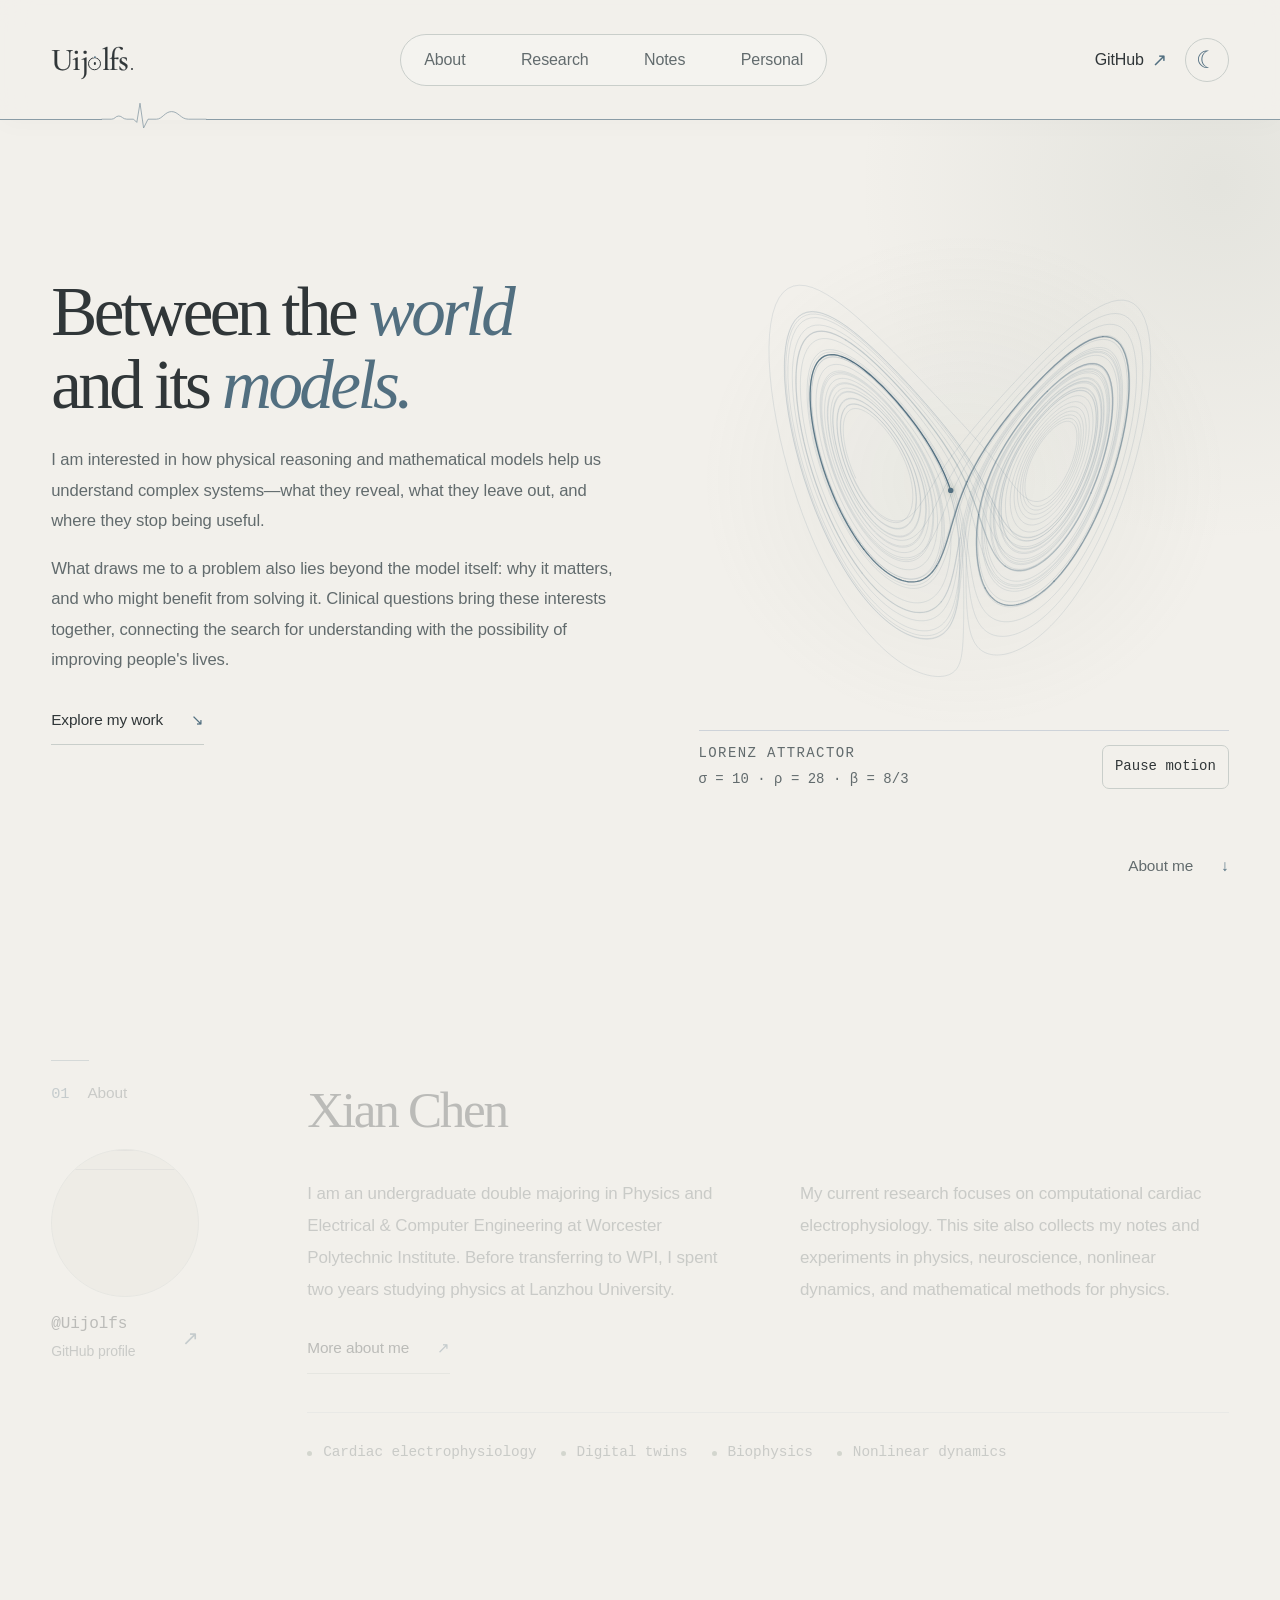
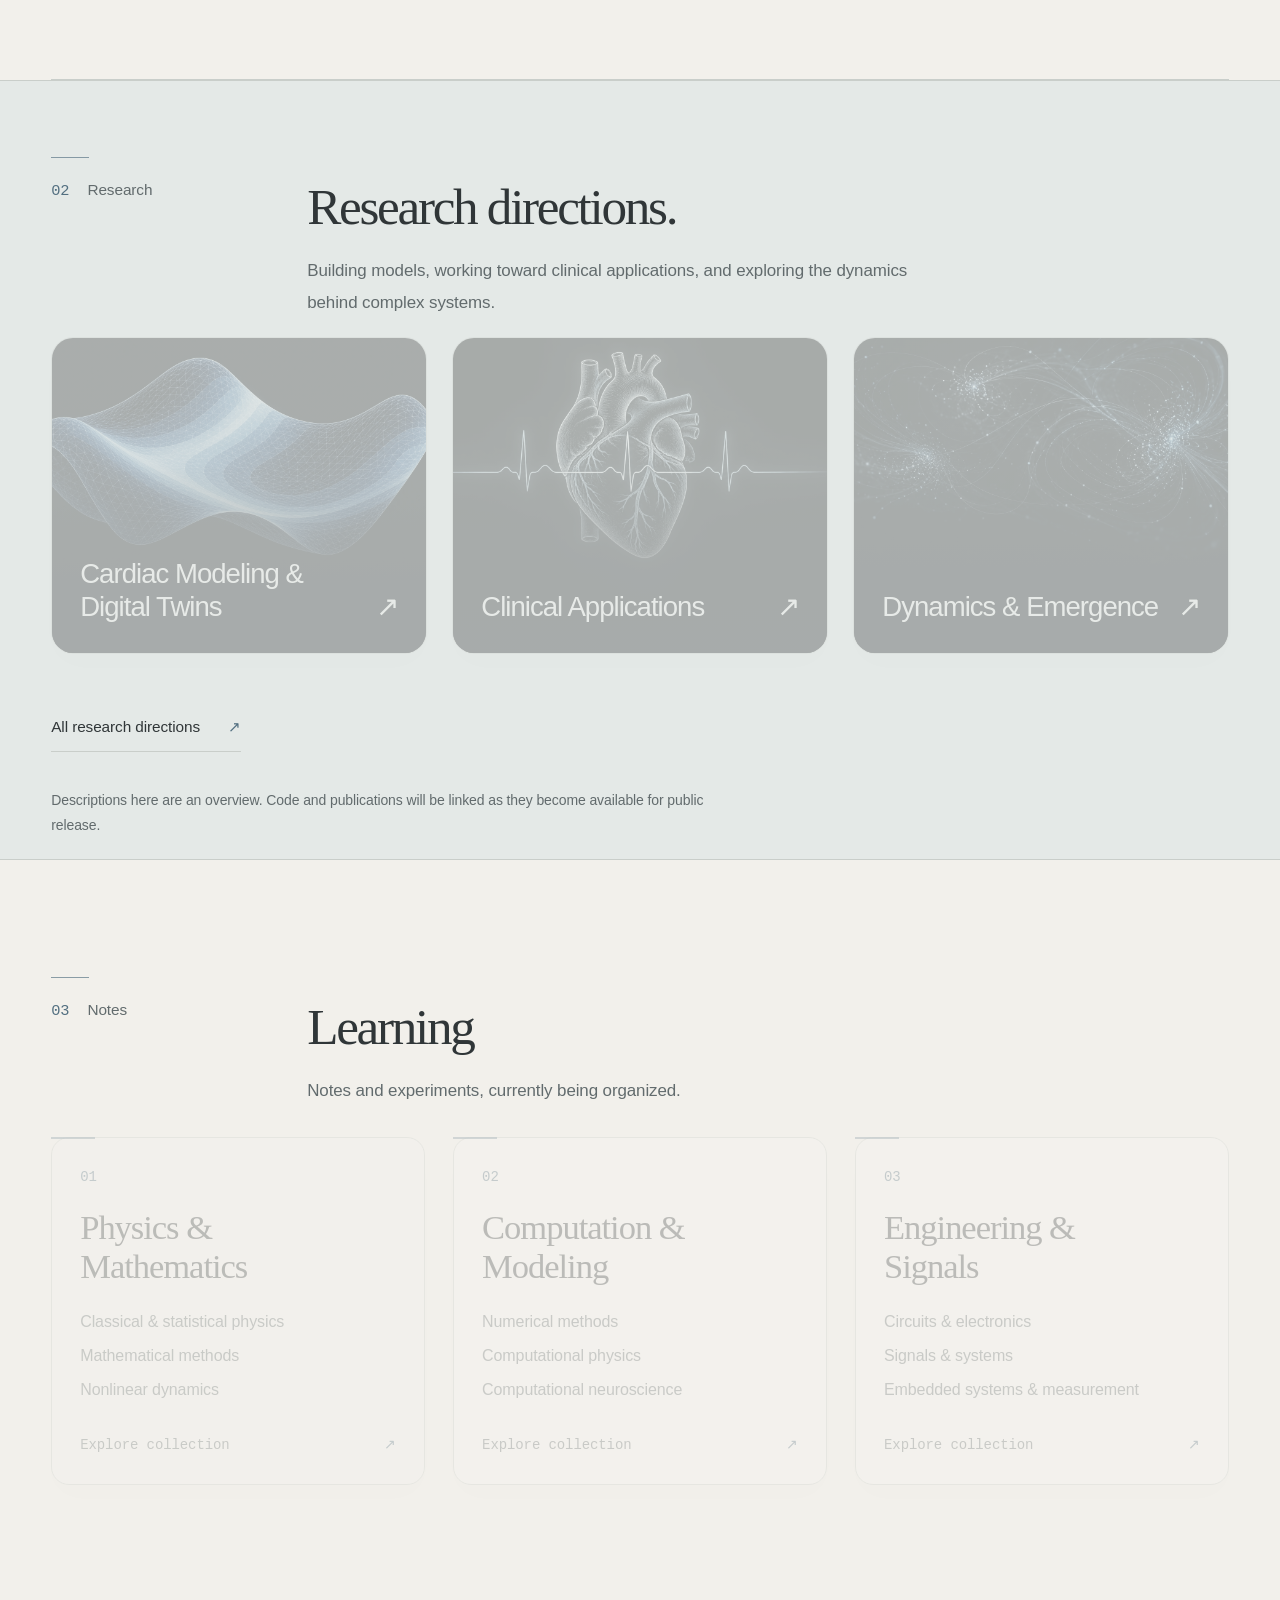
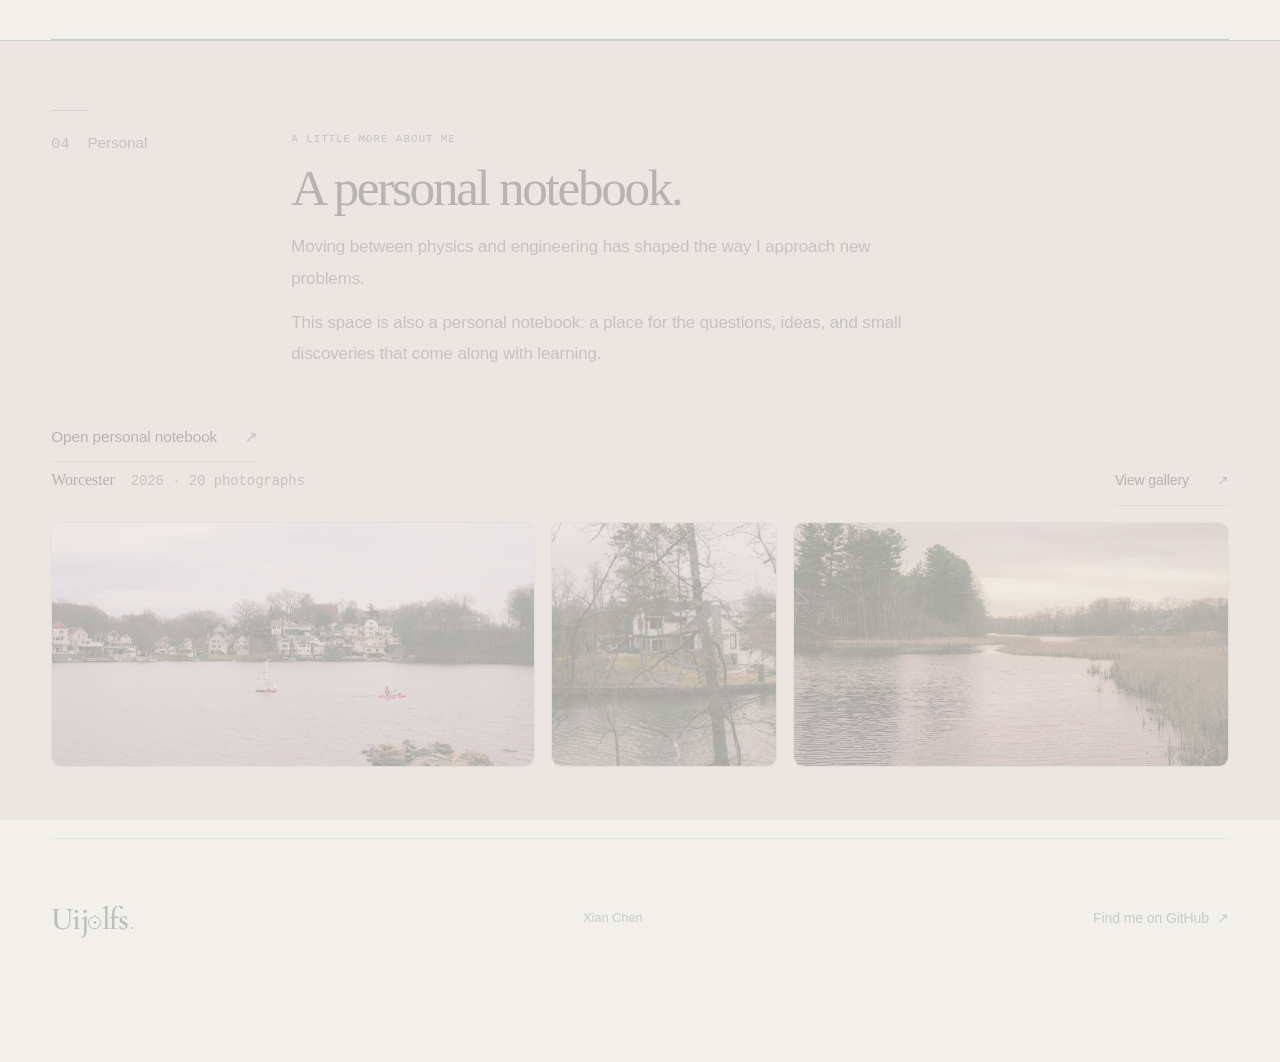
==== index.html @ 41d4a979 "Unify brand-first page titles and wordmark stylesheet version" ====
<!doctype html>
<html lang="en">
<head>
  <meta charset="utf-8">
  <meta name="viewport" content="width=device-width, initial-scale=1">
  <meta name="theme-color" content="#F2F0EB">
  <script src="theme.js?v=1"></script>
  <meta name="description" content="Uijolfs — Xian Chen’s personal website. Physical reasoning, mathematical models, and questions that matter in people’s lives.">
  <title>Uijolfs. · More Than Models</title>
  <link rel="canonical" href="https://uijolfs.github.io/">
  <meta property="og:type" content="website">
  <meta property="og:site_name" content="Uijolfs.">
  <meta property="og:title" content="Uijolfs. · More Than Models">
  <meta property="og:description" content="Between the world and its models. Physics, engineering, and cardiac research.">
  <meta property="og:url" content="https://uijolfs.github.io/">
  <meta property="og:image" content="https://uijolfs.github.io/assets/social/home-v1.png">
  <meta property="og:image:type" content="image/png">
  <meta property="og:image:width" content="1200">
  <meta property="og:image:height" content="630">
  <meta property="og:image:alt" content="Xian Chen — Between the world and its models, with a blue Lorenz attractor and ECG mark.">
  <meta name="twitter:card" content="summary_large_image">
  <meta name="twitter:title" content="Uijolfs. · More Than Models">
  <meta name="twitter:description" content="Between the world and its models. Physics, engineering, and cardiac research.">
  <meta name="twitter:image" content="https://uijolfs.github.io/assets/social/home-v1.png">
  <meta name="twitter:image:alt" content="Xian Chen — Between the world and its models, with a blue Lorenz attractor and ECG mark.">
  <link rel="icon" href="/assets/icons/ecg-v3.ico" type="image/x-icon">
  <link rel="icon" href="/assets/icons/ecg-tab-v3.png" type="image/png" sizes="32x32">
  <link rel="apple-touch-icon" href="/assets/icons/ecg-touch-v3.png" sizes="180x180">
  <link rel="mask-icon" href="/assets/icons/ecg-pinned-v3.svg" color="#397bd1">
  <link rel="stylesheet" href="styles.css?v=avatar-circle-6">
  <link rel="stylesheet" href="gallery.css?v=visual-refinement-3">
  <script src="script.js?v=themes-1" defer></script>
<link rel="stylesheet" href="morandi.css?v=1">
<script src="navigation.js?v=1" defer></script>
<link rel="stylesheet" href="night.css?v=1">
<link rel="stylesheet" href="https://fonts.googleapis.com/css2?family=Cormorant+Garamond:wght@500&amp;display=swap">
<link rel="stylesheet" href="wordmark.css?v=2">
</head>
<body>
  <a class="skip-link" href="#main">Skip to content</a>
  <header class="site-header">
    <a class="wordmark" href="index.html" aria-label="Uijolfs, home"><span class="wordmark-glyph" aria-hidden="true">Uij<span class="wordmark-orbit"></span>lfs<span class="wordmark-period"></span></span><span class="wordmark-readable">Uijolfs.</span></a>
    <nav aria-label="Main navigation">
      <a href="about.html">About</a><a href="research.html">Research</a><a href="notes.html">Notes</a><a href="personal.html">Personal</a>
    </nav>
    <a class="github-link" href="https://github.com/Uijolfs" target="_blank" rel="noopener noreferrer">GitHub <span aria-hidden="true">↗</span></a>
      <div class="ecg-divider header-ecg" aria-hidden="true">
        <span class="ecg-lead"></span>
        <svg viewBox="0 0 260 80" fill="none" xmlns="http://www.w3.org/2000/svg">
          <path d="M0 48 H24 C32 48 34 40 42 40 S52 48 62 48 H79 L87 56 L95 8 L104 70 L115 48 H136 C151 48 157 29 174 29 S197 48 216 48 H260" />
        </svg>
        <span class="ecg-tail"></span>
      </div>
  </header>

  <main id="main">
    <section class="hero" id="home" aria-labelledby="hero-title">
      <div class="hero-content page-width">
        <div class="hero-heading">
          <h1 id="hero-title">Between the <em>world</em><br>and its <em>models.</em></h1>
        <div class="hero-intro">
          <p class="hero-description">I am interested in how physical reasoning and mathematical models help us understand complex systems—what they reveal, what they leave out, and where they stop being useful.</p>
          <p class="hero-description">What draws me to a problem also lies beyond the model itself: why it matters, and who might benefit from solving it. Clinical questions bring these interests together, connecting the search for understanding with the possibility of improving people's lives.</p>
          <a class="text-link" href="#research">Explore my work <span aria-hidden="true">↘</span></a>
        </div>
        </div>
        <figure class="chaos-figure" aria-labelledby="chaos-caption">
          <div class="chaos-stage"><canvas id="lorenz" role="img" aria-label="A numerical trajectory of the Lorenz system, tracing the two wings of a chaotic attractor."></canvas></div>
          <figcaption id="chaos-caption"><span class="chaos-name">LORENZ ATTRACTOR<span class="chaos-parameters">σ = 10 · ρ = 28 · β = 8/3</span></span><button id="chaos-toggle" class="motion-button" type="button" aria-pressed="false" aria-label="Pause Lorenz animation">Pause motion</button></figcaption>
        </figure>
      </div>
      <div class="hero-bottom page-width"><a class="scroll-link" href="#about">About me <span aria-hidden="true">↓</span></a></div>
    </section>

    <section class="about-section page-width section-grid" id="about" aria-labelledby="about-title">
      <div class="about-sidebar">
        <div class="section-marker"><span class="section-number">01</span><h2>About</h2></div>
        <a class="about-github" href="https://github.com/Uijolfs" target="_blank" rel="noopener noreferrer" aria-label="Visit Uijolfs on GitHub (opens in a new tab)">
          <img class="about-avatar" src="https://github.com/Uijolfs.png?size=256" alt="" width="128" height="128" loading="lazy" decoding="async">
          <span class="about-github-copy"><span class="about-github-handle">@Uijolfs</span><span class="about-github-label">GitHub profile</span></span>
          <span class="about-github-arrow" aria-hidden="true">↗</span>
        </a>
      </div>
      <div class="section-body">
        <h3 class="section-headline" id="about-title">Xian Chen</h3>
        <div class="about-copy">
          <p>I am an undergraduate double majoring in Physics and Electrical &amp; Computer Engineering at Worcester Polytechnic Institute. Before transferring to WPI, I spent two years studying physics at Lanzhou University.</p>
          <p>My current research focuses on computational cardiac electrophysiology. This site also collects my notes and experiments in physics, neuroscience, nonlinear dynamics, and mathematical methods for physics.</p>
        </div>
<a class="text-link" href="about.html">More about me <span aria-hidden="true">↗</span></a>
        <div class="interest-strip"><span>Cardiac electrophysiology</span><span>Digital twins</span><span>Biophysics</span><span>Nonlinear dynamics</span></div>
      </div>
    </section>

    <section class="research-section" id="research" aria-labelledby="research-title">
      <div class="page-width research-layout">
        <div class="section-marker"><span class="section-number">02</span><h2 id="research-title">Research</h2></div>
        <div class="section-intro"><h3 class="section-headline">Research directions.</h3><p>Building models, working toward clinical applications, and exploring the dynamics behind complex systems.</p></div>
        <div class="research-grid">
          <a class="research-card" href="research.html#modeling"><div class="research-front"><img class="research-art" src="assets/research-modeling-field.webp" alt="" width="1536" height="1024" loading="lazy"><h4 class="research-open"><span>Cardiac Modeling &amp; Digital Twins</span><span aria-hidden="true">↗</span></h4></div></a>
          <a class="research-card" href="research.html#clinical"><div class="research-front"><img class="research-art" src="assets/research-clinical.webp" alt="" width="1536" height="1024" loading="lazy"><h4 class="research-open"><span>Clinical Applications</span><span aria-hidden="true">↗</span></h4></div></a>
          <a class="research-card" href="research.html#dynamics"><div class="research-front"><img class="research-art" src="assets/research-dynamics-hd.webp" alt="" width="1536" height="1024" loading="lazy"><h4 class="research-open"><span>Dynamics &amp; Emergence</span><span aria-hidden="true">↗</span></h4></div></a>
        </div>
        <a class="text-link" href="research.html">All research directions <span aria-hidden="true">↗</span></a><p class="release-note research-public-note">Descriptions here are an overview. Code and publications will be linked as they become available for public release.</p>
      </div>
    </section>

    <section class="learning-section page-width" id="notes" aria-labelledby="notes-title">
      <div class="learning-header">
        <div class="section-marker"><span class="section-number">03</span><h2 id="notes-title">Notes</h2></div>
        <div class="section-intro"><h3 class="section-headline">Learning</h3><p>Notes and experiments, currently being organized.</p></div>
      </div>
      <div class="learning-grid">
        <a class="learning-column" href="notes.html#physics">
          <span class="learning-number" aria-hidden="true">01</span>
          <h4>Physics &amp;<br>Mathematics</h4>
          <ul><li>Classical &amp; statistical physics</li><li>Mathematical methods</li><li>Nonlinear dynamics</li></ul>
          <span class="learning-repository">Explore collection <span aria-hidden="true">↗</span></span>
        </a>
        <a class="learning-column" href="notes.html#computation">
          <span class="learning-number" aria-hidden="true">02</span>
          <h4>Computation &amp;<br>Modeling</h4>
          <ul><li>Numerical methods</li><li>Computational physics</li><li>Computational neuroscience</li></ul>
          <span class="learning-repository">Explore collection <span aria-hidden="true">↗</span></span>
        </a>
        <a class="learning-column" href="notes.html#engineering">
          <span class="learning-number" aria-hidden="true">03</span>
          <h4>Engineering &amp;<br>Signals</h4>
          <ul><li>Circuits &amp; electronics</li><li>Signals &amp; systems</li><li>Embedded systems &amp; measurement</li></ul>
          <span class="learning-repository">Explore collection <span aria-hidden="true">↗</span></span>
        </a>
      </div>
    </section>

    <section class="personal-section" id="personal" aria-labelledby="personal-title">
      <div class="page-width section-grid personal-gallery-layout">
        <div class="section-marker"><span class="section-number">04</span><h2>Personal</h2></div>
        <div class="section-body personal-content"><div>
          <p class="eyebrow">A LITTLE MORE ABOUT ME</p>
          <h3 class="section-headline" id="personal-title">A personal notebook.</h3>
          <p>Moving between physics and engineering has shaped the way I approach new problems.</p>
          <p>This space is also a personal notebook: a place for the questions, ideas, and small discoveries that come along with learning.</p>
        </div></div>
        <div class="personal-album" aria-labelledby="album-title">
          <a class="text-link" href="personal.html">Open personal notebook <span aria-hidden="true">↗</span></a><div class="album-heading"><h4 id="album-title">Worcester <span>2026 · 20 photographs</span></h4><a class="text-link" href="gallery.html">View gallery <span aria-hidden="true">↗</span></a></div>
          <div class="album-preview">
            <a href="gallery.html#dsc08553" aria-label="View Worcester photograph: boats on the lake"><img src="assets/photos/worcester-2026/dsc08553-thumb.webp" width="800" height="450" alt="Small boats on a lake, with houses along the opposite shore." loading="lazy" decoding="async"></a>
            <a href="gallery.html#dsc08571" aria-label="View Worcester photograph: trees along the water"><img src="assets/photos/worcester-2026/dsc08571-thumb.webp" width="800" height="600" alt="Bare tree trunks frame the water and houses across the lake." loading="lazy" decoding="async"></a>
            <a href="gallery.html#dsc08607" aria-label="View Worcester photograph: a quiet waterway"><img src="assets/photos/worcester-2026/dsc08607-thumb.webp" width="800" height="450" alt="A quiet waterway curves between trees and reeds beneath a pale sky." loading="lazy" decoding="async"></a>
          </div>
        </div>
      </div>
    </section>
  </main>
  <footer class="page-width"><a class="wordmark" href="#home" aria-label="Back to top"><span class="wordmark-glyph" aria-hidden="true">Uij<span class="wordmark-orbit"></span>lfs<span class="wordmark-period"></span></span><span class="wordmark-readable">Uijolfs.</span></a><p>Xian Chen</p><a href="https://github.com/Uijolfs" target="_blank" rel="noopener noreferrer">Find me on GitHub <span aria-hidden="true">↗</span></a></footer>
</body>
</html>
---- styles.css ----
@font-face{font-family:SiteSans;src:local('Inter'),local('Helvetica Neue'),local('Arial');font-display:swap}
:root{color-scheme:dark;--bg:#0c0e12;--surface:#14171d;--text:#f3f4f6;--muted:#b4bac4;--dim:#8b95a5;--line:#2b303a;--accent:#77afff;--mono:'SFMono-Regular',Consolas,'Liberation Mono',monospace;--sans:SiteSans,Arial,Helvetica,sans-serif}
*{box-sizing:border-box}html{scroll-behavior:smooth;scroll-padding-top:100px}body{margin:0;background:var(--bg);color:var(--text);font-family:var(--sans);font-size:16px;line-height:1.65;-webkit-font-smoothing:antialiased}a{color:inherit;text-decoration:none}button{font:inherit}a,button,summary{-webkit-tap-highlight-color:transparent}::selection{background:var(--accent);color:var(--bg)}:focus-visible{outline:2px solid var(--accent);outline-offset:6px}h1,h2,h3,h4,p{margin:0}button{color:inherit}button,a,summary{touch-action:manipulation}.page-width{width:min(1264px,calc(100% - 112px));margin-inline:auto}.mono,.eyebrow{font-family:var(--mono);font-size:12px;font-weight:400;letter-spacing:.08em}.skip-link{position:fixed;top:8px;left:8px;z-index:100;background:var(--accent);color:var(--bg);padding:10px 18px;transform:translateY(-160%)}.skip-link:focus{transform:none}
.site-header{height:90px;padding:0 56px;display:flex;align-items:center;justify-content:space-between;border-bottom:1px solid var(--line);position:sticky;top:0;z-index:20;background:rgba(12,14,18,.94);backdrop-filter:blur(15px)}.wordmark{font-weight:750;font-size:35px;line-height:1;letter-spacing:-3px}.wordmark-dot{color:var(--accent)}nav{display:flex;gap:34px;font-size:14px;color:var(--muted)}nav a{position:relative;padding:12px 0}nav a::after{content:'';position:absolute;left:0;right:0;bottom:6px;height:1px;background:var(--accent);transform:scaleX(0);transform-origin:left;transition:transform .2s}nav a:hover,nav a.active{color:var(--text)}nav a:hover::after,nav a.active::after{transform:scaleX(1)}.github-link{font-size:14px}.github-link span{color:var(--accent);margin-left:8px}.hero{padding-top:52px;overflow:hidden}.hero-top{display:flex;justify-content:space-between;align-items:center;color:var(--dim)}.eyebrow{display:flex;align-items:center;gap:12px;color:var(--accent)}.accent-line{height:1px;width:26px;background:var(--accent)}.hero-coordinate{font-size:12px}.hero-content{display:grid;grid-template-columns:1.4fr 1fr;gap:70px;align-items:start;padding-top:55px;padding-bottom:35px}.hero-name h1{font-size:clamp(4.7rem,7.8vw,8rem);letter-spacing:-.073em;line-height:1.05;font-weight:500;white-space:nowrap}.hero-name h1 span{color:var(--accent)}.education{color:var(--muted);font-size:16px;line-height:1.8;margin-top:32px}.education strong{font-weight:400;color:var(--text)}.hero-intro{padding-top:8px;max-width:425px}.hero-statement{font-size:clamp(1.6rem,2.7vw,2.6rem);letter-spacing:-.045em;line-height:1.2}.hero-statement em{font-family:Georgia,'Times New Roman',serif;font-weight:400;color:var(--accent);letter-spacing:-.02em}.hero-description{font-size:16px;color:var(--muted);margin-top:22px;max-width:370px;line-height:1.75}.text-link{display:inline-flex;gap:28px;border-bottom:1px solid var(--line);padding-bottom:6px;margin-top:24px;font-size:14px}.text-link span{color:var(--accent)}.text-link:hover{border-color:var(--accent)}.signal-surface{height:218px;position:relative;margin-top:12px;background-image:linear-gradient(to right,rgba(136,156,190,.06) 1px,transparent 1px),linear-gradient(to bottom,rgba(136,156,190,.06) 1px,transparent 1px);background-size:28px 28px;border-top:1px solid rgba(136,156,190,.06);border-bottom:1px solid rgba(136,156,190,.06)}canvas{display:block;width:100%;height:100%}.signal-meta{position:absolute;left:0;right:0;bottom:12px;display:flex;align-items:center;justify-content:space-between}.signal-label{font-size:12px;color:var(--dim)}.signal-mark{font-size:20px;color:var(--accent);vertical-align:middle;margin-right:7px}.motion-button{background:var(--bg);border:1px solid var(--line);padding:7px 12px;display:flex;align-items:center;gap:9px;font-family:var(--mono);font-size:12px;cursor:pointer;border-radius:3px;min-height:36px}.motion-button:hover{border-color:var(--dim)}#motion-symbol{color:var(--accent);width:12px}.hero-bottom{display:flex;justify-content:space-between;align-items:center;padding-block:26px 36px;border-bottom:1px solid var(--line)}.hero-bottom>.mono{font-size:11px;color:var(--dim);letter-spacing:.05em}.scroll-link{font-size:14px;color:var(--muted);display:flex;align-items:center;gap:28px}.scroll-link span{color:var(--accent)}
.section-grid{display:grid;grid-template-columns:220px minmax(0,1fr);gap:48px;padding-block:88px}.section-marker{display:flex;gap:16px;align-items:baseline}.section-number{font-family:var(--mono);color:var(--accent);font-size:12px}.section-marker h2{font-size:14px;font-weight:400;color:var(--muted)}.section-headline{font-size:clamp(1.8rem,3vw,2.8rem);font-weight:450;letter-spacing:-.04em;line-height:1.2}.about-copy{display:grid;grid-template-columns:1fr 1fr;gap:38px;margin-top:32px}.about-copy p{color:var(--muted);font-size:16px;line-height:1.85}.interest-strip{display:flex;flex-wrap:wrap;gap:10px 24px;margin-top:30px;padding-top:24px;border-top:1px solid var(--line)}.interest-strip span{font-size:12px;font-family:var(--mono);color:var(--text)}.research-section{background:var(--surface);border-top:1px solid var(--line);border-bottom:1px solid var(--line)}.section-intro>p{color:var(--muted);font-size:16px;max-width:660px;line-height:1.75;margin-top:18px}.research-item{border-bottom:1px solid #303845}.research-item:first-of-type{margin-top:35px;border-top:1px solid #303845}.research-item summary{list-style:none;display:grid;grid-template-columns:116px minmax(0,1fr) 28px;gap:18px;align-items:center;cursor:pointer;padding-block:30px}.research-item summary::-webkit-details-marker{display:none}.item-index{font-size:11px;letter-spacing:.025em;color:var(--dim)}.research-name{font-size:21px;line-height:1.35;letter-spacing:-.025em}.expand-sign{font-size:23px;color:var(--accent);justify-self:end;transition:transform .2s}.research-item[open] .expand-sign{transform:rotate(45deg)}.research-item summary:hover .research-name{color:var(--accent)}.research-detail{padding:0 46px 28px 134px;color:var(--muted);font-size:16px}.research-detail p+p{margin-top:13px}.research-detail p:first-child{color:var(--text)}.release-note{font-size:13px;line-height:1.75;color:var(--dim);margin-top:24px;max-width:680px}.notes-grid{display:grid;grid-template-columns:1fr 1fr;gap:18px;margin-top:35px}.note-card{border:1px solid var(--line);padding:26px 28px 30px;position:relative;transition:background .2s,border-color .2s}.note-card:hover{background:var(--surface);border-color:#546f94}.note-top{display:flex;justify-content:space-between;gap:12px;align-items:center}.note-top .mono{font-size:11px;color:var(--dim);letter-spacing:.055em}.note-glyph{font-size:28px;font-family:Georgia,serif;color:var(--accent);line-height:1}.note-card h4{font-size:23px;font-weight:450;line-height:1.25;letter-spacing:-.025em;margin-top:26px}.note-card p{font-size:14px;color:var(--muted);line-height:1.75;margin-top:16px;max-width:290px}.personal-section{border-top:1px solid var(--line);background:#101318}.personal-content{display:grid;grid-template-columns:1.25fr .8fr;gap:55px}.personal-content .eyebrow{font-size:11px;margin-bottom:18px}.personal-content p:not(.eyebrow){font-size:16px;color:var(--muted);margin-top:22px;line-height:1.8}.journey{align-self:center;padding:6px 0 6px 32px;border-left:1px solid #354761}.journey>div:not(.journey-connector){display:flex;flex-direction:column;gap:7px}.journey .mono{font-size:11px;color:var(--dim)}.journey strong{font-size:27px;line-height:1.3;font-weight:450;letter-spacing:-.04em}.journey span:last-child{font-size:13px;color:var(--muted)}.journey-connector{width:1px;height:40px;background:var(--accent);margin-block:20px;opacity:.5}footer{display:flex;align-items:center;justify-content:space-between;gap:24px;padding-block:36px}footer .wordmark{font-size:29px}footer p{font-size:13px;color:var(--dim)}footer p span{margin-inline:12px;color:var(--line)}footer>a:last-child{font-size:14px;color:var(--muted)}footer>a:last-child span{color:var(--accent);margin-left:8px}
@media(min-width:1600px){.hero-name h1{font-size:8rem}.hero-content{padding-top:72px;padding-bottom:48px}.signal-surface{height:240px}}
@media(max-width:1100px){.page-width{width:calc(100% - 72px)}.site-header{padding-inline:36px}.hero-content{gap:35px;grid-template-columns:1.2fr 1fr}.hero-name h1{font-size:clamp(4rem,7.8vw,6rem)}.section-grid{grid-template-columns:165px minmax(0,1fr);gap:30px}.about-copy{grid-template-columns:1fr;gap:20px}.personal-content{gap:30px}.research-item summary{grid-template-columns:95px minmax(0,1fr) 22px;gap:10px}.research-detail{padding-left:105px}.research-name{font-size:19px}.note-card{padding:22px}.note-card h4{font-size:21px}}
@media(max-width:760px){html{scroll-padding-top:112px}.page-width{width:calc(100% - 40px)}.site-header{height:auto;min-height:88px;padding:13px 20px;display:grid;grid-template-columns:1fr auto;gap:5px 20px}.wordmark{font-size:29px}.github-link{font-size:13px;grid-column:2;grid-row:1}nav{grid-column:1/-1;grid-row:2;gap:25px;font-size:13px}nav a{padding:5px 0}nav a::after{bottom:0}.hero{padding-top:30px}.hero-coordinate{display:none}.hero-content{grid-template-columns:1fr;gap:30px;padding-top:32px;padding-bottom:20px}.hero-name h1{font-size:clamp(3.6rem,13.2vw,5.5rem);white-space:normal}.education{font-size:14px;margin-top:21px}.hero-intro{padding:0;max-width:100%}.hero-statement{font-size:27px}.hero-description{max-width:100%;font-size:16px;margin-top:16px}.text-link{margin-top:18px}.signal-surface{height:185px;margin-top:13px}.signal-label{font-size:10px;letter-spacing:0}.motion-button{font-size:11px;padding:6px 8px}.signal-mark{margin-right:3px}.hero-bottom{padding-block:18px 24px;gap:14px}.hero-bottom>.mono{font-size:9px;max-width:180px;line-height:1.6}.scroll-link{font-size:12px;gap:12px}.section-grid{grid-template-columns:1fr;gap:25px;padding-block:54px}.section-marker{gap:12px}.section-marker h2{font-size:14px}.section-headline{font-size:30px}.about-copy{margin-top:24px}.about-copy p{font-size:16px}.interest-strip{gap:10px 18px;margin-top:24px}.interest-strip span{font-size:11px}.section-intro>p{font-size:16px}.research-item summary{grid-template-columns:1fr 24px;gap:9px;padding-block:22px}.item-index{grid-column:1/-1;font-size:10px}.research-name{font-size:20px}.expand-sign{grid-column:2;grid-row:2}.research-detail{padding:0 12px 23px 0}.release-note{font-size:12px}.notes-grid{gap:12px;margin-top:25px}.note-card{padding:19px 16px 22px}.note-top .mono{font-size:9px;letter-spacing:0}.note-glyph{font-size:24px}.note-card h4{font-size:19px;margin-top:20px}.note-card p{font-size:14px;line-height:1.65}.personal-content{grid-template-columns:1fr;gap:36px}.journey{display:grid;grid-template-columns:1fr 1fr;gap:20px;padding-left:20px}.journey-connector{display:none}.journey strong{font-size:25px}.journey span:last-child{font-size:12px}.journey .mono{font-size:10px}.personal-content .eyebrow{font-size:10px}footer{display:grid;grid-template-columns:auto 1fr;gap:14px;padding-block:28px}footer p{font-size:12px}footer>a:last-child{grid-column:2;font-size:13px}}
@media(max-width:380px){nav{gap:20px}.notes-grid{grid-template-columns:1fr}.note-card h4 br{display:none}.signal-label{font-size:9px}.hero-bottom>.mono{max-width:140px}.research-name{font-size:19px}.journey{grid-template-columns:1fr}.journey>div+div{margin-top:14px}}
@media(prefers-reduced-motion:reduce){html{scroll-behavior:auto}*,*::before,*::after{animation-duration:.01ms!important;transition-duration:.01ms!important}}html.motion-paused{scroll-behavior:auto}html.motion-paused *,html.motion-paused *::after{transition:none!important}


/* Personal identity and the opening essay. */
.wordmark { font-size: 28px; font-weight: 600; letter-spacing: -1px; }
.hero { padding-top: 0; }
.hero-content {
  width: min(1440px, calc(100% - 112px));
  grid-template-columns: minmax(0, 1.1fr) minmax(0, 1fr);
  align-items: center; gap: clamp(36px, 5vw, 88px);
  padding-top: clamp(48px, 6vw, 88px); padding-bottom: 64px;
}
.hero-heading { min-width: 0; }
.hero-heading h1 {
  font-family: Baskerville, "Baskerville Old Face", "Palatino Linotype", Georgia, serif;
  font-size: clamp(3.25rem, 5.4vw, 5.4rem); font-weight: 400;
  letter-spacing: -.045em; line-height: 1.08; text-wrap: balance;
}
.hero-heading h1 em { font-family: inherit; font-weight: 400; color: var(--accent); }
.hero-intro { max-width: 570px; padding-top: 30px; }
.hero-intro .hero-description { max-width: none; margin: 0; font-size: 16px; line-height: 1.8; }
.hero-intro .hero-description + .hero-description { margin-top: 18px; }
.hero-intro .text-link { margin-top: 26px; }
.chaos-figure { margin: 0; min-width: 0; }
.chaos-stage { width: 100%; aspect-ratio: 1 / 1; position: relative; }
#lorenz { width: 100%; height: 100%; }
.chaos-figure figcaption { display: flex; align-items: center; justify-content: space-between; gap: 16px; border-top: 1px solid var(--line); padding-top: 18px; }
.chaos-name { font-family: var(--mono); font-size: 12px; letter-spacing: .1em; color: var(--muted); }
.chaos-parameters { display: block; margin-top: 5px; color: var(--dim); font-size: 12px; letter-spacing: 0; }
.chaos-figure .motion-button { font-size: 12px; min-height: 44px; white-space: nowrap; }
.hero-bottom { justify-content: flex-end; }
.personal-content { grid-template-columns: 1fr; }
.personal-content > div { max-width: 650px; }
footer .wordmark { font-size: 24px; }
@media (max-width: 1100px) {
  .hero-content { width: calc(100% - 72px); gap: 36px; }
  .hero-heading h1 { font-size: clamp(3rem, 5.4vw, 4.4rem); }
}
@media (max-width: 850px) {
  .hero-content { grid-template-columns: 1fr; gap: 24px; }
  .hero-heading h1 { font-size: clamp(3rem, 7.7vw, 4.8rem); }
  .hero-intro { max-width: 620px; }
  .chaos-figure { width: min(100%, 540px); justify-self: center; }
}
@media (max-width: 760px) {
  .hero-content { width: calc(100% - 40px); padding-top: 42px; padding-bottom: 36px; }
  .hero-heading h1 { font-size: clamp(2.5rem, 8.5vw, 4rem); }
  .hero-intro { padding-top: 24px; }
  .wordmark { font-size: 25px; }
  .chaos-figure figcaption { gap: 10px; }
}

/* Live GitHub profile link beneath the About section marker. */
.about-sidebar { min-width: 0; }
.about-github { display: grid; grid-template-columns: minmax(0, 1fr) auto; align-items: center; gap: 14px 12px; width: fit-content; max-width: 100%; margin-top: 36px; border-radius: 4px; }
.about-avatar { display: block; grid-column: 1 / -1; width: 128px; height: auto; max-width: 100%; aspect-ratio: 1; border-radius: 50%; object-fit: cover; background: var(--surface); border: 1px solid var(--line); transition: border-color .2s; }
.about-github-copy { display: flex; flex-direction: column; min-width: 0; gap: 2px; }
.about-github-handle { font-family: var(--mono); font-size: 1rem; overflow-wrap: anywhere; }
.about-github-label { color: var(--muted); font-size: .875rem; }
.about-github-arrow { color: var(--accent); font-size: 1.25rem; }
.about-github:hover .about-avatar, .about-github:focus-visible .about-avatar { border-color: var(--accent); }
.about-github:hover .about-github-handle, .about-github:focus-visible .about-github-handle { color: var(--accent); }
@media (max-width: 760px) {
  .about-github { grid-template-columns: 64px minmax(0, 1fr) auto; margin-top: 22px; gap: 14px; }
  .about-avatar { grid-column: auto; width: 64px; height: auto; }
}

/* A single heartbeat flowing into the section divider. */
.ecg-divider { display: flex; align-items: flex-start; width: 100%; height: 80px; color: var(--accent); opacity: .7; }
.ecg-divider svg { display: block; width: 260px; height: 80px; flex: 0 0 260px; overflow: visible; }
.ecg-divider path { stroke: currentColor; stroke-width: 1.25; stroke-linejoin: round; stroke-linecap: round; }
.ecg-lead, .ecg-tail { display: block; height: 1.25px; margin-top: 47.375px; background: currentColor; }
.ecg-lead { flex: 0 0 clamp(16px, 8vw, 160px); }
.ecg-tail { flex: 1; min-width: 0; }
.hero-bottom { border-bottom: 0; padding-top: 8px; }
@media (max-width: 480px) {
  .ecg-divider { height: 64px; }
  .ecg-divider svg { width: 208px; height: 64px; flex-basis: 208px; }
  .ecg-lead, .ecg-tail { height: 1px; margin-top: 37.9px; }
}

/* Research cards: cover and project content share the same space. */
.research-layout { display: grid; grid-template-columns: 220px minmax(0, 1fr); gap: 36px 48px; padding-block: 88px; }
.research-grid { grid-column: 1 / -1; display: grid; grid-template-columns: repeat(3, minmax(0, 1fr)); gap: 24px; align-items: stretch; }
.research-card { display: grid; min-width: 0; overflow: hidden; border: 1px solid #344151; border-radius: 22px; background: var(--bg); transition: border-color .25s ease, box-shadow .25s ease; }
.research-front { position: relative; isolation: isolate; min-height: 380px; overflow: hidden; }
.research-art { position: absolute; z-index: -2; inset: 0; width: 100%; height: 100%; object-fit: cover; object-position: 60% center; opacity: .95; transition: transform .6s ease; }
.research-front::after { content: ''; position: absolute; z-index: -1; inset: 0; background: linear-gradient(180deg, rgba(12,14,18,.04), rgba(12,14,18,.08) 40%, rgba(12,14,18,.78) 76%, rgba(12,14,18,.96)); }
.research-card h4 { margin: 0; font-size: clamp(1.5rem, 2.2vw, 1.85rem); font-weight: 450; line-height: 1.2; letter-spacing: -.035em; }
.research-open { position: absolute; inset: 0; width: 100%; padding: 30px 28px; border: 0; background: transparent; color: var(--text); font: inherit; letter-spacing: inherit; text-align: left; display: flex; align-items: flex-end; justify-content: space-between; gap: 16px; cursor: pointer; }
.research-open:disabled { cursor: default; opacity: 1; }
.research-open:focus-visible { outline-offset: -7px; border-radius: 20px; }
.research-open-icon { flex: 0 0 auto; color: var(--accent); font-family: var(--sans); font-size: 1.5rem; transition: transform .3s ease; }
.research-back { min-width: 0; padding: 24px 28px 28px; background: var(--bg); }
.research-back-button { min-height: 44px; padding: 0 8px 0 0; margin-bottom: 14px; border: 0; background: none; color: var(--accent); font-size: .875rem; cursor: pointer; }
.research-back-button span { margin-right: 8px; }
.research-back-button:hover { color: var(--text); }
.research-back-button[hidden] { display: none; }
.research-card-description { margin: 0 0 22px; color: var(--muted); font-size: 1rem; line-height: 1.7; }
.research-status { border-top: 1px solid var(--line); padding-top: 20px; }
.research-status + .research-status { margin-top: 22px; }
.research-status h5 { margin: 0 0 12px; color: var(--accent); font-family: var(--mono); font-size: .875rem; font-weight: 400; }
.research-status h6 { margin: 0 0 8px; font-size: 1rem; font-weight: 500; line-height: 1.5; }
.research-status p { color: var(--muted); font-size: 1rem; line-height: 1.7; }
.research-status .research-empty { font-size: .875rem; color: var(--dim); }
.research-public-note { grid-column: 1 / -1; margin-top: 0; font-size: .875rem; }
.research-card.is-ready { min-height: 460px; }
.research-card.is-ready .research-front, .research-card.is-ready .research-back { grid-area: 1 / 1; transition: opacity .32s ease, transform .4s ease, visibility .32s; }
.research-card.is-ready .research-back { visibility: hidden; opacity: 0; transform: translateY(12px); pointer-events: none; }
.research-card.is-active .research-front { visibility: hidden; opacity: 0; transform: scale(1.025); pointer-events: none; }
.research-card.is-active .research-back { visibility: visible; opacity: 1; transform: none; pointer-events: auto; transition-delay: 0s; }
.research-card.is-active { border-color: #5679a6; }
@media (hover: hover) {
  .research-card:not(.is-active):hover { border-color: var(--accent); box-shadow: 0 12px 30px rgba(0,0,0,.16); }
  .research-card:not(.is-active):hover .research-art { transform: scale(1.035); }
  .research-card:not(.is-active):hover .research-open-icon { transform: translate(2px, -2px); }
}
@media (max-width: 1100px) {
  .research-layout { grid-template-columns: 165px minmax(0, 1fr); gap: 30px; }
  .research-grid { gap: 16px; }
  .research-open { padding-inline: 22px; }
  .research-back { padding-inline: 22px; }
}
@media (max-width: 850px) {
  .research-grid { grid-template-columns: 1fr; }
  .research-card h4 { font-size: 1.85rem; }
  .research-art { object-position: center; }
}
@media (max-width: 760px) {
  .research-layout { grid-template-columns: 1fr; gap: 25px; padding-block: 54px; }
  .research-card { border-radius: 18px; }
  .research-card.is-ready { min-height: 440px; }
}
@media (prefers-reduced-motion: reduce) {
  .research-card, .research-art, .research-open-icon, .research-card.is-ready .research-front, .research-card.is-ready .research-back { transition: none; transform: none; }
  .research-card:not(.is-active):hover .research-art, .research-card:not(.is-active):hover .research-open-icon { transform: none; }
}

/* Learning collections: three simple text columns. */
.learning-section { padding-block: 88px; }
.learning-header { display: grid; grid-template-columns: 220px minmax(0, 1fr); gap: 48px; }
.learning-grid { display: grid; grid-template-columns: repeat(3, minmax(0, 1fr)); gap: 32px; margin-top: 40px; }
.learning-column { display: flex; flex-direction: column; min-width: 0; padding: 24px 0 8px; border-top: 1px solid var(--line); }
.learning-number { font-family: var(--mono); font-size: .875rem; color: var(--accent); }
.learning-column h4 { margin: 18px 0 22px; font-size: clamp(1.5rem, 2.4vw, 1.9rem); font-weight: 450; line-height: 1.25; letter-spacing: -.03em; }
.learning-column ul { padding: 0; margin: 0 0 30px; list-style: none; color: var(--muted); font-size: 1rem; line-height: 1.75; }
.learning-column li + li { margin-top: 6px; }
.learning-repository { display: flex; align-items: center; justify-content: space-between; gap: 14px; margin-top: auto; font-family: var(--mono); font-size: .875rem; color: var(--muted); }
.learning-repository span { color: var(--accent); }
.learning-column:hover, .learning-column:focus-visible { border-top-color: var(--accent); }
.learning-column:hover .learning-repository, .learning-column:focus-visible .learning-repository { color: var(--text); text-decoration: underline; text-underline-offset: 5px; }
@media (max-width: 1100px) {
  .learning-header { grid-template-columns: 165px minmax(0, 1fr); gap: 30px; }
  .learning-grid { gap: 24px; }
}
@media (max-width: 760px) {
  .learning-section { padding-block: 54px; }
  .learning-header { grid-template-columns: 1fr; gap: 25px; }
  .learning-grid { grid-template-columns: 1fr; gap: 30px; margin-top: 30px; }
  .learning-column h4 br { display: none; }
}

/* Shared rhythm and subtle interaction feedback. */
:root { --ease-out: cubic-bezier(.22, 1, .36, 1); --section-space: clamp(64px, 7.5vw, 104px); }
html { scroll-padding-top: calc(var(--header-height, 90px) + 24px); }
.site-header { transition: background-color .3s ease, border-color .3s ease, box-shadow .3s ease; }
.site-header.is-scrolled { background: rgba(12,14,18,.98); border-color: #354151; box-shadow: 0 8px 28px rgba(0,0,0,.12); }
nav a { min-height: 44px; display: inline-flex; align-items: center; transition: color .2s ease; }
nav a::after { height: 2px; border-radius: 2px; transition: transform .3s var(--ease-out); }
nav a:focus-visible::after { transform: scaleX(1); }
.wordmark { transition: color .2s ease; }
.wordmark:hover, .wordmark:focus-visible { color: var(--accent); }
.wordmark-dot { display: inline-block; }
.hero-heading h1 { text-wrap: balance; }
.hero-intro .hero-description { font-size: clamp(1rem, 1.15vw, 1.0625rem); line-height: 1.85; }
.hero-content { padding-bottom: clamp(40px, 5vw, 72px); }
.section-grid, .research-layout, .learning-section { padding-block: var(--section-space); }
.section-marker h2, .section-number { font-size: .875rem; }
.section-headline { line-height: 1.18; text-wrap: balance; }
.about-copy p, .section-intro > p, .personal-content p:not(.eyebrow) { max-width: 68ch; }
.interest-strip { gap: 12px 24px; }
.interest-strip span { font-size: .875rem; line-height: 1.6; color: #c9d5e7; }
.about-avatar { transition: border-color .25s ease, box-shadow .3s ease; }
.about-github:hover .about-avatar, .about-github:focus-visible .about-avatar { box-shadow: 0 0 0 5px rgba(119,175,255,.08); }
.about-github-handle, .about-github-arrow, .github-link, .text-link, .scroll-link, footer a { transition: color .2s ease, border-color .2s ease; }
.github-link, .text-link, .scroll-link, footer > a:last-child { min-height: 44px; align-items: center; }
.github-link, footer > a:last-child { display: inline-flex; }
.github-link > span, .text-link > span, .scroll-link > span, .about-github-arrow, footer > a:last-child > span { display: inline-block; transition: transform .25s var(--ease-out); }
.text-link:hover > span, .text-link:focus-visible > span { transform: translate(3px, 3px); }
.github-link:hover > span, .github-link:focus-visible > span, footer > a:last-child:hover > span { transform: translate(3px, -3px); }
.scroll-link:hover > span, .scroll-link:focus-visible > span { transform: translateY(3px); }
.about-github:hover .about-github-arrow { transform: translate(2px, -2px); }
.motion-button { border-radius: 7px; min-height: 44px; transition: background-color .2s ease, border-color .2s ease; }
.motion-button:hover { background: var(--surface); border-color: var(--accent); }
.chaos-name, .chaos-parameters, .chaos-figure .motion-button { font-size: .875rem; }
.research-card:focus-within { border-color: var(--accent); }
.research-back-button { transition: color .2s ease; }
.research-back-button span { display: inline-block; transition: transform .25s var(--ease-out); }
.research-back-button:hover span { transform: translateX(-3px); }
.learning-column { transition: border-color .25s ease; }
.learning-repository { transition: color .2s ease; }
.personal-content > div { max-width: 720px; }
footer.page-width { border-top: 1px solid var(--line); padding-block: 36px; }
@media (max-width: 760px) {
  :root { --section-space: 58px; }
  .site-header { gap: 6px 20px; padding-block: 12px 8px; }
  nav { justify-content: space-between; gap: 16px; }
  nav a { padding-block: 8px; }
  nav a::after { bottom: 3px; }
  .interest-strip { gap: 12px 20px; }
  .chaos-figure figcaption { flex-wrap: wrap; }
  footer.page-width { padding-block: 28px; }
}
@media (prefers-reduced-motion: reduce) {
  html { scroll-behavior: auto; }
  .github-link > span, .text-link > span, .scroll-link > span, .about-github-arrow, footer > a:last-child > span, .research-back-button span { transform: none !important; }
}

/* Page-like sections, with gentle native scroll settling. */
:root { --page-height: calc(100svh - var(--header-height, 90px) - 24px); }
html { scroll-snap-type: y proximity; }
main > section { min-height: var(--page-height); scroll-snap-align: start; scroll-snap-stop: normal; }
.about-section, .personal-section > .section-grid { align-content: center; }
.personal-section > .section-grid { min-height: var(--page-height); }
.learning-section { display: grid; align-content: center; }
.research-layout { min-height: var(--page-height); align-content: center; }
.about-section, .learning-section { position: relative; }
.about-section::after, .learning-section::after {
  content: ''; position: absolute; left: 0; right: 0; bottom: 0; height: 1px;
  background: linear-gradient(90deg, rgba(119,175,255,.5), var(--line) 28%, transparent);
}
.research-section { background: linear-gradient(180deg, #151b24 0%, #10141b 100%); border-top-color: #354357; border-bottom-color: #354357; }
.personal-section { background: #121821; border-top-color: #354357; }
.section-marker { position: relative; }
.section-number { color: #8cbbff; }
.research-card { box-shadow: 0 12px 32px rgba(0,0,0,.14); }
@supports not (height: 100svh) {
  :root { --page-height: calc(100vh - var(--header-height, 90px) - 24px); }
}
@media (max-width: 760px) {
  html { scroll-snap-type: y proximity; }
  .research-layout { align-content: start; }
}
@media (prefers-reduced-motion: reduce) {
  html { scroll-snap-type: none; scroll-behavior: auto; }
}

/* Equal viewport-sized pages; long content scrolls within its own page. */
:root { --page-height: calc(100svh - var(--header-height, 90px)); }
html { scroll-snap-type: none; scroll-padding-top: var(--header-height, 90px); }
main > section {
  height: var(--page-height); min-height: 0; overflow-y: auto; overflow-x: hidden;
  scroll-snap-align: none; scroll-snap-stop: normal;
  scrollbar-width: thin; scrollbar-color: #3d4b60 transparent;
}
html.wheel-paging main > section { overscroll-behavior-y: contain; }
html.is-page-scrolling { scroll-behavior: auto !important; }
.about-section, .learning-section { align-content: safe center; }
.research-layout, .personal-section > .section-grid { min-height: 100%; align-content: safe center; }
footer.page-width { min-height: 160px; scroll-snap-align: none; }
@supports not (height: 100svh) {
  :root { --page-height: calc(100vh - var(--header-height, 90px)); }
}
@media (prefers-reduced-motion: reduce) {
  html { scroll-behavior: auto; scroll-snap-type: none; }
}

/* The neighboring page is a blurred preview until the spring is released. */
main > section, footer.page-width { transition: filter .18s ease; }
main > section.spring-preview, footer.spring-preview {
  filter: blur(5px) brightness(.8);
  transition: none;
  will-change: filter;
}
@media (prefers-reduced-motion: reduce) {
  main > section, footer.page-width { transition: none; }
  main > section.spring-preview, footer.spring-preview { filter: none; }
}

/* Visual refinement: a roomier header, stronger type hierarchy, and quiet depth. */
:root {
  --header-height: 104px;
  --page-edge: clamp(28px, 4vw, 78px);
  --content-max: 1460px;
  --display: Baskerville, "Baskerville Old Face", "Palatino Linotype", Georgia, serif;
}
body { font-size: 17px; line-height: 1.7; letter-spacing: -.006em; font-kerning: normal; text-rendering: optimizeLegibility; }
.page-width { width: min(var(--content-max), calc(100% - 2 * var(--page-edge))); }
.site-header {
  height: var(--header-height); padding-inline: var(--page-edge); gap: 40px;
  background: rgba(10, 12, 16, .88); border-color: rgba(124, 145, 177, .28);
  box-shadow: inset 0 -1px rgba(255,255,255,.012);
}
.site-header::before {
  content: ''; position: absolute; inset: auto 0 -1px; height: 1px; pointer-events: none;
  background: linear-gradient(90deg, transparent, rgba(119,175,255,.3) 28%, rgba(119,175,255,.08) 72%, transparent);
}
.wordmark { font-size: clamp(2rem, 2.15vw, 2.45rem); font-weight: 650; letter-spacing: -.055em; }
nav {
  gap: clamp(16px, 2.3vw, 46px); padding: 4px 10px; border: 1px solid rgba(139,149,165,.15);
  border-radius: 999px; background: rgba(255,255,255,.018); font-size: 1rem;
}
nav a { min-height: 42px; padding: 7px 13px; border-radius: 999px; }
nav a::after { left: 14px; right: 14px; bottom: 5px; }
nav a.active { background: rgba(119,175,255,.075); }
.github-link { font-size: 1rem; padding-block: 10px; }
.github-link span { font-size: 1.15em; }

.hero, .about-section, .research-section, .learning-section, .personal-section { position: relative; isolation: isolate; }
.hero::before, .learning-section::before, .personal-section::before {
  content: ''; position: absolute; z-index: -1; pointer-events: none; border-radius: 50%;
}
.hero::before { width: 58vw; height: 58vw; right: -24vw; top: -24vw; background: radial-gradient(circle, rgba(61,114,184,.12), transparent 68%); }
.learning-section::before { width: 46vw; height: 46vw; left: -28vw; top: 5%; background: radial-gradient(circle, rgba(70,112,171,.09), transparent 70%); }
.personal-section::before { width: 52vw; height: 52vw; right: -30vw; bottom: -25vw; background: radial-gradient(circle, rgba(75,125,193,.1), transparent 70%); }

.hero-content { width: min(var(--content-max), calc(100% - 2 * var(--page-edge))); gap: clamp(48px, 6vw, 108px); }
.hero-heading h1 { font-size: clamp(3.75rem, 5.8vw, 6.6rem); line-height: 1.02; letter-spacing: -.052em; }
.hero-intro { max-width: 650px; padding-top: 34px; }
.hero-intro .hero-description { font-size: clamp(1.04rem, 1.15vw, 1.18rem); line-height: 1.82; color: #c0c7d2; }
.text-link, .scroll-link { font-size: .96rem; }
.chaos-stage { border-radius: 28px; background: radial-gradient(circle at 52% 48%, rgba(45,72,111,.22), rgba(10,12,16,.15) 58%, transparent 76%); }
.chaos-figure figcaption { border-color: rgba(124,145,177,.3); }

.section-grid, .research-layout, .learning-section { width: min(var(--content-max), calc(100% - 2 * var(--page-edge))); }
.section-grid, .research-layout { grid-template-columns: clamp(180px, 15vw, 240px) minmax(0, 1fr); column-gap: clamp(42px, 5vw, 88px); }
.learning-header { grid-template-columns: clamp(180px, 15vw, 240px) minmax(0, 1fr); gap: clamp(42px, 5vw, 88px); }
.section-marker { gap: 18px; }
.section-marker::before { content: ''; position: absolute; left: 0; top: -20px; width: 38px; height: 1px; background: var(--accent); opacity: .65; }
.section-marker h2, .section-number { font-size: .96rem; }
.section-headline { font-family: var(--display); font-size: clamp(2.7rem, 4vw, 4.35rem); font-weight: 400; letter-spacing: -.045em; }
.about-copy { gap: clamp(38px, 5vw, 76px); margin-top: 38px; }
.about-copy p, .section-intro > p, .personal-content p:not(.eyebrow) { font-size: 1.06rem; line-height: 1.88; color: #bec6d2; }
.interest-strip { margin-top: 38px; padding-top: 28px; border-color: rgba(124,145,177,.28); }
.interest-strip span { position: relative; padding-left: 16px; font-size: .9rem; }
.interest-strip span::before { content: ''; position: absolute; left: 0; top: .72em; width: 5px; height: 5px; border-radius: 50%; background: var(--accent); box-shadow: 0 0 10px rgba(119,175,255,.5); }
.about-github { margin-top: 42px; }
@media (min-width: 761px) {
  .about-avatar { width: 148px; }
}

.research-section { background: radial-gradient(circle at 80% 10%, rgba(67,107,164,.11), transparent 30%), linear-gradient(180deg, #151b24, #10141b); }
.research-grid { gap: clamp(18px, 2vw, 30px); }
.research-card { border-color: rgba(93,119,153,.55); box-shadow: 0 22px 55px rgba(0,0,0,.2); }
.research-card h4 { font-size: clamp(1.65rem, 2.15vw, 2.05rem); }
.research-card-description, .research-status p { font-size: 1.02rem; }

.learning-grid { gap: clamp(18px, 2.2vw, 34px); margin-top: 48px; }
.learning-column {
  padding: 30px 28px 26px; border: 1px solid rgba(80,102,132,.48); border-radius: 18px;
  background: linear-gradient(145deg, rgba(24,31,42,.72), rgba(14,18,25,.45));
  box-shadow: 0 18px 45px rgba(0,0,0,.1); transform: translateZ(0);
  transition: transform .35s var(--ease-out), border-color .25s ease, background-color .25s ease, box-shadow .35s ease;
}
.learning-column::before { content: ''; width: 44px; height: 2px; margin: -31px 0 27px -29px; background: var(--accent); opacity: .75; }
.learning-column h4 { font-family: var(--display); font-size: clamp(1.85rem, 2.7vw, 2.5rem); font-weight: 400; line-height: 1.13; }
.learning-column ul { font-size: 1rem; }
.learning-column:hover, .learning-column:focus-visible { transform: translateY(-6px); border-color: rgba(119,175,255,.75); box-shadow: 0 26px 58px rgba(0,0,0,.2); }

.personal-gallery-layout .personal-content > div { max-width: 820px; }
.album-heading h4 { font-family: var(--display); font-size: 1.45rem; }
.album-preview { gap: 20px; }
.album-preview a { border-radius: 16px; border: 1px solid rgba(124,145,177,.24); box-shadow: 0 16px 38px rgba(0,0,0,.16); }
.album-preview img { filter: saturate(.92) contrast(1.02); }
footer.page-width { width: min(var(--content-max), calc(100% - 2 * var(--page-edge))); }

/* Keep the spring preview compositor-friendly on Safari. */
main > section, footer.page-width { transition: opacity .2s ease, transform .22s var(--ease-out); }
main > section.spring-preview, footer.spring-preview {
  filter: none; opacity: .52; transform: scale(.994); transform-origin: top center;
  transition: none; will-change: opacity, transform;
}

@media (max-width: 1100px) {
  :root { --page-edge: 36px; }
  .site-header { gap: 24px; }
  nav { gap: 8px; }
  nav a { padding-inline: 11px; }
  .hero-heading h1 { font-size: clamp(3.35rem, 6vw, 5rem); }
}
@media (max-width: 850px) {
  :root { --header-height: 104px; }
  .section-grid, .research-layout, .learning-header { grid-template-columns: 1fr; }
  .section-marker::before { top: -14px; }
  .learning-column:hover, .learning-column:focus-visible { transform: none; }
}
@media (max-width: 760px) {
  :root { --page-edge: 20px; --header-height: 112px; }
  body { font-size: 16px; }
  .site-header { padding-inline: var(--page-edge); }
  nav { padding: 0; border: 0; border-radius: 0; background: transparent; }
  nav a { min-height: 36px; padding: 4px 2px; }
  nav a::after { left: 2px; right: 2px; }
  nav a.active { background: transparent; }
  .hero-content { width: calc(100% - 2 * var(--page-edge)); }
  .hero-heading h1 { font-size: clamp(2.8rem, 12vw, 4.1rem); }
  .section-headline { font-size: clamp(2.35rem, 10vw, 3.2rem); }
  .learning-column { padding: 26px 22px 22px; }
  .learning-column::before { margin-left: -23px; margin-top: -27px; }
}
@media (prefers-reduced-motion: reduce) {
  .learning-column { transform: none !important; }
  main > section.spring-preview, footer.spring-preview { opacity: 1; transform: none; }
}

/* Keep one ECG at the header edge, clear of the navigation controls. */
.site-header:has(.header-ecg) { border-bottom-color: transparent; }
.site-header:has(.header-ecg)::before { display: none; }
.site-header .header-ecg {
  position: absolute; left: 0; bottom: -12.8px; height: 32px;
  pointer-events: none; opacity: .65;
}
.site-header .header-ecg svg { width: 104px; height: 32px; flex-basis: 104px; }
.site-header .header-ecg path { stroke-width: 2; }
.site-header .header-ecg .ecg-lead,
.site-header .header-ecg .ecg-tail { height: .8px; margin-top: 18.8px; }

/* Equal flexible space above and below the opening content.
   The About link sits at the foot of the lower space; captions stay in flow. */
@media (min-width: 851px) {
  #home {
    display: grid;
    grid-template-rows: minmax(24px, 1fr) auto minmax(24px, 1fr);
    padding-block: 24px;
    row-gap: 0;
  }
  #home .hero-content {
    grid-row: 2;
    padding-block: 0;
    align-items: center;
    gap: clamp(36px, 5vw, 88px);
  }
  #home .hero-heading h1 {
    font-size: clamp(3rem, min(5.4vw, 8vh), 5.8rem);
    line-height: 1.06;
  }
  #home .hero-intro { padding-top: 24px; }
  #home .chaos-stage {
    aspect-ratio: auto;
    height: min(500px, max(180px, calc(var(--page-height) - 260px)));
  }
  #home .chaos-figure figcaption {
    flex-wrap: wrap;
    align-items: center;
    gap: 10px 16px;
    padding-top: 12px;
  }
  #home .chaos-name { line-height: 1.5; }
  #home .chaos-parameters { white-space: nowrap; }
  #home .hero-bottom { grid-row: 3; padding-block: 0; align-self: end; transform: translateY(12px); }
}
@media (min-width: 851px) and (max-height: 740px) {
  #home .hero-heading h1 { font-size: clamp(2.75rem, 7.4vh, 3.5rem); }
  #home .hero-intro { padding-top: 18px; }
  #home .hero-description { font-size: 1rem; line-height: 1.65; }
  #home .hero-description + .hero-description { margin-top: 12px; }
  #home .hero-intro .text-link { margin-top: 14px; }
}
@media (max-width: 850px) {
  #home .hero-content { padding-block: 40px; }
  #home .chaos-stage { aspect-ratio: auto; height: clamp(240px, 65vw, 420px); }
  #home .chaos-figure figcaption { flex-wrap: wrap; }
}

@media (max-width: 760px) {
  .site-header:has(.header-ecg) { height: 120px; padding-bottom: 16px; }
  .site-header .header-ecg { height: 24px; bottom: -9.6px; }
  .site-header .header-ecg svg { width: 78px; height: 24px; flex-basis: 78px; }
  .site-header .header-ecg path { stroke-width: 2.5; }
  .site-header .header-ecg .ecg-lead,
  .site-header .header-ecg .ecg-tail { height: .75px; margin-top: 14.025px; }
}
---- gallery.css ----
/* Photographs retain their own color and proportions. */
.personal-section > .personal-gallery-layout { gap: 24px 48px; padding-block: clamp(40px, 5vh, 64px); }
.personal-gallery-layout .personal-content p:not(.eyebrow) { margin-top: 12px; }
.personal-gallery-layout .personal-content .eyebrow { margin-bottom: 10px; }
.personal-album { grid-column: 1 / -1; min-width: 0; }
.album-heading { display: flex; align-items: baseline; justify-content: space-between; gap: 18px; margin-bottom: 16px; }
.album-heading h4 { font-size: 1rem; font-weight: 400; }
.album-heading h4 span { color: var(--dim); margin-left: 12px; font-family: var(--mono); font-size: .875rem; }
.album-heading .text-link { margin: 0; font-size: .875rem; }
.album-preview { display: grid; grid-template-columns: 1.5fr .7fr 1.35fr; gap: 16px; }
.album-preview a { display: block; overflow: hidden; border-radius: 10px; background: var(--bg); }
.album-preview img { display: block; width: 100%; height: clamp(180px, 27vh, 290px); object-fit: cover; transition: transform .5s var(--ease-out); }
.album-preview a:hover img { transform: scale(1.025); }
.gallery-page .gallery-header { display: flex; height: 80px; min-height: 80px; }
.gallery-back { min-height: 44px; display: inline-flex; align-items: center; gap: 12px; color: var(--muted); font-size: .875rem; }
.gallery-back span { color: var(--accent); }
.gallery-back:hover { color: var(--text); }
.gallery-main { padding-block: 52px 80px; }
.gallery-intro { display: flex; justify-content: space-between; align-items: flex-end; gap: 24px; margin-bottom: 42px; }
.gallery-intro .eyebrow { font-size: .875rem; margin-bottom: 14px; }
.gallery-intro h1 { font: 400 clamp(3rem, 6.5vw, 6rem)/1.1 Georgia, 'Times New Roman', serif; letter-spacing: -.045em; }
.gallery-intro h1 span { color: var(--accent); font-style: italic; }
.gallery-count { font-family: var(--mono); color: var(--dim); font-size: .875rem; white-space: nowrap; }
.photo-grid { columns: 3; column-gap: 24px; }
.photo-item { break-inside: avoid; margin: 0 0 28px; }
.photo-link { display: block; border-radius: 8px; overflow: hidden; background: var(--surface); }
.photo-link img { display: block; width: 100%; height: auto; transition: transform .55s var(--ease-out); }
.photo-link:hover img { transform: scale(1.018); }
.photo-item figcaption { margin-top: 10px; display: flex; justify-content: space-between; color: var(--dim); font-family: var(--mono); font-size: .875rem; letter-spacing: .03em; }
.photo-lightbox { position: fixed; inset: 0; width: 100vw; max-width: none; height: 100dvh; max-height: none; margin: 0; padding: 20px clamp(16px, 4vw, 64px); border: 0; background: #090b0ff7; color: var(--text); overflow-y: auto; overscroll-behavior: contain; }
.photo-lightbox::backdrop { background: #090b0f; }
.photo-lightbox[open] { display: grid; grid-template-rows: auto minmax(0, 1fr) auto; gap: 16px; }
.lightbox-top, .lightbox-bottom { display: flex; align-items: center; justify-content: space-between; gap: 16px; }
.lightbox-title { font-size: 1rem; font-weight: 400; }
.lightbox-close, .lightbox-step { display: inline-flex; justify-content: center; align-items: center; min-width: 48px; min-height: 48px; border: 1px solid var(--line); border-radius: 50%; background: transparent; color: var(--text); cursor: pointer; font-size: 1.25rem; }
.lightbox-close:hover, .lightbox-step:hover { border-color: var(--accent); color: var(--accent); }
.lightbox-stage { min-height: 160px; position: relative; display: grid; place-items: center; touch-action: pan-y pinch-zoom; }
.lightbox-stage img { display: block; width: 100%; height: 100%; min-height: 0; position: absolute; inset: 0; object-fit: contain; opacity: 1; transition: opacity .18s ease; }
.lightbox-stage.is-loading img { opacity: 0; }
.lightbox-status { position: relative; text-align: center; color: var(--muted); font-size: 1rem; }
.lightbox-status:empty { display: none; }
.lightbox-position { text-align: center; font-family: var(--mono); font-size: .875rem; color: var(--muted); }
.lightbox-position span { display: block; }
.lightbox-position .lightbox-name { margin-top: 3px; color: var(--dim); }
html.gallery-modal-open { overflow: hidden; }
@media (max-width: 1000px) { .photo-grid { columns: 2; } }
@media (max-width: 760px) {
  .personal-section > .personal-gallery-layout { gap: 24px; }
  .album-preview { gap: 10px; grid-template-columns: 1.3fr .8fr; }
  .album-preview a:last-child { display: none; }
  .album-preview img { height: 210px; }
  .album-heading { gap: 10px; flex-wrap: wrap; }
  .gallery-main { padding-top: 32px; }
  .gallery-intro { align-items: flex-start; flex-direction: column; gap: 18px; margin-bottom: 30px; }
  .photo-grid { column-gap: 16px; }
  .photo-lightbox { padding: 12px 16px; }
}
@media (max-width: 520px) { .photo-grid { columns: 1; } }
@media (prefers-reduced-motion: reduce) {
  .album-preview img, .photo-link img, .lightbox-stage img { transition: none; }
  .album-preview a:hover img, .photo-link:hover img { transform: none; }
}

/* Match the refined typography and spacing of the main site. */
.gallery-page .gallery-header { height: var(--header-height); min-height: var(--header-height); }
.gallery-back { font-size: 1rem; }
.gallery-main { width: min(var(--content-max), calc(100% - 2 * var(--page-edge))); padding-block: clamp(54px, 6vw, 92px) 96px; }
.gallery-intro { margin-bottom: clamp(38px, 5vw, 64px); }
.gallery-intro h1 { font-family: var(--display); font-size: clamp(3.8rem, 7vw, 7.3rem); }
.gallery-intro .eyebrow, .gallery-count, .photo-item figcaption { font-size: .92rem; }
.photo-grid { column-gap: clamp(18px, 2vw, 30px); }
.photo-item { margin-bottom: 34px; }
.photo-link { border-radius: 12px; border: 1px solid rgba(124,145,177,.18); box-shadow: 0 16px 38px rgba(0,0,0,.12); }
@media (max-width: 760px) {
  .gallery-page .gallery-header { height: 78px; min-height: 78px; }
  .gallery-main { width: calc(100% - 2 * var(--page-edge)); }
  .gallery-intro h1 { font-size: clamp(3rem, 15vw, 4.8rem); }
}
---- morandi.css ----
/* Quiet color, strong reading contrast; shared across every document. */
:root{color-scheme:light;--bg:#f2f0eb;--surface:#e6e3dc;--text:#303638;--muted:#626b6d;--dim:#626b6d;--line:#c9ceca;--accent:#526f80;--sage:#879487;--rose:#ad8e89}
body{background:var(--bg);color:var(--text)}
.site-header,.site-header.is-scrolled{background:rgba(242,240,235,.94);border-color:var(--line);box-shadow:0 4px 24px #30363806}
nav{background:#ffffff30;border-color:var(--line)}nav a.active,nav a[aria-current=page]{background:#526f8010;color:var(--accent)}
.hero::before{background:radial-gradient(circle,#87948722,transparent 68%)}
.learning-section::before,.personal-section::before{background:none}
.hero-intro .hero-description,.about-copy p,.section-intro>p,.personal-content p:not(.eyebrow),.interest-strip span{color:var(--muted)}
.section-number,.hero-heading em{color:var(--accent)}
.interest-strip span::before{background:var(--sage);box-shadow:none}
.chaos-stage{background:radial-gradient(ellipse,#87948718,transparent 70%)}
.research-section{background:#e4e9e7;border-color:var(--line)}
.personal-section{background:#ece5e1;border-color:var(--line)}
.research-card,.learning-column,.album-preview a,.photo-link{border-color:var(--line);box-shadow:0 12px 32px #30363809}
.research-card:hover,.learning-column:hover{box-shadow:0 18px 40px #30363812}
.learning-column{background:#ffffff35}
.research-front{min-height:clamp(240px,35vh,390px)}
.research-open{color:#f2f0eb}.research-art{filter:saturate(.5)}
.album-preview img{filter:none}
.about-section::after,.learning-section::after{background:var(--line)}
.research-layout>.text-link{grid-column:1/-1;width:fit-content;margin-top:0}
.photo-lightbox{--text:#f2f0eb;--muted:#c9ceca;--dim:#c9ceca;--accent:#b0c1c8;--line:#626b6d}
main>section{scrollbar-color:var(--sage) transparent}
main>section.spring-preview,footer.spring-preview{opacity:.72;transform:scale(.997);filter:none}
.chapter{background:var(--bg);padding:clamp(48px,7vh,100px) var(--page-edge);display:grid;align-content:safe center}
.chapter:nth-child(2n){background:#e4e9e7}.chapter:nth-child(3n){background:#ece5e1}
.chapter-inner{width:min(1120px,100%);margin-inline:auto}
.chapter h1,.chapter h2{font-family:var(--display);font-weight:400;font-size:clamp(2.6rem,5.6vw,5.7rem);line-height:1.1;letter-spacing:-.04em;margin:22px 0 30px;text-wrap:balance}
.chapter h2{font-size:clamp(2.4rem,4.4vw,4.5rem)}
.chapter em{color:var(--accent);font-weight:400}
.chapter-lead{font-size:clamp(1.1rem,1.6vw,1.4rem);max-width:65ch;line-height:1.8;color:var(--muted)}
.chapter-copy{max-width:100%;color:var(--muted)}.chapter-copy>p{max-width:68ch;margin-top:20px}
.chapter h3{font-size:1.25rem;color:var(--text);font-weight:500;margin:24px 0 12px}
.chapter .eyebrow{letter-spacing:.14em}
.chapter-index{display:flex;flex-wrap:wrap;gap:12px 32px;margin-top:30px}
.chapter-index .text-link{margin-top:0}
.detail-grid{display:grid;grid-template-columns:1fr 1fr;gap:40px}
.detail-grid article{border-top:1px solid var(--line);padding-top:20px}
.project-layout{display:grid;grid-template-columns:1fr 1.1fr;gap:clamp(28px,5vw,72px);align-items:center}
.project-layout img{width:100%;height:auto;border-radius:18px;filter:saturate(.5)}
.project-layout .release-note{margin-top:28px;font-size:.9rem}
.inner-page .personal-album{margin-top:32px}
@view-transition{navigation:auto}
::view-transition-old(root){animation:page-out .16s ease both}
::view-transition-new(root){animation:page-in .28s ease both}
@keyframes page-out{to{opacity:0}}
@keyframes page-in{from{opacity:0;transform:translateY(8px)}to{opacity:1;transform:none}}
@media(max-width:850px),(hover:none),(pointer:coarse){
 main>section{height:auto;min-height:calc(100svh - var(--header-height));overflow:visible}
 .hero{overflow:hidden}.chapter{align-content:center}
 .project-layout,.detail-grid{grid-template-columns:1fr}
 .project-layout img{max-height:340px;object-fit:cover}
 .research-layout,.personal-section>.section-grid{min-height:0}
 .chapter-index{display:grid;gap:12px}
}
@media(max-width:760px){.site-header{gap:8px 20px}.chapter h1{font-size:clamp(2.5rem,10vw,4rem)}.chapter h2{font-size:clamp(2.3rem,9vw,3.5rem)}}
@media(prefers-reduced-motion:reduce){
 main>section{height:auto;min-height:0;overflow:visible}
 ::view-transition-old(root),::view-transition-new(root){animation:none}
}
---- night.css ----
/* The original charcoal and blue palette, on every page. */
.header-actions{display:flex;align-items:center;gap:18px;flex-shrink:0}
.theme-toggle{width:44px;height:44px;padding:0;display:inline-grid;place-items:center;border:1px solid var(--line);border-radius:50%;background:transparent;color:var(--accent);font-family:Arial,sans-serif;font-size:24px;line-height:1;cursor:pointer}
.theme-toggle:hover{background:var(--surface);border-color:var(--accent)}
html[data-theme=dark]{color-scheme:dark;--bg:#0c0e12;--surface:#14171d;--text:#f3f4f6;--muted:#b4bac4;--dim:#8b95a5;--line:#2b303a;--accent:#77afff;--sage:#77afff;--rose:#8b95a5}
[data-theme=dark] .site-header{background:rgba(10,12,16,.88);border-color:rgba(124,145,177,.28);box-shadow:inset 0 -1px #ffffff03}
[data-theme=dark] .site-header.is-scrolled{background:rgba(12,14,18,.98);box-shadow:0 8px 28px #0000001f}
[data-theme=dark] nav{background:#ffffff05;border-color:#8b95a526}
[data-theme=dark] nav a.active,[data-theme=dark] nav a[aria-current=page]{background:#77afff13}
[data-theme=dark] .hero::before{background:radial-gradient(circle,rgba(61,114,184,.12),transparent 68%)}
[data-theme=dark] .chaos-stage{background:radial-gradient(circle at 52% 48%,rgba(45,72,111,.22),rgba(10,12,16,.15) 58%,transparent 76%)}
[data-theme=dark] .hero-intro .hero-description{color:#c0c7d2}
[data-theme=dark] .about-copy p,[data-theme=dark] .section-intro>p,[data-theme=dark] .personal-content p:not(.eyebrow){color:#bec6d2}
[data-theme=dark] .interest-strip span{color:#c9d5e7}
[data-theme=dark] .interest-strip span::before{box-shadow:0 0 10px #77afff80}
[data-theme=dark] .research-section,[data-theme=dark] .chapter:nth-child(2n){background:radial-gradient(circle at 80% 10%,rgba(67,107,164,.11),transparent 30%),linear-gradient(180deg,#151b24,#10141b)}
[data-theme=dark] .personal-section,[data-theme=dark] .chapter:nth-child(3n){background:#121821}
[data-theme=dark] .learning-column{background:linear-gradient(145deg,rgba(24,31,42,.72),rgba(14,18,25,.45))}
[data-theme=dark] .research-card,[data-theme=dark] .learning-column,[data-theme=dark] .album-preview a,[data-theme=dark] .photo-link{border-color:#5d77938c;box-shadow:0 18px 45px #00000026}
[data-theme=dark] .research-art,[data-theme=dark] .project-layout img{filter:none}
@media(max-width:760px){.header-actions{grid-column:2;grid-row:1;gap:12px}.header-actions .github-link{font-size:.9rem}.gallery-header{gap:12px}.gallery-header .gallery-back{font-size:.85rem}.gallery-header .header-actions{margin-left:auto}}
---- wordmark.css ----
/* Approved hydrogen-orbit wordmark. */
.wordmark, footer .wordmark{display:inline-block;font:500 32px/1.3 'Cormorant Garamond',Georgia,serif;letter-spacing:-.025em;white-space:nowrap;-webkit-text-stroke:.2px currentColor}
.wordmark-glyph{display:inline-block}
.wordmark-orbit{position:relative;display:inline-block;width:.405em;height:.405em;border:.022em solid currentColor;border-radius:50%;vertical-align:baseline;margin:0 .018em 0 .012em;transform:translateY(.008em)}
.wordmark-orbit::after{content:'';position:absolute;width:.072em;height:.072em;border-radius:50%;background:currentColor;left:50%;top:50%;transform:translate(-50%,-50%)}
.wordmark-orbit::before{content:'';position:absolute;width:.065em;height:.065em;border-radius:50%;background:var(--accent);left:50%;top:calc(-.022em / 2);transform:translate(-50%,-50%);box-shadow:0 0 0 .014em var(--bg)}
.wordmark-period{display:inline-block;width:.064em;height:.064em;background:currentColor;border-radius:50%;margin-left:.07em}
.wordmark-readable{position:absolute;width:1px;height:1px;padding:0;margin:-1px;overflow:hidden;clip:rect(0,0,0,0);white-space:nowrap;border:0}
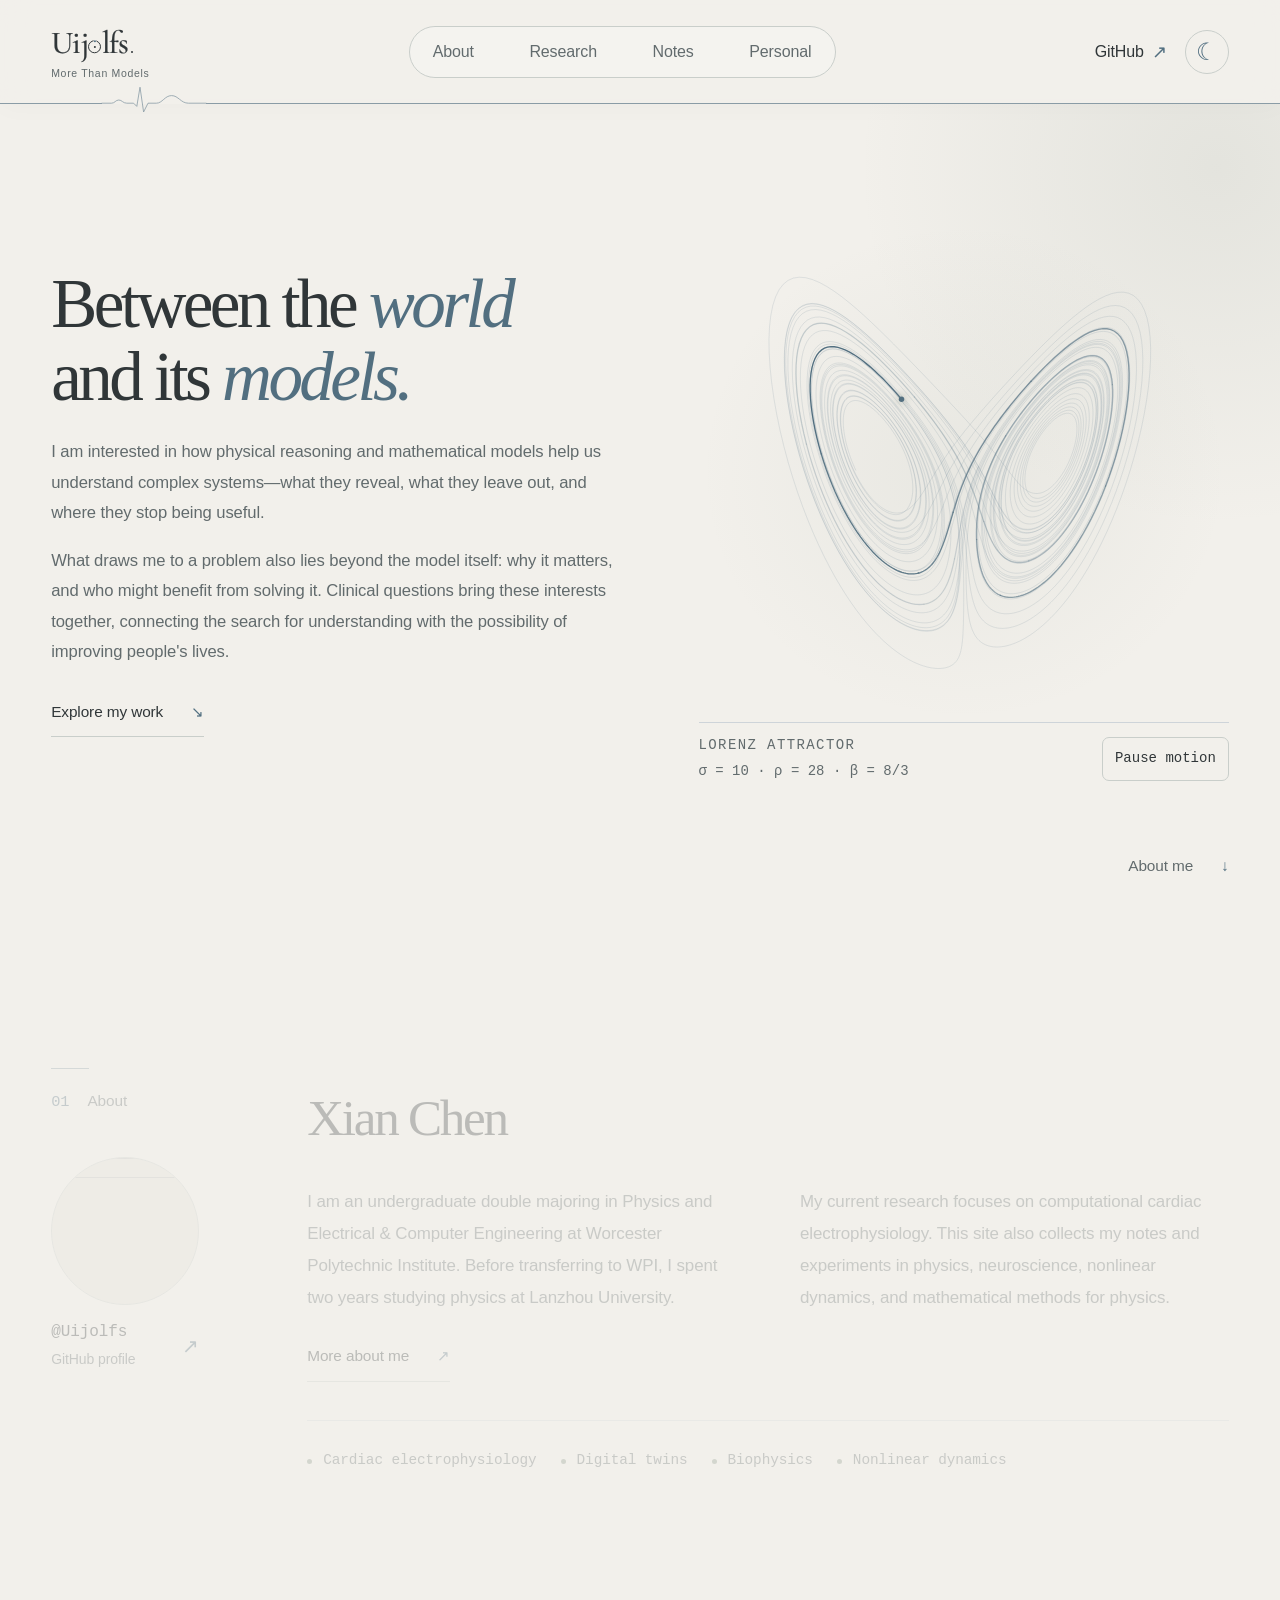
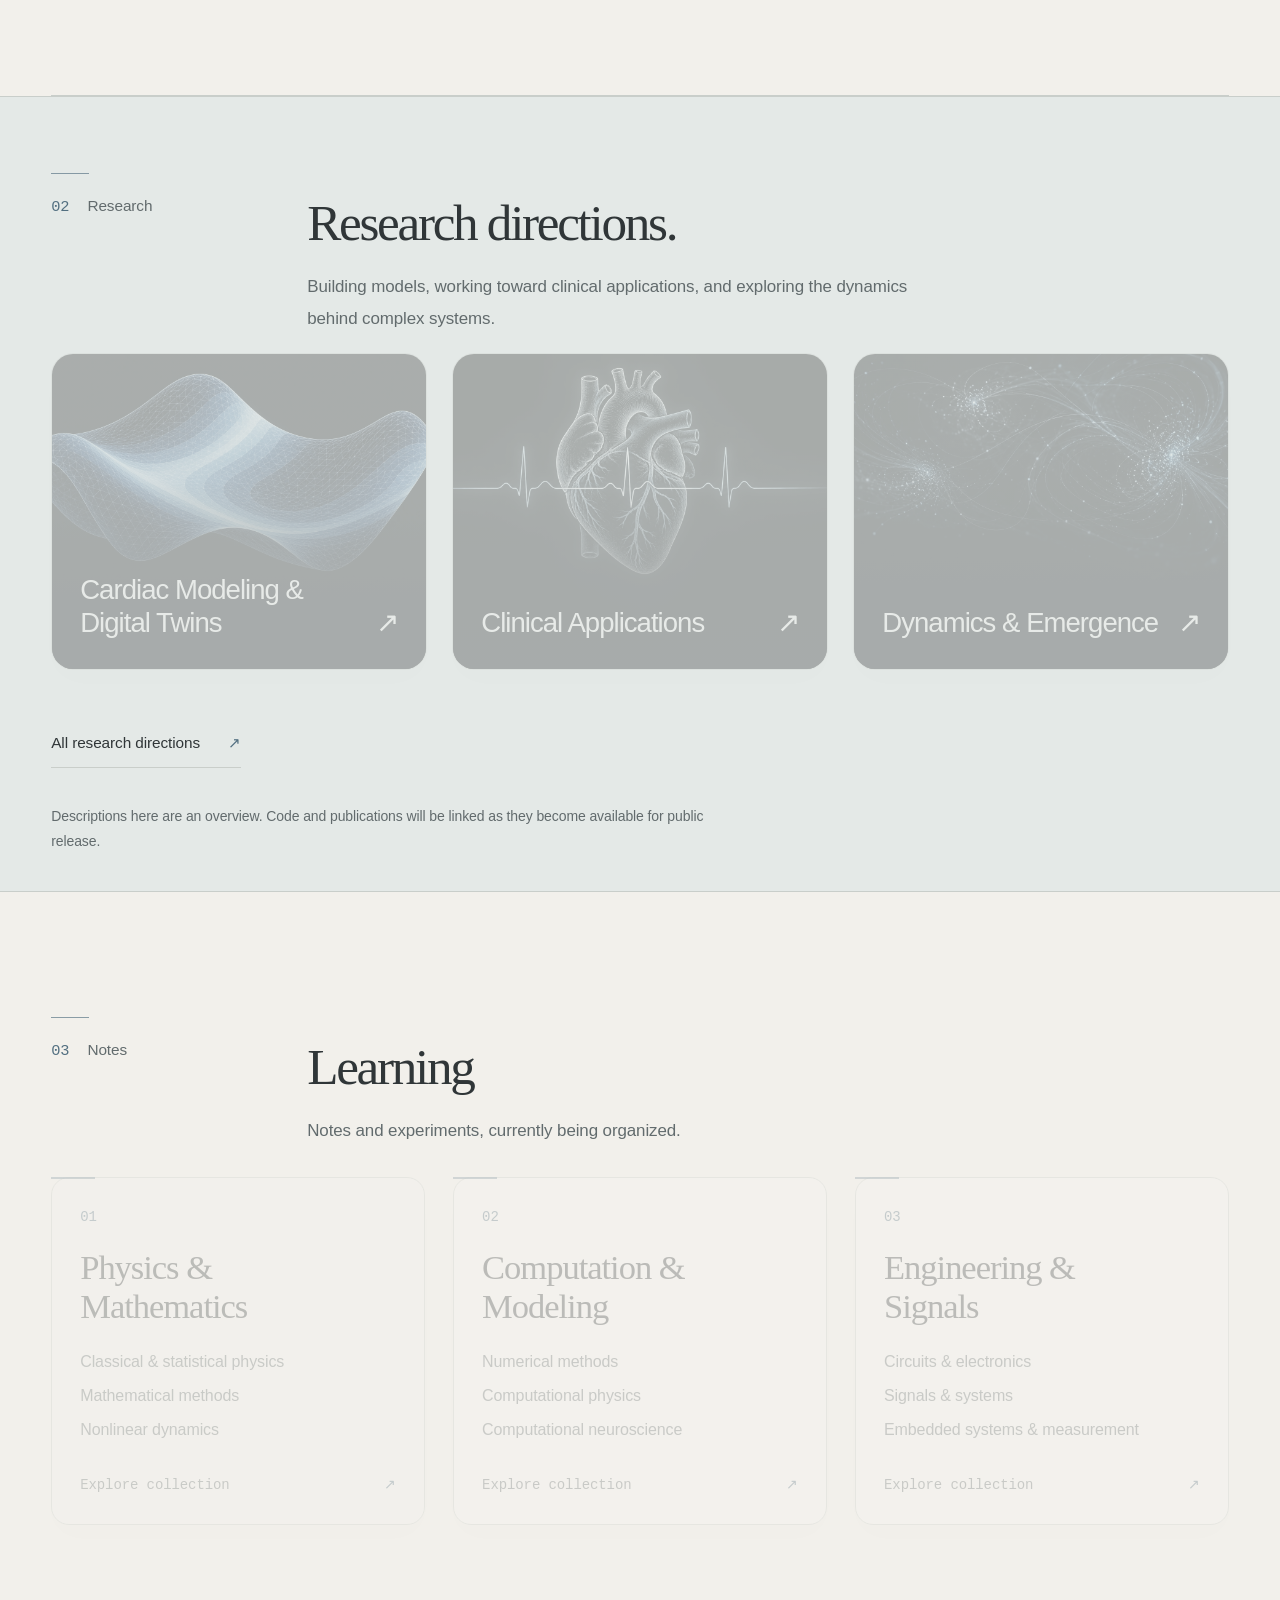
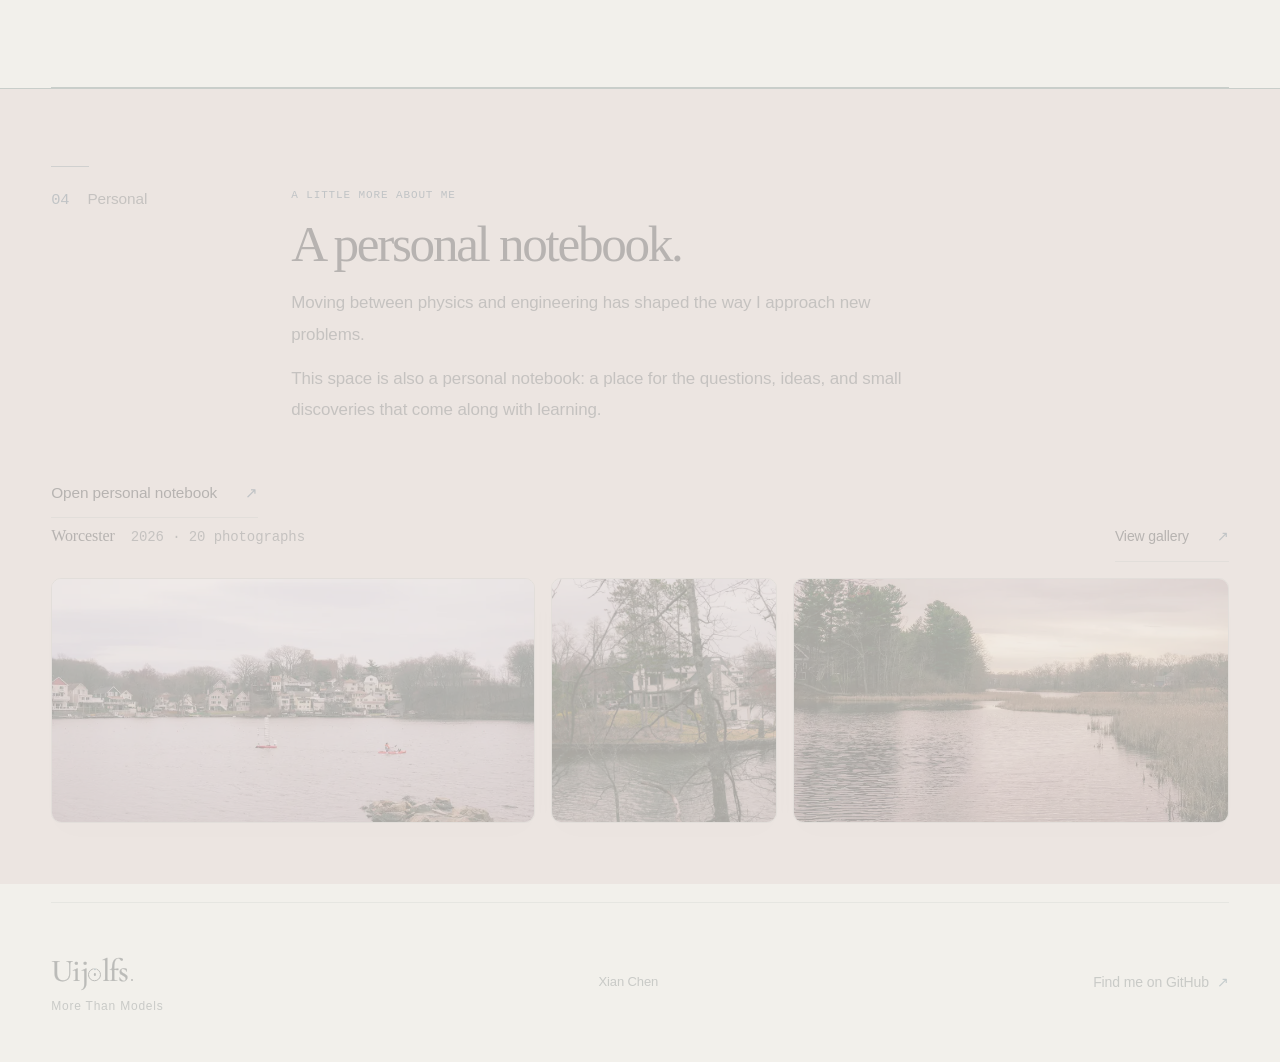
==== commit dd182e21: "Add More Than Models signature to all wordmarks and simplify page titles" ====
--- a/index.html
+++ b/index.html
@@ -6,11 +6,11 @@
   <meta name="theme-color" content="#F2F0EB">
   <script src="theme.js?v=1"></script>
   <meta name="description" content="Uijolfs — Xian Chen’s personal website. Physical reasoning, mathematical models, and questions that matter in people’s lives.">
-  <title>Uijolfs. · More Than Models</title>
+  <title>Uijolfs · More Than Models</title>
   <link rel="canonical" href="https://uijolfs.github.io/">
   <meta property="og:type" content="website">
-  <meta property="og:site_name" content="Uijolfs.">
-  <meta property="og:title" content="Uijolfs. · More Than Models">
+  <meta property="og:site_name" content="Uijolfs">
+  <meta property="og:title" content="Uijolfs · More Than Models">
   <meta property="og:description" content="Between the world and its models. Physics, engineering, and cardiac research.">
   <meta property="og:url" content="https://uijolfs.github.io/">
   <meta property="og:image" content="https://uijolfs.github.io/assets/social/home-v1.png">
@@ -19,7 +19,7 @@
   <meta property="og:image:height" content="630">
   <meta property="og:image:alt" content="Xian Chen — Between the world and its models, with a blue Lorenz attractor and ECG mark.">
   <meta name="twitter:card" content="summary_large_image">
-  <meta name="twitter:title" content="Uijolfs. · More Than Models">
+  <meta name="twitter:title" content="Uijolfs · More Than Models">
   <meta name="twitter:description" content="Between the world and its models. Physics, engineering, and cardiac research.">
   <meta name="twitter:image" content="https://uijolfs.github.io/assets/social/home-v1.png">
   <meta name="twitter:image:alt" content="Xian Chen — Between the world and its models, with a blue Lorenz attractor and ECG mark.">
@@ -34,12 +34,12 @@
 <script src="navigation.js?v=1" defer></script>
 <link rel="stylesheet" href="night.css?v=1">
 <link rel="stylesheet" href="https://fonts.googleapis.com/css2?family=Cormorant+Garamond:wght@500&amp;display=swap">
-<link rel="stylesheet" href="wordmark.css?v=2">
+<link rel="stylesheet" href="wordmark.css?v=3">
 </head>
 <body>
   <a class="skip-link" href="#main">Skip to content</a>
   <header class="site-header">
-    <a class="wordmark" href="index.html" aria-label="Uijolfs, home"><span class="wordmark-glyph" aria-hidden="true">Uij<span class="wordmark-orbit"></span>lfs<span class="wordmark-period"></span></span><span class="wordmark-readable">Uijolfs.</span></a>
+    <a class="wordmark" href="index.html" aria-label="Uijolfs, home"><span class="wordmark-glyph" aria-hidden="true">Uij<span class="wordmark-orbit"></span>lfs<span class="wordmark-period"></span></span><span class="wordmark-readable">Uijolfs.</span><span class="wordmark-tagline">More Than Models</span></a>
     <nav aria-label="Main navigation">
       <a href="about.html">About</a><a href="research.html">Research</a><a href="notes.html">Notes</a><a href="personal.html">Personal</a>
     </nav>
@@ -152,6 +152,6 @@
       </div>
     </section>
   </main>
-  <footer class="page-width"><a class="wordmark" href="#home" aria-label="Back to top"><span class="wordmark-glyph" aria-hidden="true">Uij<span class="wordmark-orbit"></span>lfs<span class="wordmark-period"></span></span><span class="wordmark-readable">Uijolfs.</span></a><p>Xian Chen</p><a href="https://github.com/Uijolfs" target="_blank" rel="noopener noreferrer">Find me on GitHub <span aria-hidden="true">↗</span></a></footer>
+  <footer class="page-width"><a class="wordmark" href="#home" aria-label="Back to top"><span class="wordmark-glyph" aria-hidden="true">Uij<span class="wordmark-orbit"></span>lfs<span class="wordmark-period"></span></span><span class="wordmark-readable">Uijolfs.</span><span class="wordmark-tagline">More Than Models</span></a><p>Xian Chen</p><a href="https://github.com/Uijolfs" target="_blank" rel="noopener noreferrer">Find me on GitHub <span aria-hidden="true">↗</span></a></footer>
 </body>
 </html>
--- a/wordmark.css
+++ b/wordmark.css
@@ -6,3 +6,10 @@
 .wordmark-orbit::before{content:'';position:absolute;width:.065em;height:.065em;border-radius:50%;background:var(--accent);left:50%;top:calc(-.022em / 2);transform:translate(-50%,-50%);box-shadow:0 0 0 .014em var(--bg)}
 .wordmark-period{display:inline-block;width:.064em;height:.064em;background:currentColor;border-radius:50%;margin-left:.07em}
 .wordmark-readable{position:absolute;width:1px;height:1px;padding:0;margin:-1px;overflow:hidden;clip:rect(0,0,0,0);white-space:nowrap;border:0}
+
+/* A quiet sans-serif signature beneath the serif wordmark. */
+.wordmark, footer .wordmark{display:inline-flex;flex-direction:column;align-items:flex-start;gap:2px}
+.wordmark-tagline{display:block;font:400 10.5px/1.4 var(--sans,Arial,sans-serif);letter-spacing:.065em;color:var(--muted);-webkit-text-stroke:0;white-space:nowrap}
+footer .wordmark{gap:7px}
+footer .wordmark-tagline{font-size:12px}
+@media(max-width:480px){.site-header .wordmark-tagline{display:none}}
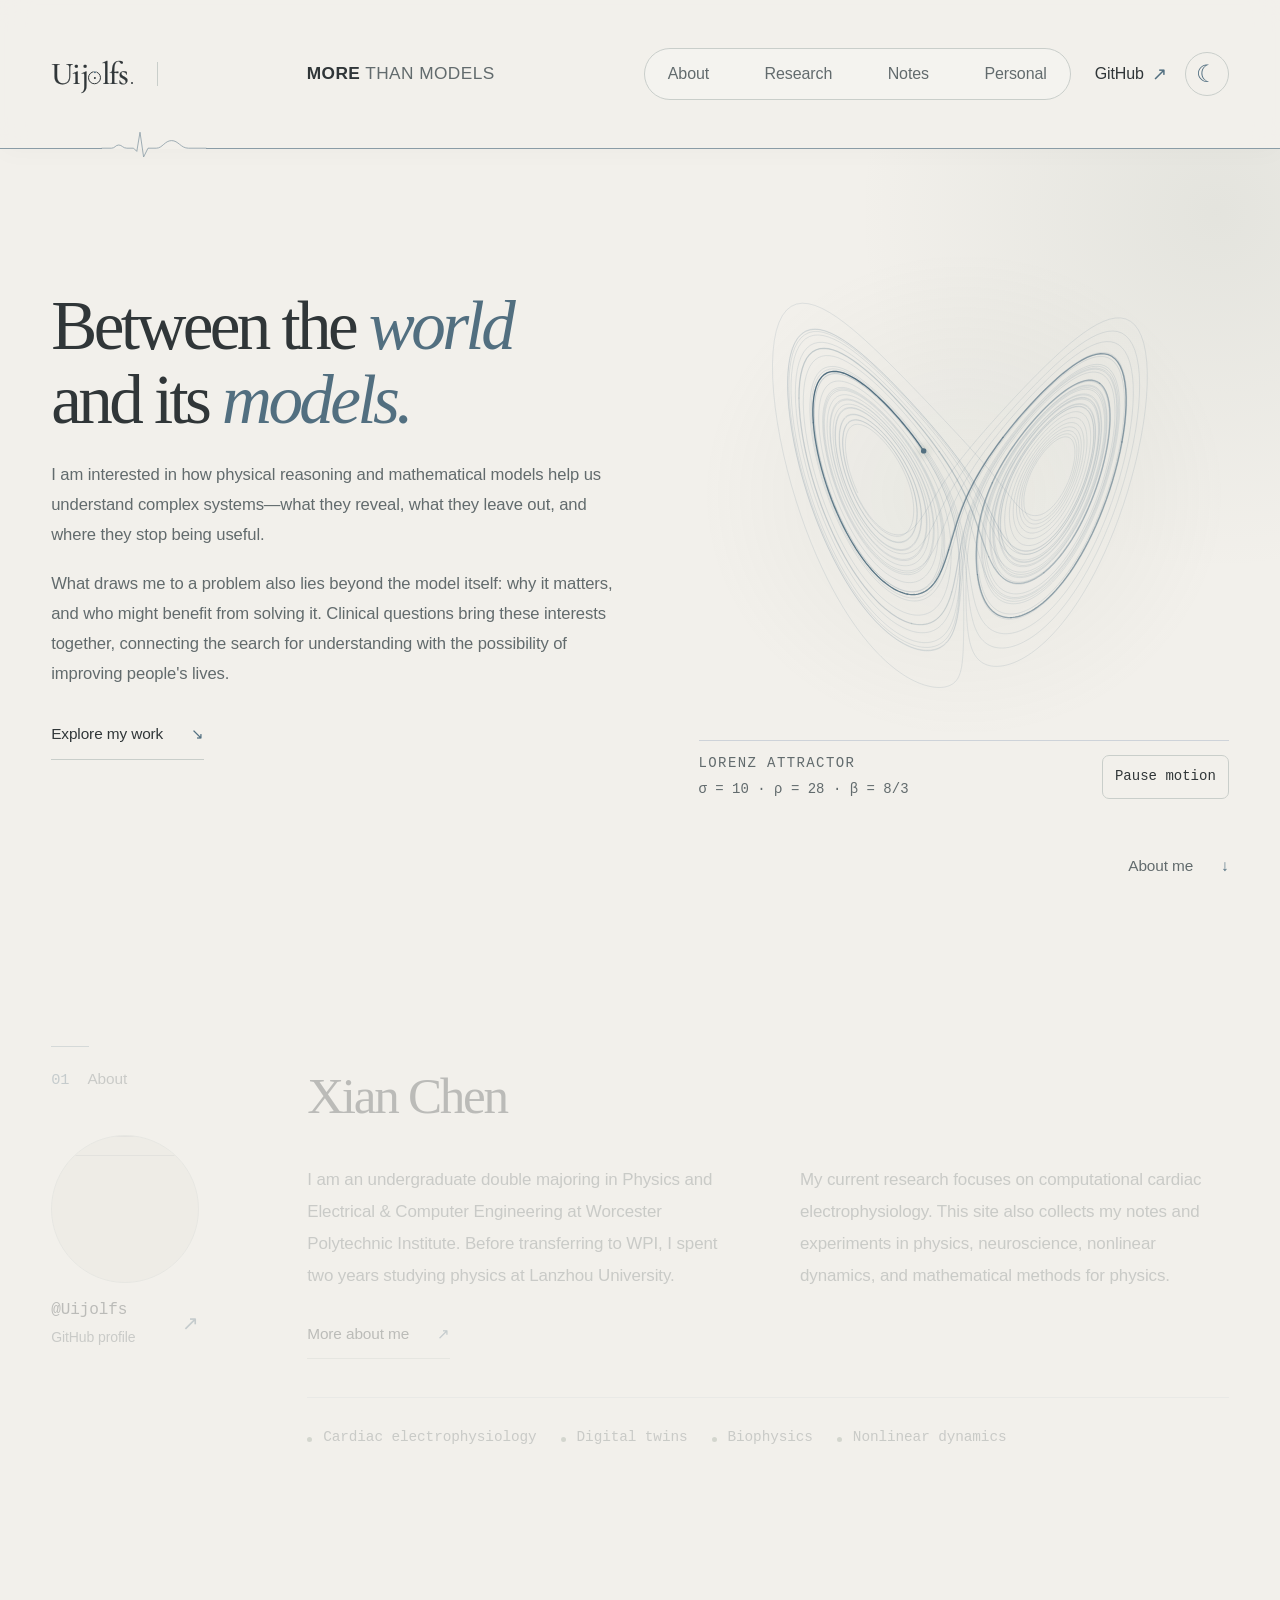
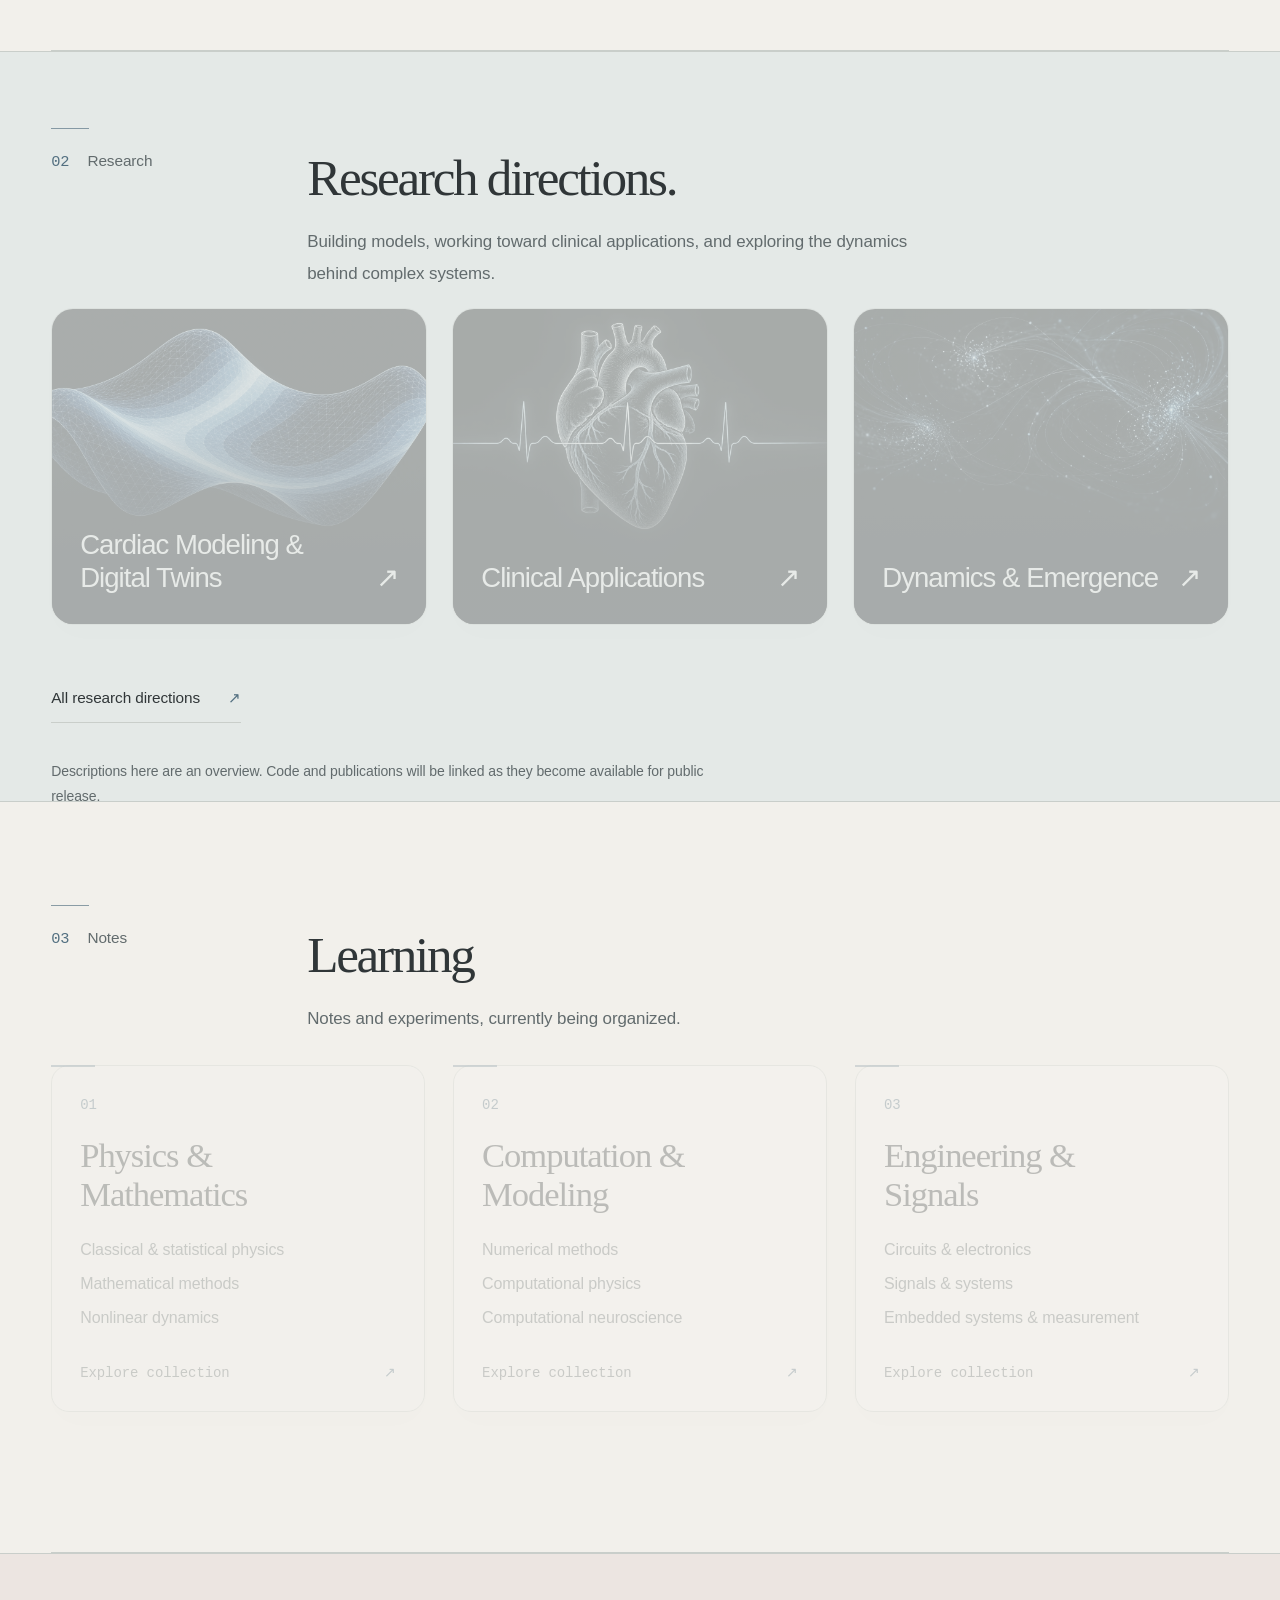
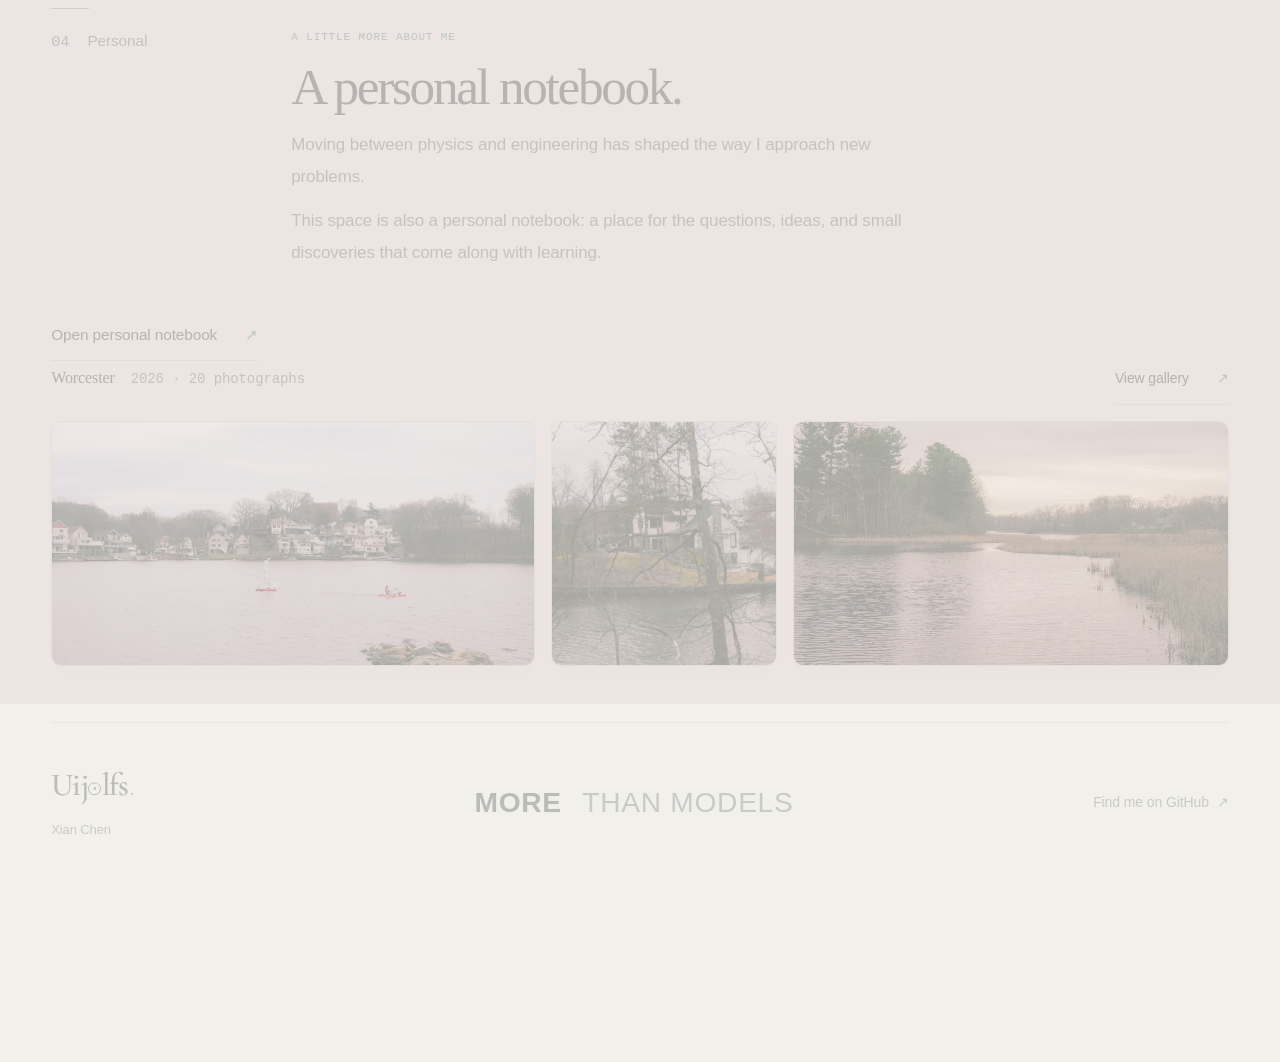
==== commit 4fb8478e: "Place independent More Than Models statement in header and footer whitespace" ====
--- a/index.html
+++ b/index.html
@@ -34,12 +34,12 @@
 <script src="navigation.js?v=1" defer></script>
 <link rel="stylesheet" href="night.css?v=1">
 <link rel="stylesheet" href="https://fonts.googleapis.com/css2?family=Cormorant+Garamond:wght@500&amp;display=swap">
-<link rel="stylesheet" href="wordmark.css?v=3">
+<link rel="stylesheet" href="wordmark.css?v=4">
 </head>
 <body>
   <a class="skip-link" href="#main">Skip to content</a>
   <header class="site-header">
-    <a class="wordmark" href="index.html" aria-label="Uijolfs, home"><span class="wordmark-glyph" aria-hidden="true">Uij<span class="wordmark-orbit"></span>lfs<span class="wordmark-period"></span></span><span class="wordmark-readable">Uijolfs.</span><span class="wordmark-tagline">More Than Models</span></a>
+    <a class="wordmark" href="index.html" aria-label="Uijolfs, home"><span class="wordmark-glyph" aria-hidden="true">Uij<span class="wordmark-orbit"></span>lfs<span class="wordmark-period"></span></span><span class="wordmark-readable">Uijolfs.</span></a><p class="brand-statement"><strong>More</strong> <span>Than Models</span></p>
     <nav aria-label="Main navigation">
       <a href="about.html">About</a><a href="research.html">Research</a><a href="notes.html">Notes</a><a href="personal.html">Personal</a>
     </nav>
@@ -152,6 +152,6 @@
       </div>
     </section>
   </main>
-  <footer class="page-width"><a class="wordmark" href="#home" aria-label="Back to top"><span class="wordmark-glyph" aria-hidden="true">Uij<span class="wordmark-orbit"></span>lfs<span class="wordmark-period"></span></span><span class="wordmark-readable">Uijolfs.</span><span class="wordmark-tagline">More Than Models</span></a><p>Xian Chen</p><a href="https://github.com/Uijolfs" target="_blank" rel="noopener noreferrer">Find me on GitHub <span aria-hidden="true">↗</span></a></footer>
+  <footer class="page-width"><a class="wordmark" href="#home" aria-label="Back to top"><span class="wordmark-glyph" aria-hidden="true">Uij<span class="wordmark-orbit"></span>lfs<span class="wordmark-period"></span></span><span class="wordmark-readable">Uijolfs.</span></a><p class="brand-statement"><strong>More</strong> <span>Than Models</span></p><p>Xian Chen</p><a href="https://github.com/Uijolfs" target="_blank" rel="noopener noreferrer">Find me on GitHub <span aria-hidden="true">↗</span></a></footer>
 </body>
 </html>
--- a/wordmark.css
+++ b/wordmark.css
@@ -7,9 +7,33 @@
 .wordmark-period{display:inline-block;width:.064em;height:.064em;background:currentColor;border-radius:50%;margin-left:.07em}
 .wordmark-readable{position:absolute;width:1px;height:1px;padding:0;margin:-1px;overflow:hidden;clip:rect(0,0,0,0);white-space:nowrap;border:0}
 
-/* A quiet sans-serif signature beneath the serif wordmark. */
-.wordmark, footer .wordmark{display:inline-flex;flex-direction:column;align-items:flex-start;gap:2px}
-.wordmark-tagline{display:block;font:400 10.5px/1.4 var(--sans,Arial,sans-serif);letter-spacing:.065em;color:var(--muted);-webkit-text-stroke:0;white-space:nowrap}
-footer .wordmark{gap:7px}
-footer .wordmark-tagline{font-size:12px}
-@media(max-width:480px){.site-header .wordmark-tagline{display:none}}
+/* Independent statement in the space between brand and navigation. */
+.brand-statement{margin:0;color:var(--text);font:400 clamp(14px,1.35vw,20px)/1.35 var(--sans,Arial,sans-serif);letter-spacing:.025em;text-transform:uppercase;white-space:nowrap;text-align:center}
+.brand-statement strong{font-weight:700}
+.brand-statement span{font-weight:400;color:var(--muted)}
+.site-header,.gallery-page .gallery-header{display:grid;grid-template-columns:auto minmax(180px,1fr) auto auto;gap:24px;align-items:center}
+.site-header>.wordmark{grid-column:1;grid-row:1}
+.site-header>.brand-statement{grid-column:2;grid-row:1;justify-self:stretch;border-left:1px solid var(--line);padding-left:24px}
+.site-header>nav,.site-header>.gallery-back{grid-column:3;grid-row:1}
+.site-header>.header-actions,.site-header>.github-link{grid-column:4;grid-row:1;justify-self:end}
+footer.page-width{display:grid;grid-template-columns:1fr auto 1fr;gap:12px 32px;align-items:center;padding-block:40px}
+footer.page-width>.wordmark{grid-column:1;grid-row:1;justify-self:start}
+footer.page-width>.brand-statement{grid-column:2;grid-row:1 / span 2;font-size:clamp(20px,2.2vw,30px)}
+footer.page-width>p:not(.brand-statement){grid-column:1;grid-row:2}
+footer.page-width>a:last-child{grid-column:3;grid-row:1 / span 2;justify-self:end}
+@media(max-width:1100px){
+ .site-header,.site-header:has(.header-ecg),.gallery-page .gallery-header{grid-template-columns:1fr auto 1fr;height:auto;min-height:120px;padding-block:12px 18px;gap:8px 16px}
+ .site-header>.brand-statement{border:0;padding:0}
+ .site-header>.header-actions,.site-header>.github-link{grid-column:3;grid-row:1}
+ .site-header>nav,.site-header>.gallery-back{grid-column:1 / -1;grid-row:2;justify-self:center}
+}
+@media(max-width:600px){
+ .site-header,.site-header:has(.header-ecg),.gallery-page .gallery-header{grid-template-columns:1fr auto}
+ .site-header>.brand-statement{grid-column:1 / -1;grid-row:2;font-size:13px}
+ .site-header>.header-actions,.site-header>.github-link{grid-column:2}
+ .site-header>nav,.site-header>.gallery-back{grid-row:3}
+ footer.page-width{grid-template-columns:1fr auto;gap:20px}
+ footer.page-width>.brand-statement{grid-column:1 / -1;grid-row:2;font-size:22px;padding-block:12px}
+ footer.page-width>p:not(.brand-statement){grid-column:1;grid-row:3}
+ footer.page-width>a:last-child{grid-column:2;grid-row:3;font-size:12px}
+}
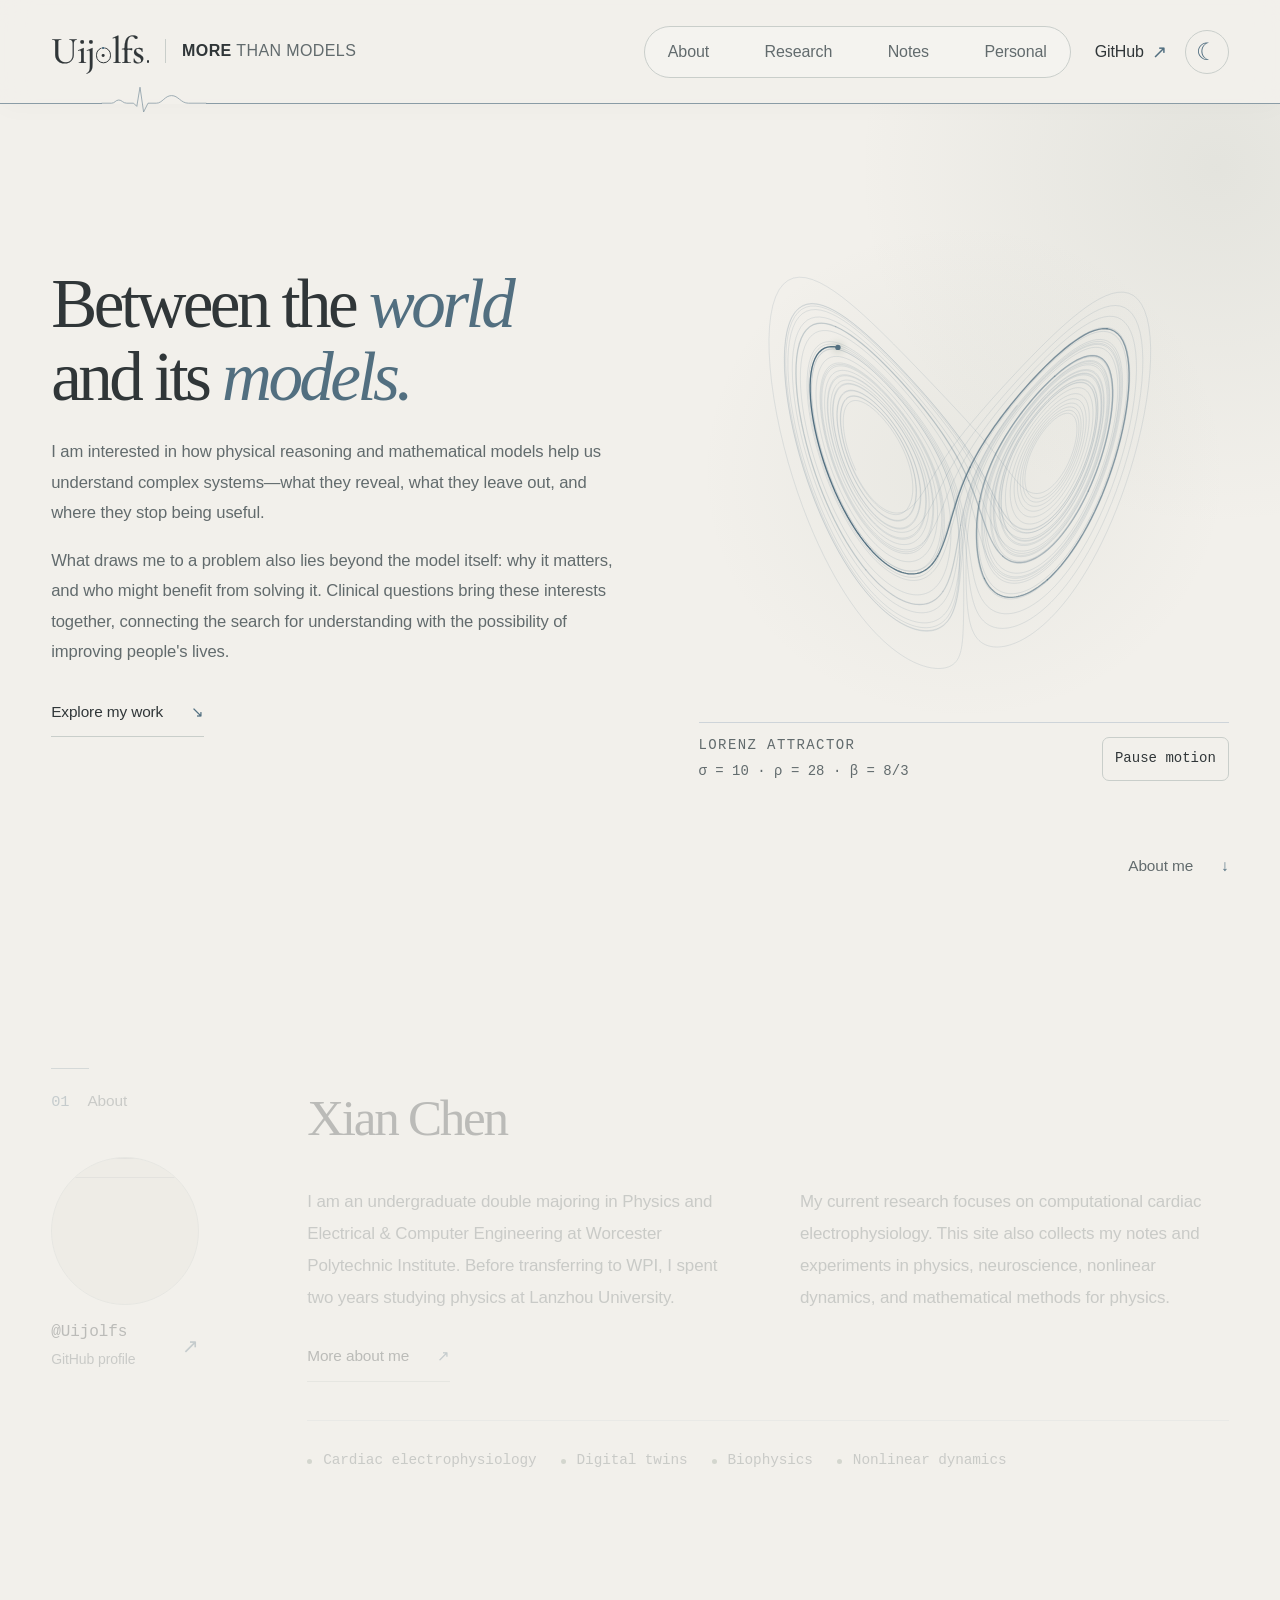
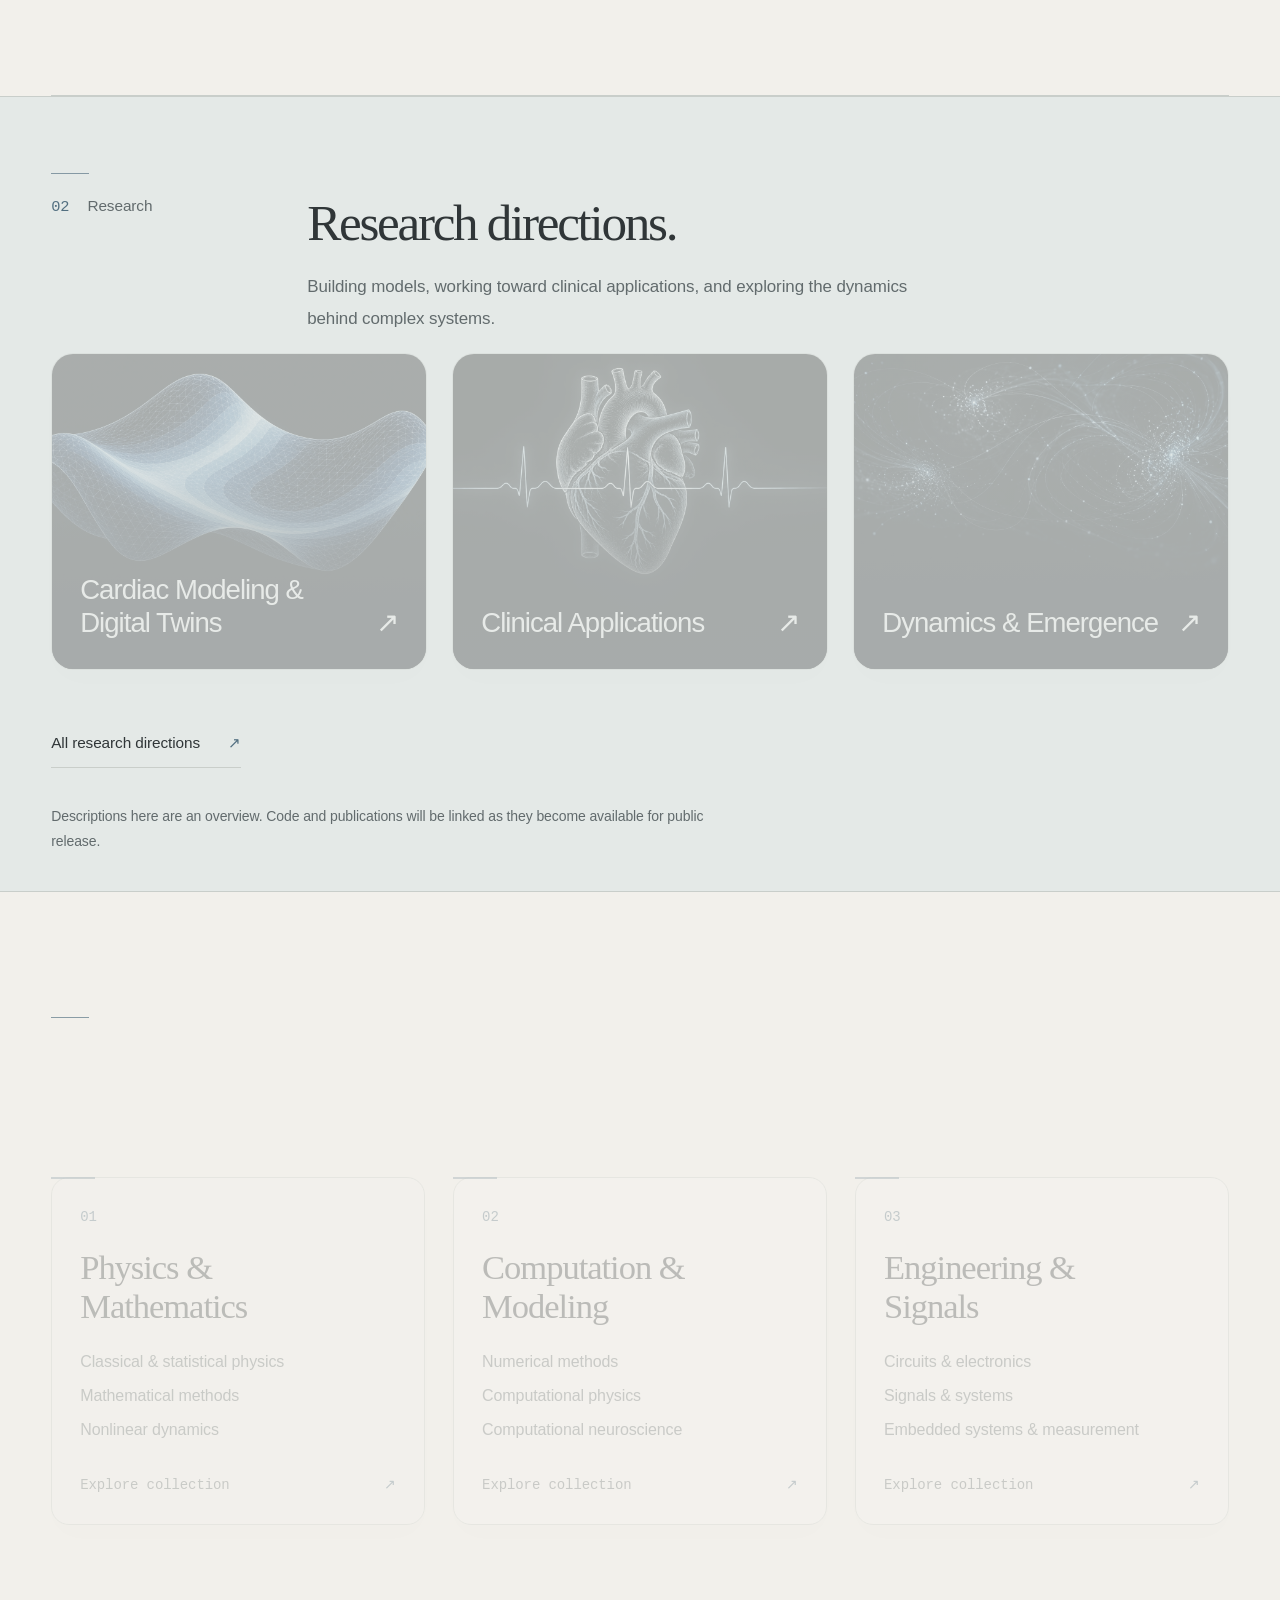
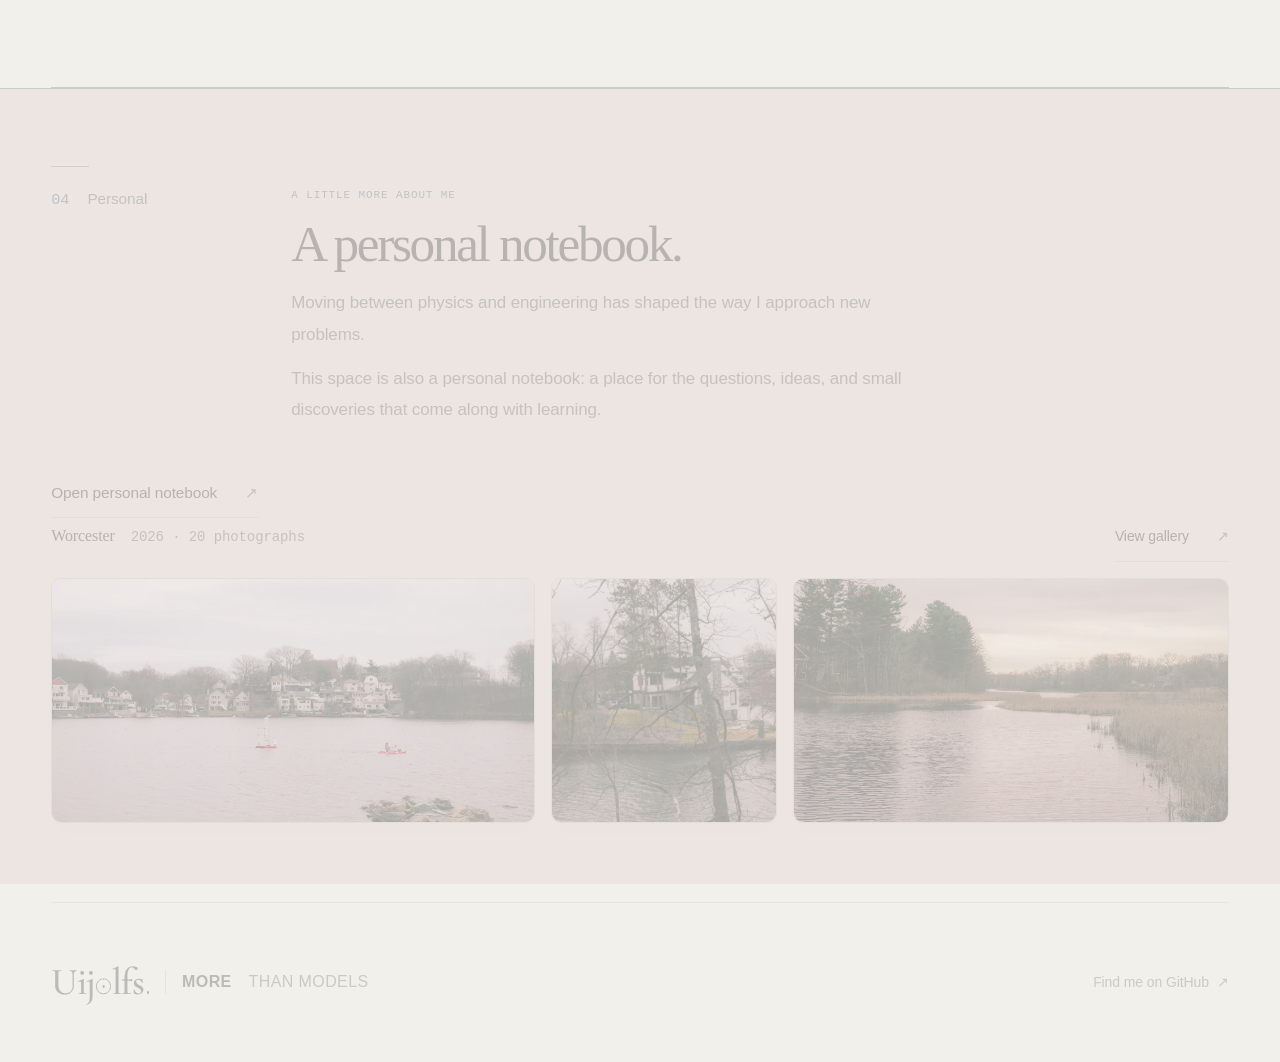
==== commit ad01299d: "Tighten brand lockups, enlarge wordmark and remove footer bylines" ====
--- a/index.html
+++ b/index.html
@@ -34,12 +34,12 @@
 <script src="navigation.js?v=1" defer></script>
 <link rel="stylesheet" href="night.css?v=1">
 <link rel="stylesheet" href="https://fonts.googleapis.com/css2?family=Cormorant+Garamond:wght@500&amp;display=swap">
-<link rel="stylesheet" href="wordmark.css?v=4">
+<link rel="stylesheet" href="wordmark.css?v=5">
 </head>
 <body>
   <a class="skip-link" href="#main">Skip to content</a>
   <header class="site-header">
-    <a class="wordmark" href="index.html" aria-label="Uijolfs, home"><span class="wordmark-glyph" aria-hidden="true">Uij<span class="wordmark-orbit"></span>lfs<span class="wordmark-period"></span></span><span class="wordmark-readable">Uijolfs.</span></a><p class="brand-statement"><strong>More</strong> <span>Than Models</span></p>
+    <div class="brand-lockup"><a class="wordmark" href="index.html" aria-label="Uijolfs, home"><span class="wordmark-glyph" aria-hidden="true">Uij<span class="wordmark-orbit"></span>lfs<span class="wordmark-period"></span></span><span class="wordmark-readable">Uijolfs.</span></a><p class="brand-statement"><strong>More</strong> <span>Than Models</span></p></div>
     <nav aria-label="Main navigation">
       <a href="about.html">About</a><a href="research.html">Research</a><a href="notes.html">Notes</a><a href="personal.html">Personal</a>
     </nav>
@@ -152,6 +152,6 @@
       </div>
     </section>
   </main>
-  <footer class="page-width"><a class="wordmark" href="#home" aria-label="Back to top"><span class="wordmark-glyph" aria-hidden="true">Uij<span class="wordmark-orbit"></span>lfs<span class="wordmark-period"></span></span><span class="wordmark-readable">Uijolfs.</span></a><p class="brand-statement"><strong>More</strong> <span>Than Models</span></p><p>Xian Chen</p><a href="https://github.com/Uijolfs" target="_blank" rel="noopener noreferrer">Find me on GitHub <span aria-hidden="true">↗</span></a></footer>
+  <footer class="page-width"><div class="brand-lockup"><a class="wordmark" href="#home" aria-label="Back to top"><span class="wordmark-glyph" aria-hidden="true">Uij<span class="wordmark-orbit"></span>lfs<span class="wordmark-period"></span></span><span class="wordmark-readable">Uijolfs.</span></a><p class="brand-statement"><strong>More</strong> <span>Than Models</span></p></div><a href="https://github.com/Uijolfs" target="_blank" rel="noopener noreferrer">Find me on GitHub <span aria-hidden="true">↗</span></a></footer>
 </body>
 </html>
--- a/wordmark.css
+++ b/wordmark.css
@@ -1,5 +1,5 @@
 /* Approved hydrogen-orbit wordmark. */
-.wordmark, footer .wordmark{display:inline-block;font:500 32px/1.3 'Cormorant Garamond',Georgia,serif;letter-spacing:-.025em;white-space:nowrap;-webkit-text-stroke:.2px currentColor}
+.wordmark, footer .wordmark{display:inline-block;font:500 38px/1.3 'Cormorant Garamond',Georgia,serif;letter-spacing:-.025em;white-space:nowrap;-webkit-text-stroke:.2px currentColor}
 .wordmark-glyph{display:inline-block}
 .wordmark-orbit{position:relative;display:inline-block;width:.405em;height:.405em;border:.022em solid currentColor;border-radius:50%;vertical-align:baseline;margin:0 .018em 0 .012em;transform:translateY(.008em)}
 .wordmark-orbit::after{content:'';position:absolute;width:.072em;height:.072em;border-radius:50%;background:currentColor;left:50%;top:50%;transform:translate(-50%,-50%)}
@@ -7,33 +7,30 @@
 .wordmark-period{display:inline-block;width:.064em;height:.064em;background:currentColor;border-radius:50%;margin-left:.07em}
 .wordmark-readable{position:absolute;width:1px;height:1px;padding:0;margin:-1px;overflow:hidden;clip:rect(0,0,0,0);white-space:nowrap;border:0}
 
-/* Independent statement in the space between brand and navigation. */
-.brand-statement{margin:0;color:var(--text);font:400 clamp(14px,1.35vw,20px)/1.35 var(--sans,Arial,sans-serif);letter-spacing:.025em;text-transform:uppercase;white-space:nowrap;text-align:center}
+/* Compact brand and statement, shared by the header and footer. */
+.brand-lockup{display:flex;align-items:center;gap:16px;width:max-content;max-width:100%}
+.brand-lockup .wordmark{flex-shrink:0}
+.brand-lockup .brand-statement{margin:0;padding-left:16px;border-left:1px solid var(--line);color:var(--text);font:400 16px/1.5 var(--sans,Arial,sans-serif);letter-spacing:.025em;text-transform:uppercase;white-space:nowrap}
 .brand-statement strong{font-weight:700}
 .brand-statement span{font-weight:400;color:var(--muted)}
-.site-header,.gallery-page .gallery-header{display:grid;grid-template-columns:auto minmax(180px,1fr) auto auto;gap:24px;align-items:center}
-.site-header>.wordmark{grid-column:1;grid-row:1}
-.site-header>.brand-statement{grid-column:2;grid-row:1;justify-self:stretch;border-left:1px solid var(--line);padding-left:24px}
-.site-header>nav,.site-header>.gallery-back{grid-column:3;grid-row:1}
-.site-header>.header-actions,.site-header>.github-link{grid-column:4;grid-row:1;justify-self:end}
-footer.page-width{display:grid;grid-template-columns:1fr auto 1fr;gap:12px 32px;align-items:center;padding-block:40px}
-footer.page-width>.wordmark{grid-column:1;grid-row:1;justify-self:start}
-footer.page-width>.brand-statement{grid-column:2;grid-row:1 / span 2;font-size:clamp(20px,2.2vw,30px)}
-footer.page-width>p:not(.brand-statement){grid-column:1;grid-row:2}
-footer.page-width>a:last-child{grid-column:3;grid-row:1 / span 2;justify-self:end}
+.site-header,.gallery-page .gallery-header{display:grid;grid-template-columns:1fr auto auto;gap:24px;align-items:center}
+.site-header>.brand-lockup{grid-column:1;grid-row:1}
+.site-header>nav,.site-header>.gallery-back{grid-column:2;grid-row:1}
+.site-header>.header-actions,.site-header>.github-link{grid-column:3;grid-row:1;justify-self:end}
+footer.page-width{display:flex;justify-content:space-between;align-items:center;flex-wrap:wrap;gap:24px;padding-block:36px}
+footer.page-width>a:last-child{margin-left:auto}
 @media(max-width:1100px){
- .site-header,.site-header:has(.header-ecg),.gallery-page .gallery-header{grid-template-columns:1fr auto 1fr;height:auto;min-height:120px;padding-block:12px 18px;gap:8px 16px}
- .site-header>.brand-statement{border:0;padding:0}
- .site-header>.header-actions,.site-header>.github-link{grid-column:3;grid-row:1}
+ .site-header,.site-header:has(.header-ecg),.gallery-page .gallery-header{grid-template-columns:1fr auto;height:auto;min-height:120px;padding-block:12px 18px;gap:8px 16px}
+ .site-header>.header-actions,.site-header>.github-link{grid-column:2;grid-row:1}
  .site-header>nav,.site-header>.gallery-back{grid-column:1 / -1;grid-row:2;justify-self:center}
 }
 @media(max-width:600px){
- .site-header,.site-header:has(.header-ecg),.gallery-page .gallery-header{grid-template-columns:1fr auto}
- .site-header>.brand-statement{grid-column:1 / -1;grid-row:2;font-size:13px}
- .site-header>.header-actions,.site-header>.github-link{grid-column:2}
+ .brand-lockup{gap:12px}
+ .brand-lockup .brand-statement{padding-left:12px;font-size:12px}
+ .brand-lockup .wordmark{font-size:36px}
+ .site-header>.brand-lockup{grid-column:1 / -1;justify-self:start}
+ .site-header>.header-actions,.site-header>.github-link{grid-column:1 / -1;grid-row:2}
  .site-header>nav,.site-header>.gallery-back{grid-row:3}
- footer.page-width{grid-template-columns:1fr auto;gap:20px}
- footer.page-width>.brand-statement{grid-column:1 / -1;grid-row:2;font-size:22px;padding-block:12px}
- footer.page-width>p:not(.brand-statement){grid-column:1;grid-row:3}
- footer.page-width>a:last-child{grid-column:2;grid-row:3;font-size:12px}
+ footer.page-width{gap:20px}
+ footer.page-width>a:last-child{font-size:12px}
 }
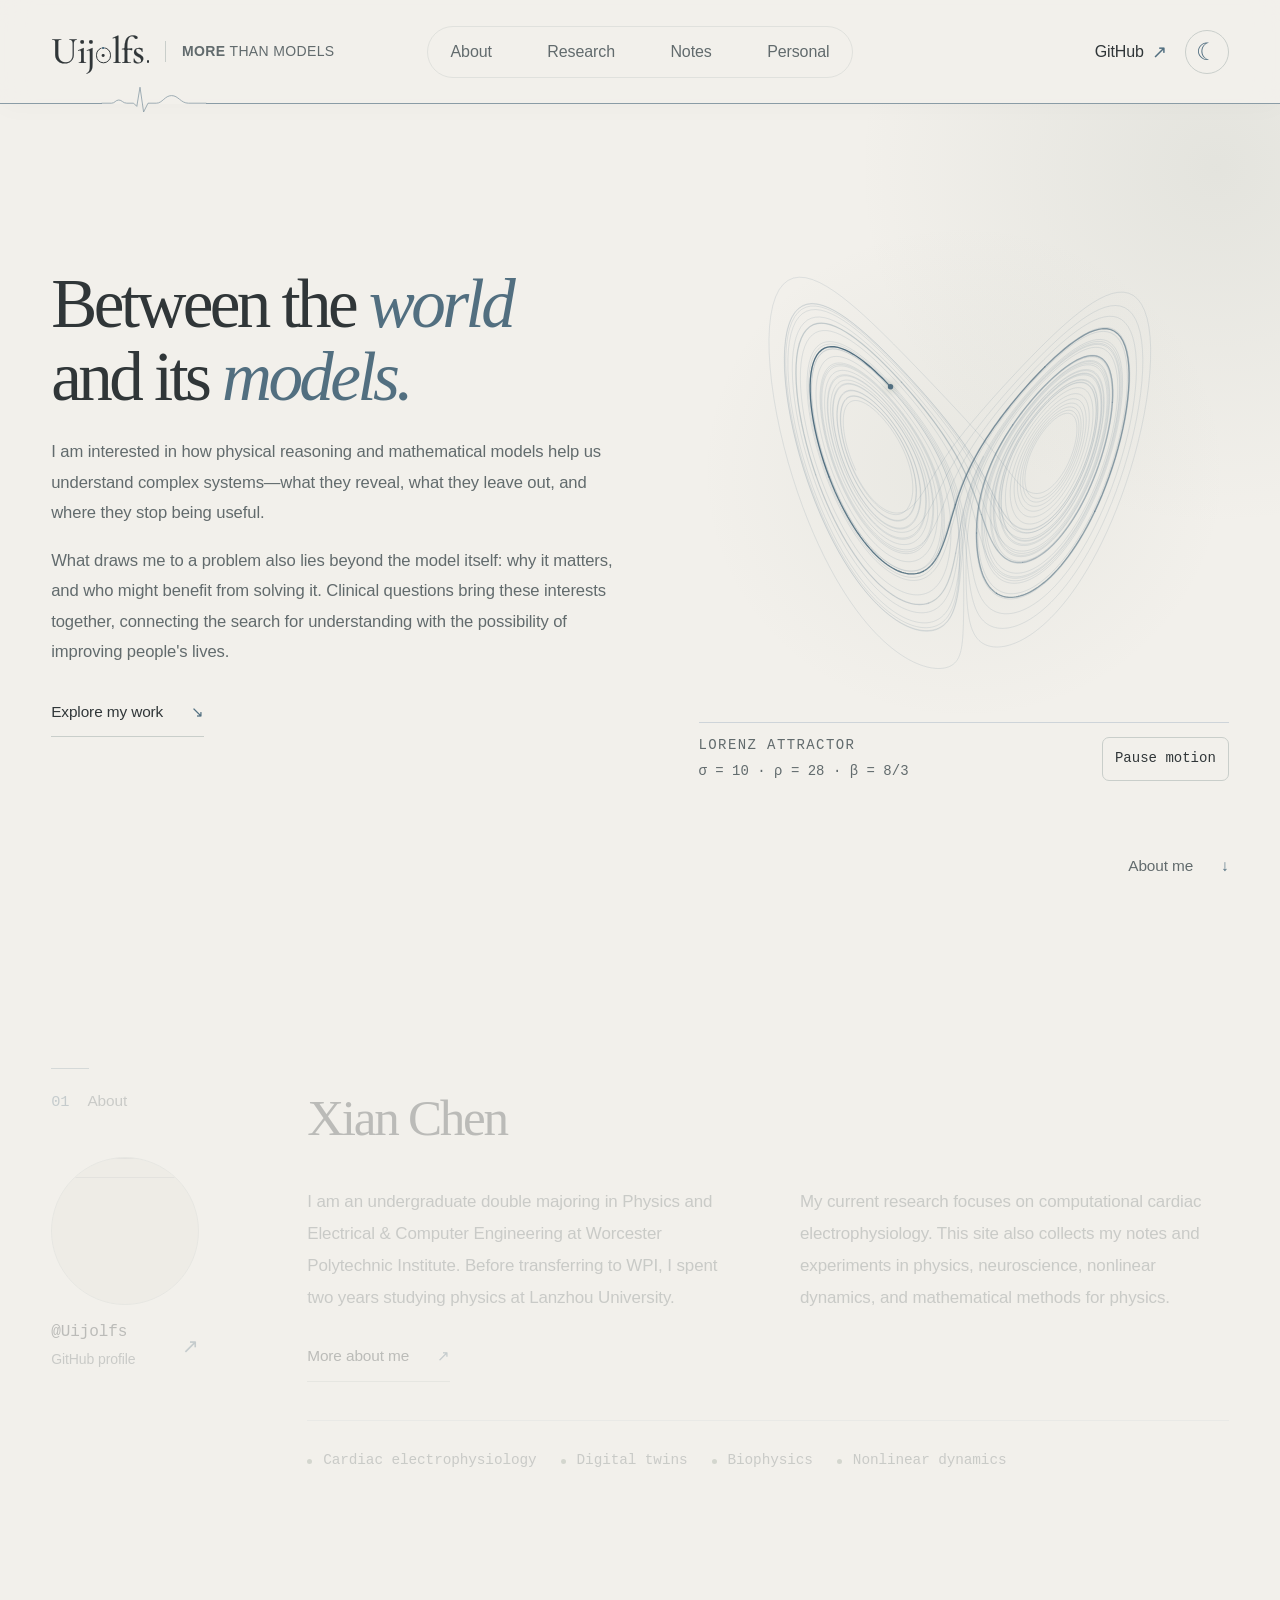
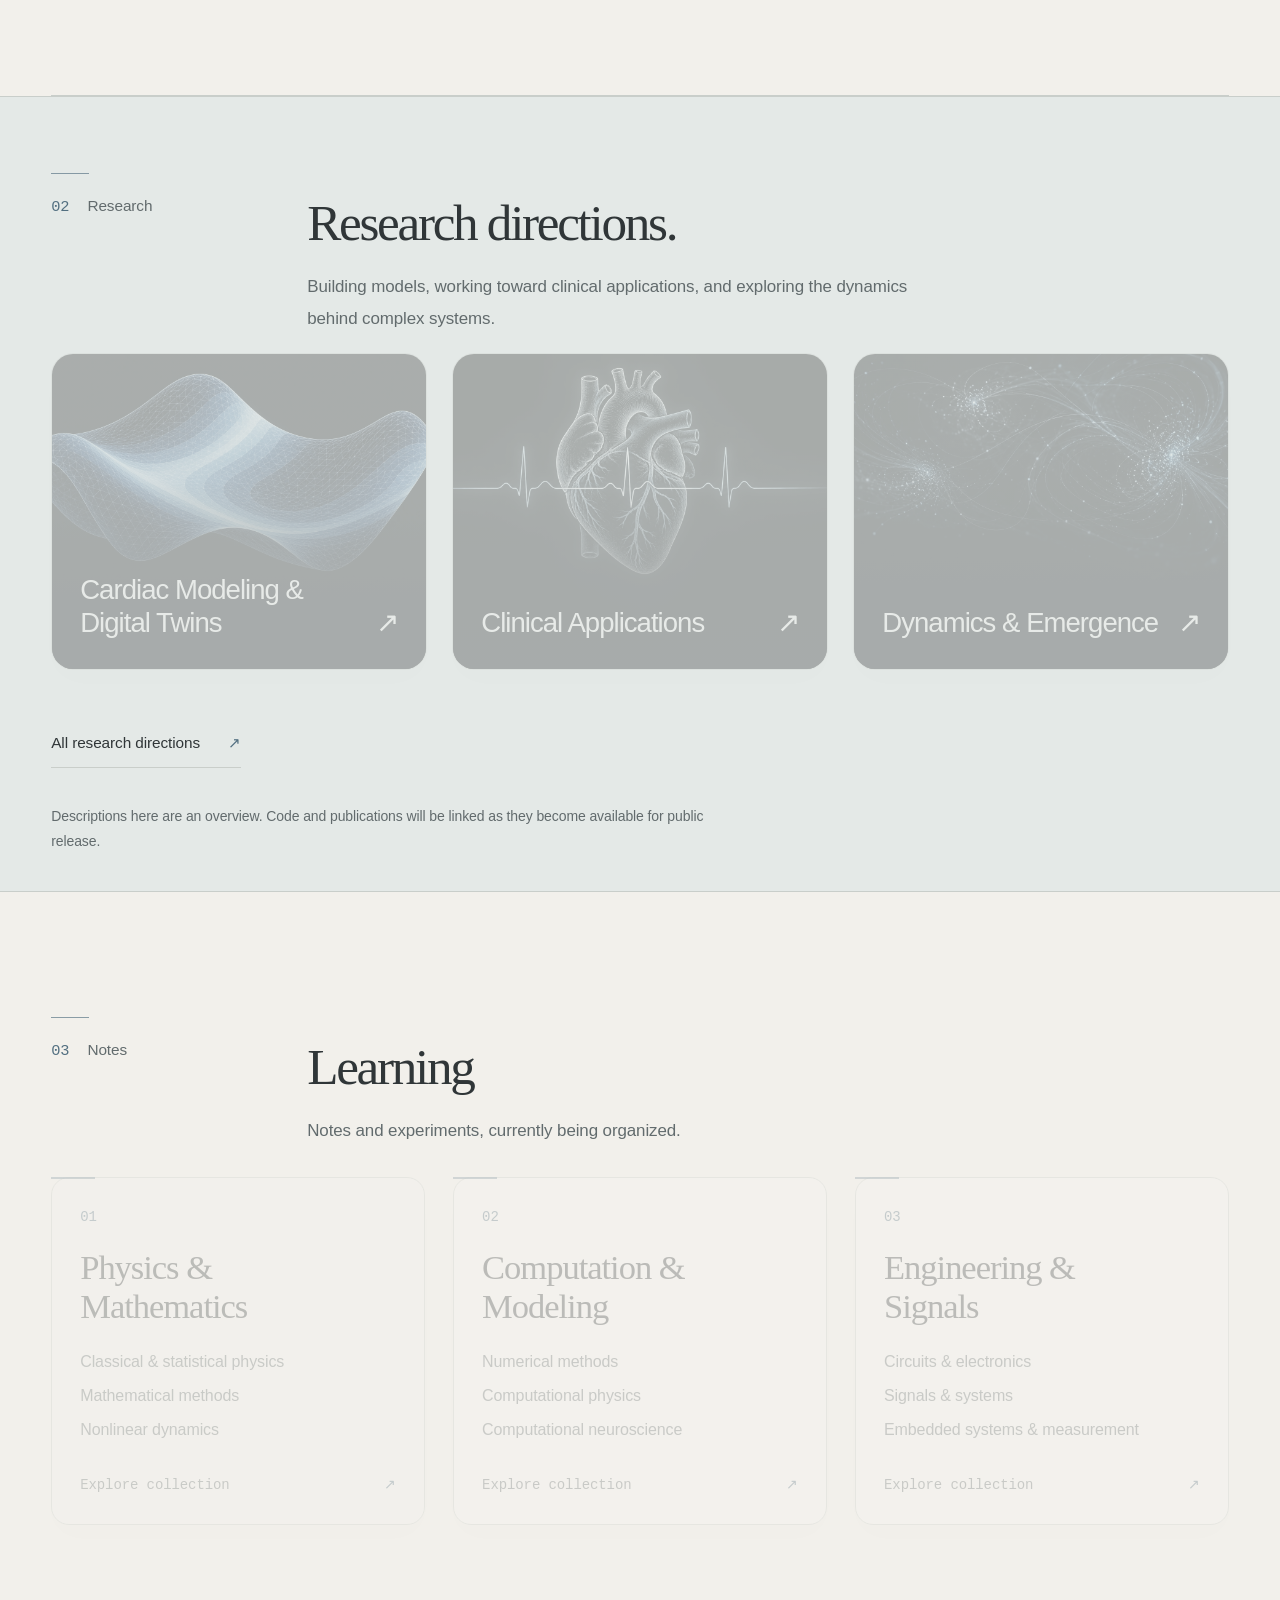
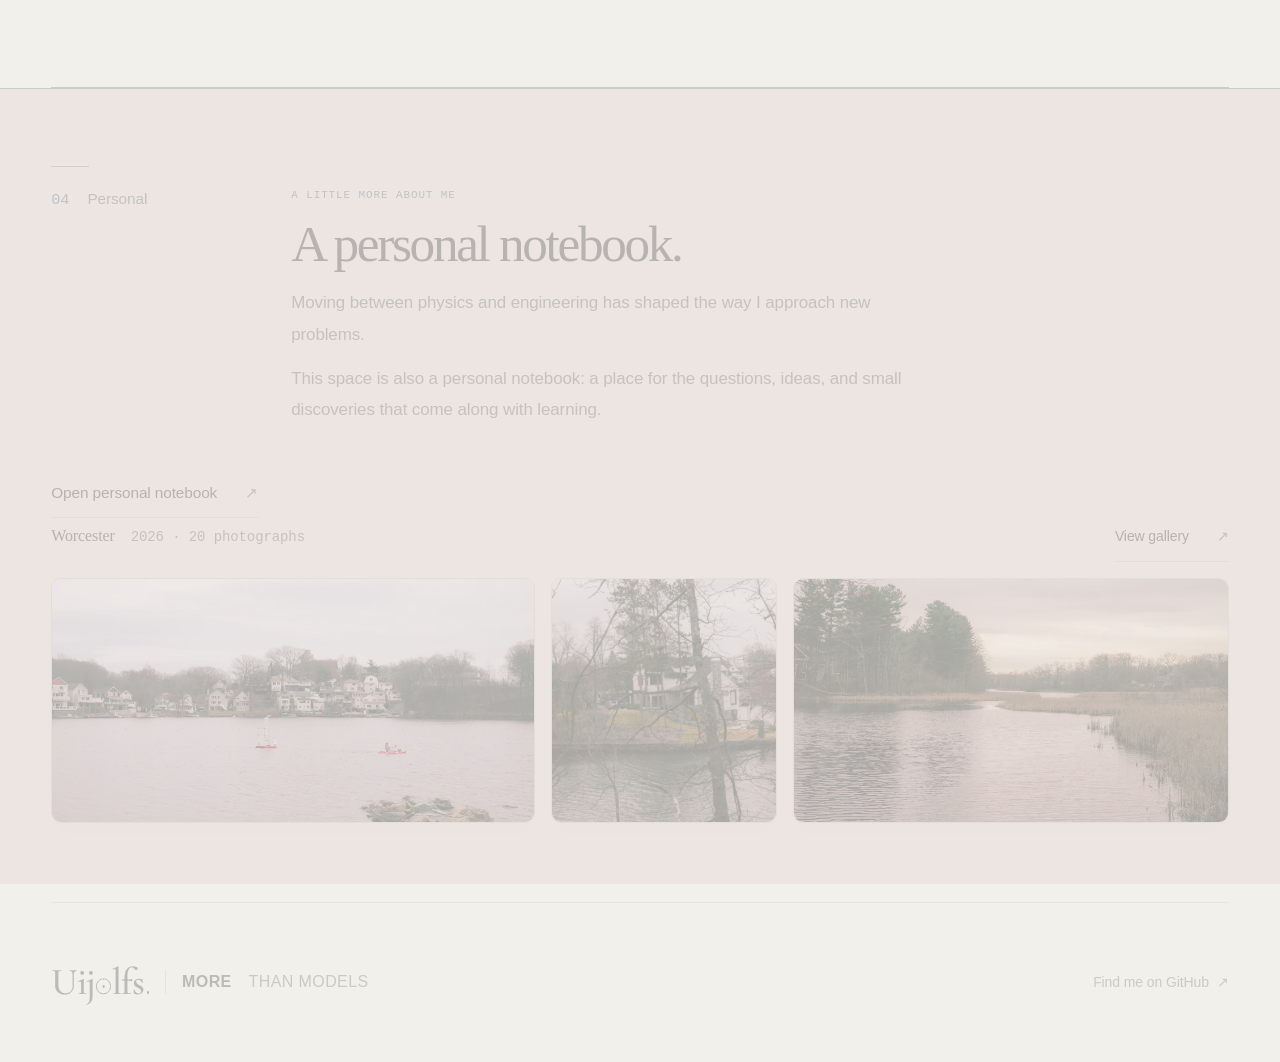
==== commit 81f9db96: "Center header navigation and soften surrounding visual weight" ====
--- a/index.html
+++ b/index.html
@@ -34,7 +34,7 @@
 <script src="navigation.js?v=1" defer></script>
 <link rel="stylesheet" href="night.css?v=1">
 <link rel="stylesheet" href="https://fonts.googleapis.com/css2?family=Cormorant+Garamond:wght@500&amp;display=swap">
-<link rel="stylesheet" href="wordmark.css?v=5">
+<link rel="stylesheet" href="wordmark.css?v=6">
 </head>
 <body>
   <a class="skip-link" href="#main">Skip to content</a>
--- a/wordmark.css
+++ b/wordmark.css
@@ -13,13 +13,17 @@
 .brand-lockup .brand-statement{margin:0;padding-left:16px;border-left:1px solid var(--line);color:var(--text);font:400 16px/1.5 var(--sans,Arial,sans-serif);letter-spacing:.025em;text-transform:uppercase;white-space:nowrap}
 .brand-statement strong{font-weight:700}
 .brand-statement span{font-weight:400;color:var(--muted)}
-.site-header,.gallery-page .gallery-header{display:grid;grid-template-columns:1fr auto auto;gap:24px;align-items:center}
+.site-header,.gallery-page .gallery-header{display:grid;grid-template-columns:minmax(0,1fr) auto minmax(0,1fr);gap:24px;align-items:center}
 .site-header>.brand-lockup{grid-column:1;grid-row:1}
 .site-header>nav,.site-header>.gallery-back{grid-column:2;grid-row:1}
 .site-header>.header-actions,.site-header>.github-link{grid-column:3;grid-row:1;justify-self:end}
+/* Equal outer columns keep navigation on the page centerline. */
+.site-header>nav{justify-self:center;background:transparent;border-color:color-mix(in srgb,var(--line) 45%,transparent)}
+.site-header .brand-statement{font-size:14px;color:var(--muted)}
+.site-header .brand-statement strong{font-weight:600}
 footer.page-width{display:flex;justify-content:space-between;align-items:center;flex-wrap:wrap;gap:24px;padding-block:36px}
 footer.page-width>a:last-child{margin-left:auto}
-@media(max-width:1100px){
+@media(max-width:1200px){
  .site-header,.site-header:has(.header-ecg),.gallery-page .gallery-header{grid-template-columns:1fr auto;height:auto;min-height:120px;padding-block:12px 18px;gap:8px 16px}
  .site-header>.header-actions,.site-header>.github-link{grid-column:2;grid-row:1}
  .site-header>nav,.site-header>.gallery-back{grid-column:1 / -1;grid-row:2;justify-self:center}
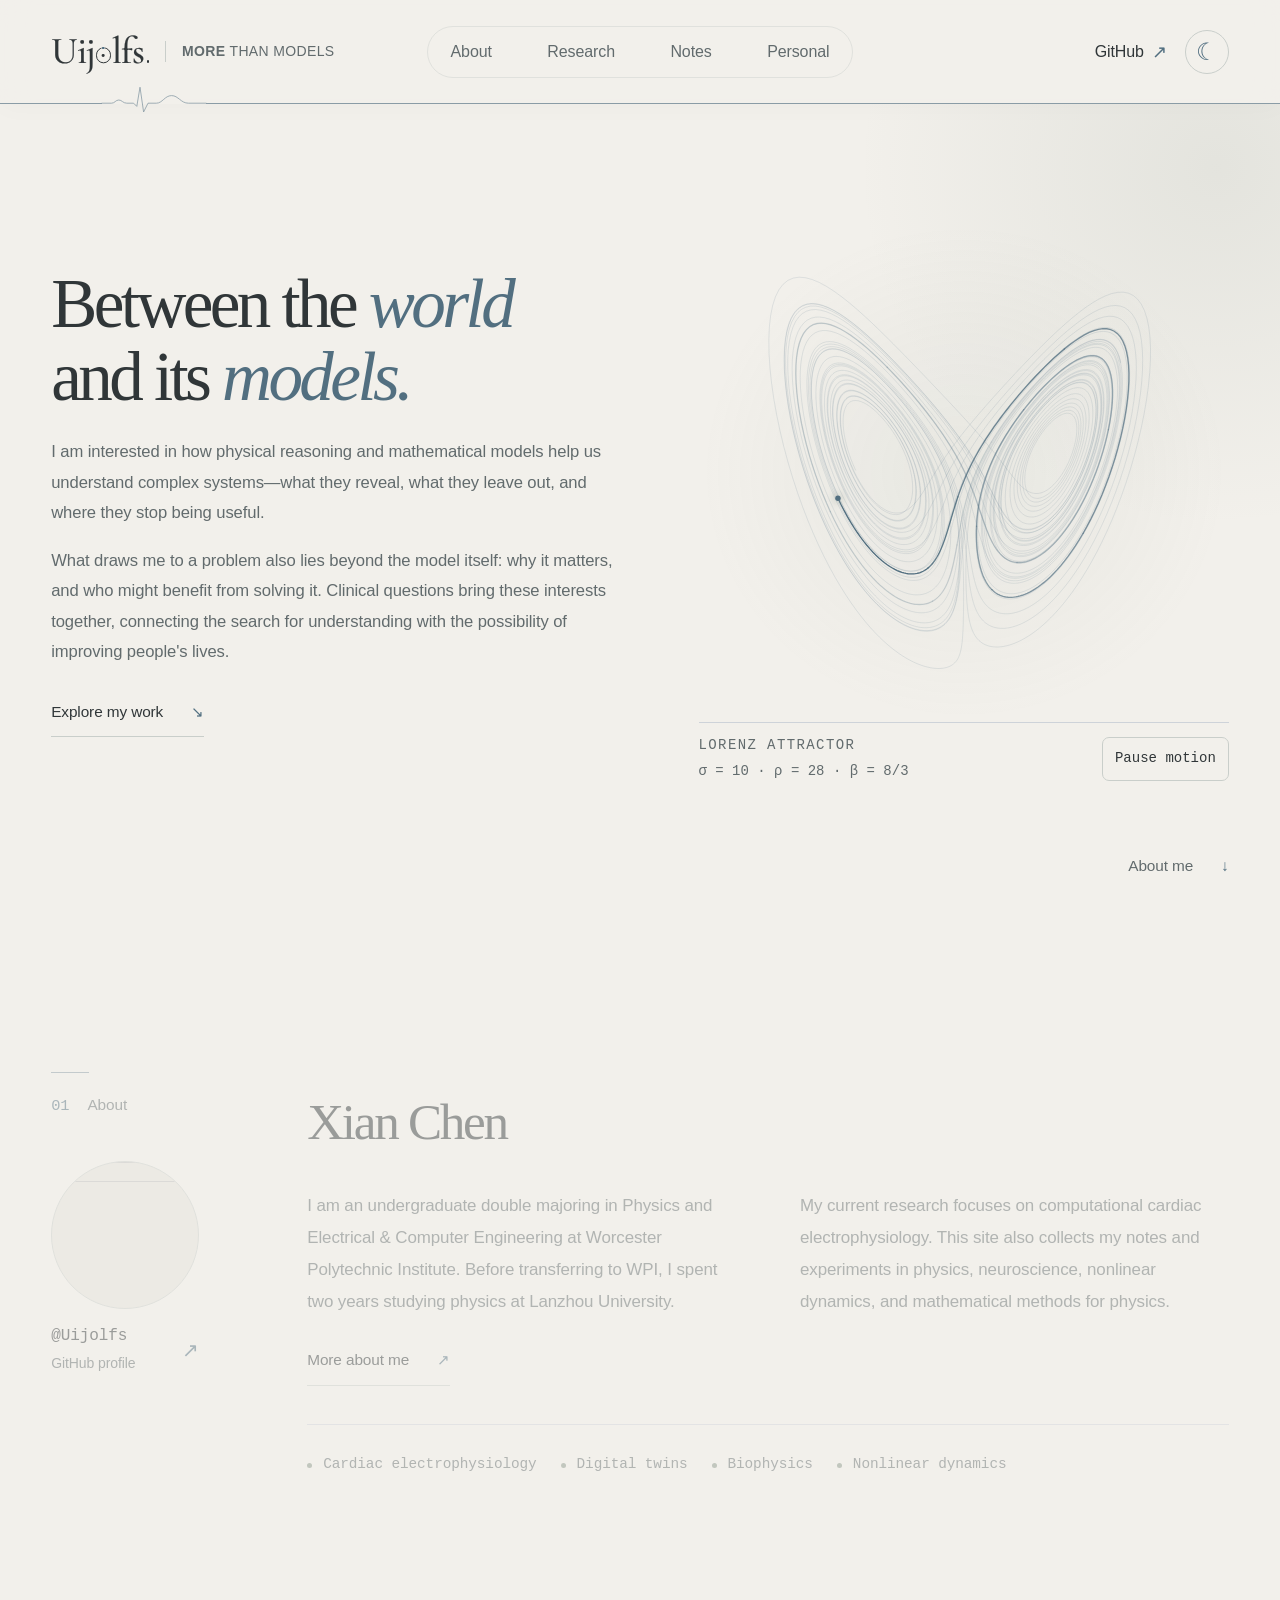
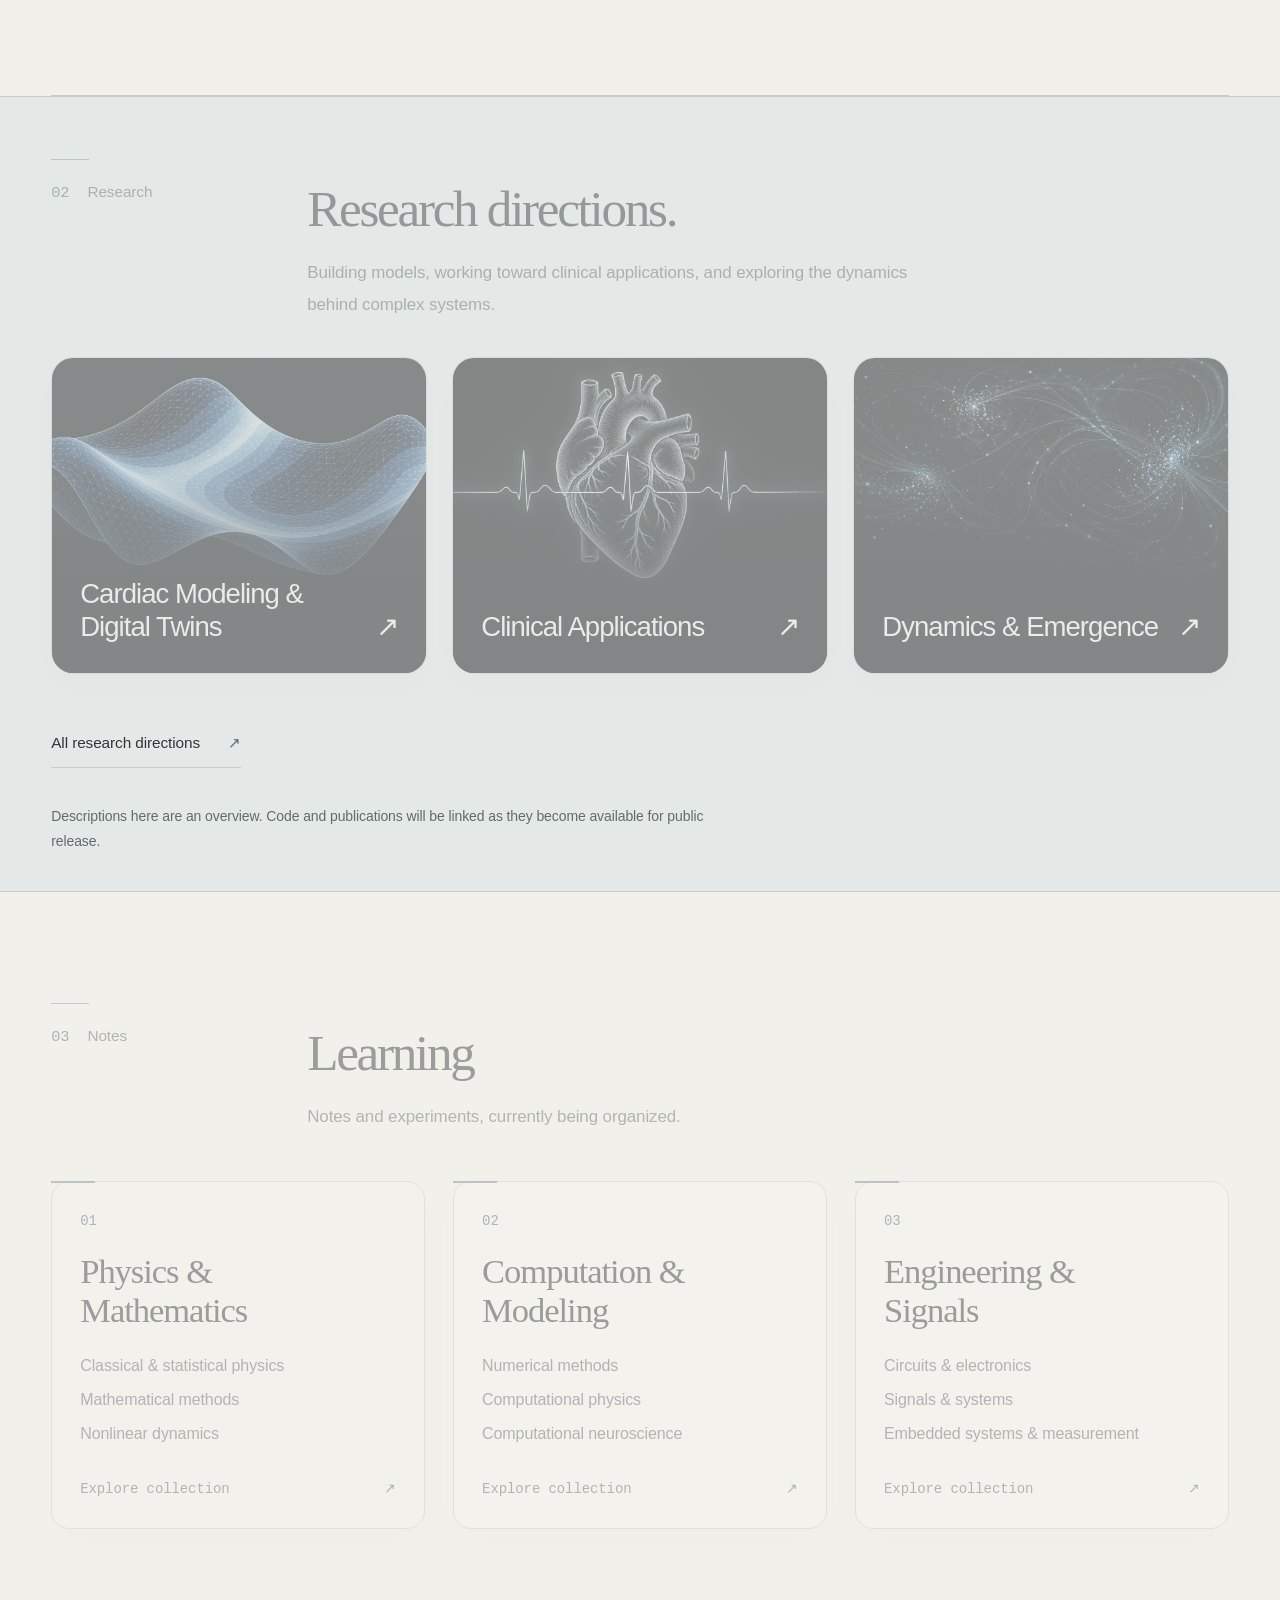
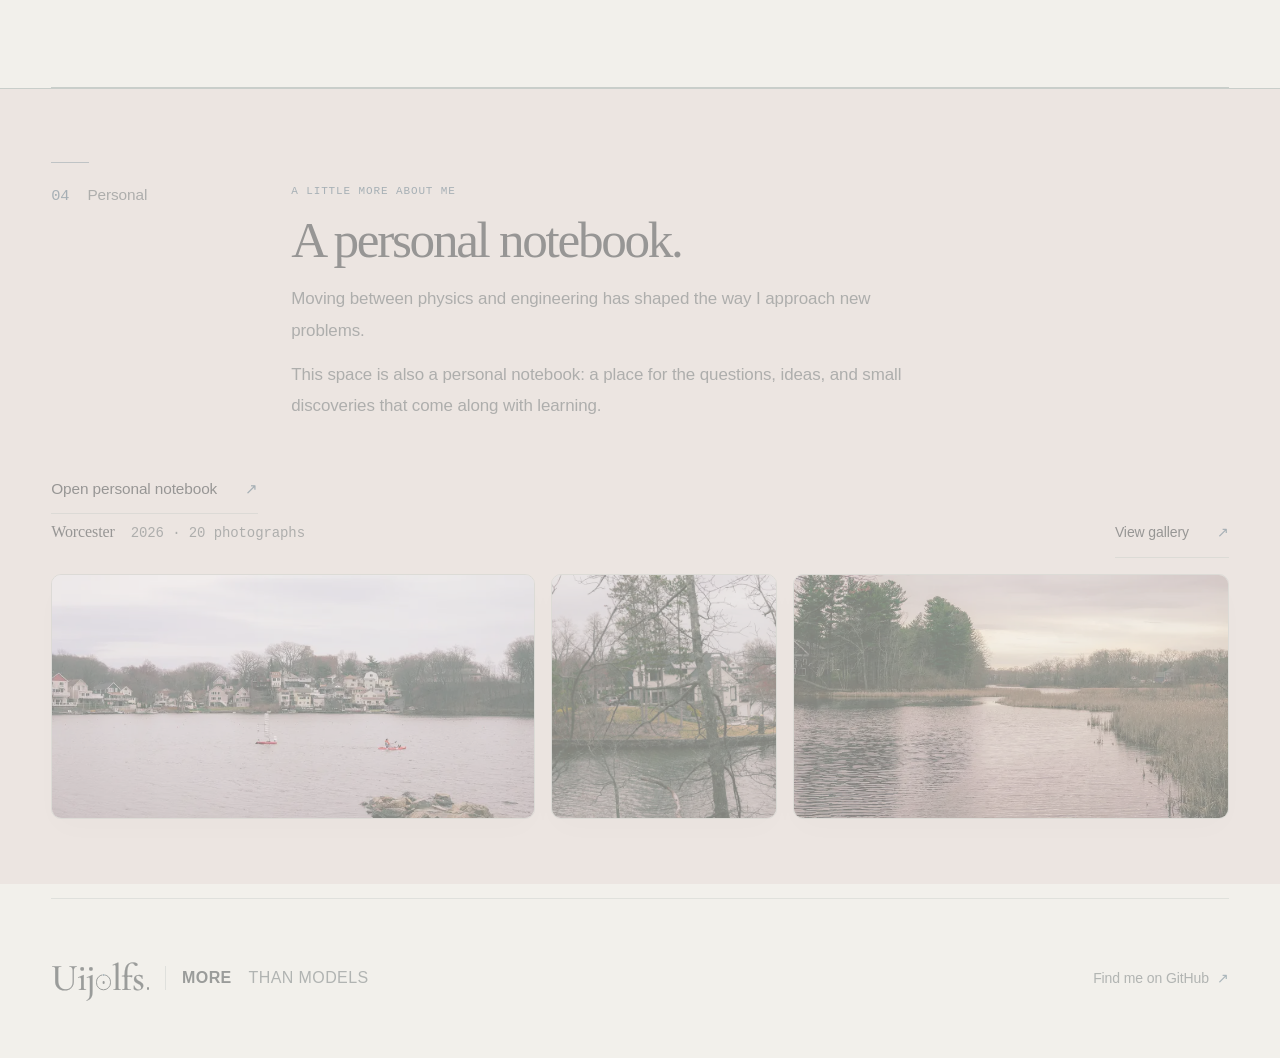
==== commit 438c8e78: "Stabilize spring scrolling, page motion and gallery transitions Preserve the Morandi and night palet" ====
--- a/index.html
+++ b/index.html
@@ -4,7 +4,7 @@
   <meta charset="utf-8">
   <meta name="viewport" content="width=device-width, initial-scale=1">
   <meta name="theme-color" content="#F2F0EB">
-  <script src="theme.js?v=1"></script>
+  <script src="theme.js?v=motion-20261016"></script>
   <meta name="description" content="Uijolfs — Xian Chen’s personal website. Physical reasoning, mathematical models, and questions that matter in people’s lives.">
   <title>Uijolfs · More Than Models</title>
   <link rel="canonical" href="https://uijolfs.github.io/">
@@ -27,11 +27,11 @@
   <link rel="icon" href="/assets/icons/ecg-tab-v3.png" type="image/png" sizes="32x32">
   <link rel="apple-touch-icon" href="/assets/icons/ecg-touch-v3.png" sizes="180x180">
   <link rel="mask-icon" href="/assets/icons/ecg-pinned-v3.svg" color="#397bd1">
-  <link rel="stylesheet" href="styles.css?v=avatar-circle-6">
-  <link rel="stylesheet" href="gallery.css?v=visual-refinement-3">
-  <script src="script.js?v=themes-1" defer></script>
-<link rel="stylesheet" href="morandi.css?v=1">
-<script src="navigation.js?v=1" defer></script>
+  <link rel="stylesheet" href="styles.css?v=motion-20261016">
+  <link rel="stylesheet" href="gallery.css?v=motion-20261016">
+  <script src="script.js?v=motion-20261016" defer></script>
+<link rel="stylesheet" href="morandi.css?v=motion-20261016">
+<script src="navigation.js?v=motion-20261016" defer></script>
 <link rel="stylesheet" href="night.css?v=1">
 <link rel="stylesheet" href="https://fonts.googleapis.com/css2?family=Cormorant+Garamond:wght@500&amp;display=swap">
 <link rel="stylesheet" href="wordmark.css?v=6">
--- a/styles.css
+++ b/styles.css
@@ -288,6 +288,7 @@
 
 /* Visual refinement: a roomier header, stronger type hierarchy, and quiet depth. */
 :root {
+  --header-size: 104px;
   --header-height: 104px;
   --page-edge: clamp(28px, 4vw, 78px);
   --content-max: 1460px;
@@ -296,7 +297,7 @@
 body { font-size: 17px; line-height: 1.7; letter-spacing: -.006em; font-kerning: normal; text-rendering: optimizeLegibility; }
 .page-width { width: min(var(--content-max), calc(100% - 2 * var(--page-edge))); }
 .site-header {
-  height: var(--header-height); padding-inline: var(--page-edge); gap: 40px;
+  height: var(--header-size, 104px); padding-inline: var(--page-edge); gap: 40px;
   background: rgba(10, 12, 16, .88); border-color: rgba(124, 145, 177, .28);
   box-shadow: inset 0 -1px rgba(255,255,255,.012);
 }
--- a/gallery.css
+++ b/gallery.css
@@ -10,7 +10,7 @@
 .album-preview { display: grid; grid-template-columns: 1.5fr .7fr 1.35fr; gap: 16px; }
 .album-preview a { display: block; overflow: hidden; border-radius: 10px; background: var(--bg); }
 .album-preview img { display: block; width: 100%; height: clamp(180px, 27vh, 290px); object-fit: cover; transition: transform .5s var(--ease-out); }
-.album-preview a:hover img { transform: scale(1.025); }
+@media (hover: hover) and (pointer: fine) { .album-preview a:hover img { transform: scale(1.025); } }
 .gallery-page .gallery-header { display: flex; height: 80px; min-height: 80px; }
 .gallery-back { min-height: 44px; display: inline-flex; align-items: center; gap: 12px; color: var(--muted); font-size: .875rem; }
 .gallery-back span { color: var(--accent); }
@@ -25,24 +25,26 @@
 .photo-item { break-inside: avoid; margin: 0 0 28px; }
 .photo-link { display: block; border-radius: 8px; overflow: hidden; background: var(--surface); }
 .photo-link img { display: block; width: 100%; height: auto; transition: transform .55s var(--ease-out); }
-.photo-link:hover img { transform: scale(1.018); }
+@media (hover: hover) and (pointer: fine) { .photo-link:hover img { transform: scale(1.018); } }
 .photo-item figcaption { margin-top: 10px; display: flex; justify-content: space-between; color: var(--dim); font-family: var(--mono); font-size: .875rem; letter-spacing: .03em; }
-.photo-lightbox { position: fixed; inset: 0; width: 100vw; max-width: none; height: 100dvh; max-height: none; margin: 0; padding: 20px clamp(16px, 4vw, 64px); border: 0; background: #090b0ff7; color: var(--text); overflow-y: auto; overscroll-behavior: contain; }
+.photo-lightbox { position: fixed; inset: 0; width: 100%; max-width: none; height: 100vh; height: 100dvh; max-height: none; margin: 0; padding: 20px clamp(16px, 4vw, 64px); border: 0; background: #090b0ff7; color: var(--text); overflow-y: auto; overscroll-behavior: contain; }
 .photo-lightbox::backdrop { background: #090b0f; }
 .photo-lightbox[open] { display: grid; grid-template-rows: auto minmax(0, 1fr) auto; gap: 16px; }
-.lightbox-top, .lightbox-bottom { display: flex; align-items: center; justify-content: space-between; gap: 16px; }
+.lightbox-top, .lightbox-bottom { flex-shrink: 0; display: flex; align-items: center; justify-content: space-between; gap: 16px; }
 .lightbox-title { font-size: 1rem; font-weight: 400; }
-.lightbox-close, .lightbox-step { display: inline-flex; justify-content: center; align-items: center; min-width: 48px; min-height: 48px; border: 1px solid var(--line); border-radius: 50%; background: transparent; color: var(--text); cursor: pointer; font-size: 1.25rem; }
+.lightbox-close, .lightbox-step { display: inline-flex; justify-content: center; align-items: center; min-width: 48px; min-height: 48px; flex-shrink: 0; border: 1px solid var(--line); border-radius: 50%; background: transparent; color: var(--text); cursor: pointer; font-size: 1.25rem; }
 .lightbox-close:hover, .lightbox-step:hover { border-color: var(--accent); color: var(--accent); }
 .lightbox-stage { min-height: 160px; position: relative; display: grid; place-items: center; touch-action: pan-y pinch-zoom; }
-.lightbox-stage img { display: block; width: 100%; height: 100%; min-height: 0; position: absolute; inset: 0; object-fit: contain; opacity: 1; transition: opacity .18s ease; }
-.lightbox-stage.is-loading img { opacity: 0; }
-.lightbox-status { position: relative; text-align: center; color: var(--muted); font-size: 1rem; }
+.lightbox-stage img { display: block; width: 100%; height: 100%; min-height: 0; position: absolute; inset: 0; object-fit: contain; opacity: 1; z-index: 1; user-select: none; }
+.lightbox-stage img[hidden] { display: none; }
+.lightbox-stage .lightbox-outgoing { opacity: 0; z-index: 0; pointer-events: none; }
+.lightbox-status { position: relative; z-index: 2; max-width: 100%; padding: 10px 16px; border-radius: 8px; background: #090b0fe6; text-align: center; color: var(--muted); font-size: 1rem; }
 .lightbox-status:empty { display: none; }
-.lightbox-position { text-align: center; font-family: var(--mono); font-size: .875rem; color: var(--muted); }
+.lightbox-position { min-width: 0; overflow-wrap: anywhere; text-align: center; font-family: var(--mono); font-size: .875rem; color: var(--muted); }
 .lightbox-position span { display: block; }
 .lightbox-position .lightbox-name { margin-top: 3px; color: var(--dim); }
-html.gallery-modal-open { overflow: hidden; }
+html.gallery-modal-open { overflow: hidden; scrollbar-gutter: stable; }
+.photo-lightbox { padding-top: max(20px, env(safe-area-inset-top)); padding-bottom: max(20px, env(safe-area-inset-bottom)); }
 @media (max-width: 1000px) { .photo-grid { columns: 2; } }
 @media (max-width: 760px) {
   .personal-section > .personal-gallery-layout { gap: 24px; }
@@ -53,7 +55,7 @@
   .gallery-main { padding-top: 32px; }
   .gallery-intro { align-items: flex-start; flex-direction: column; gap: 18px; margin-bottom: 30px; }
   .photo-grid { column-gap: 16px; }
-  .photo-lightbox { padding: 12px 16px; }
+  .photo-lightbox { padding: max(12px, env(safe-area-inset-top)) max(16px, env(safe-area-inset-right)) max(12px, env(safe-area-inset-bottom)) max(16px, env(safe-area-inset-left)); }
 }
 @media (max-width: 520px) { .photo-grid { columns: 1; } }
 @media (prefers-reduced-motion: reduce) {
--- a/morandi.css
+++ b/morandi.css
@@ -4,7 +4,7 @@
 .site-header,.site-header.is-scrolled{background:rgba(242,240,235,.94);border-color:var(--line);box-shadow:0 4px 24px #30363806}
 nav{background:#ffffff30;border-color:var(--line)}nav a.active,nav a[aria-current=page]{background:#526f8010;color:var(--accent)}
 .hero::before{background:radial-gradient(circle,#87948722,transparent 68%)}
-.learning-section::before,.personal-section::before{background:none}
+.learning-section::before,.personal-section::before{display:none}
 .hero-intro .hero-description,.about-copy p,.section-intro>p,.personal-content p:not(.eyebrow),.interest-strip span{color:var(--muted)}
 .section-number,.hero-heading em{color:var(--accent)}
 .interest-strip span::before{background:var(--sage);box-shadow:none}
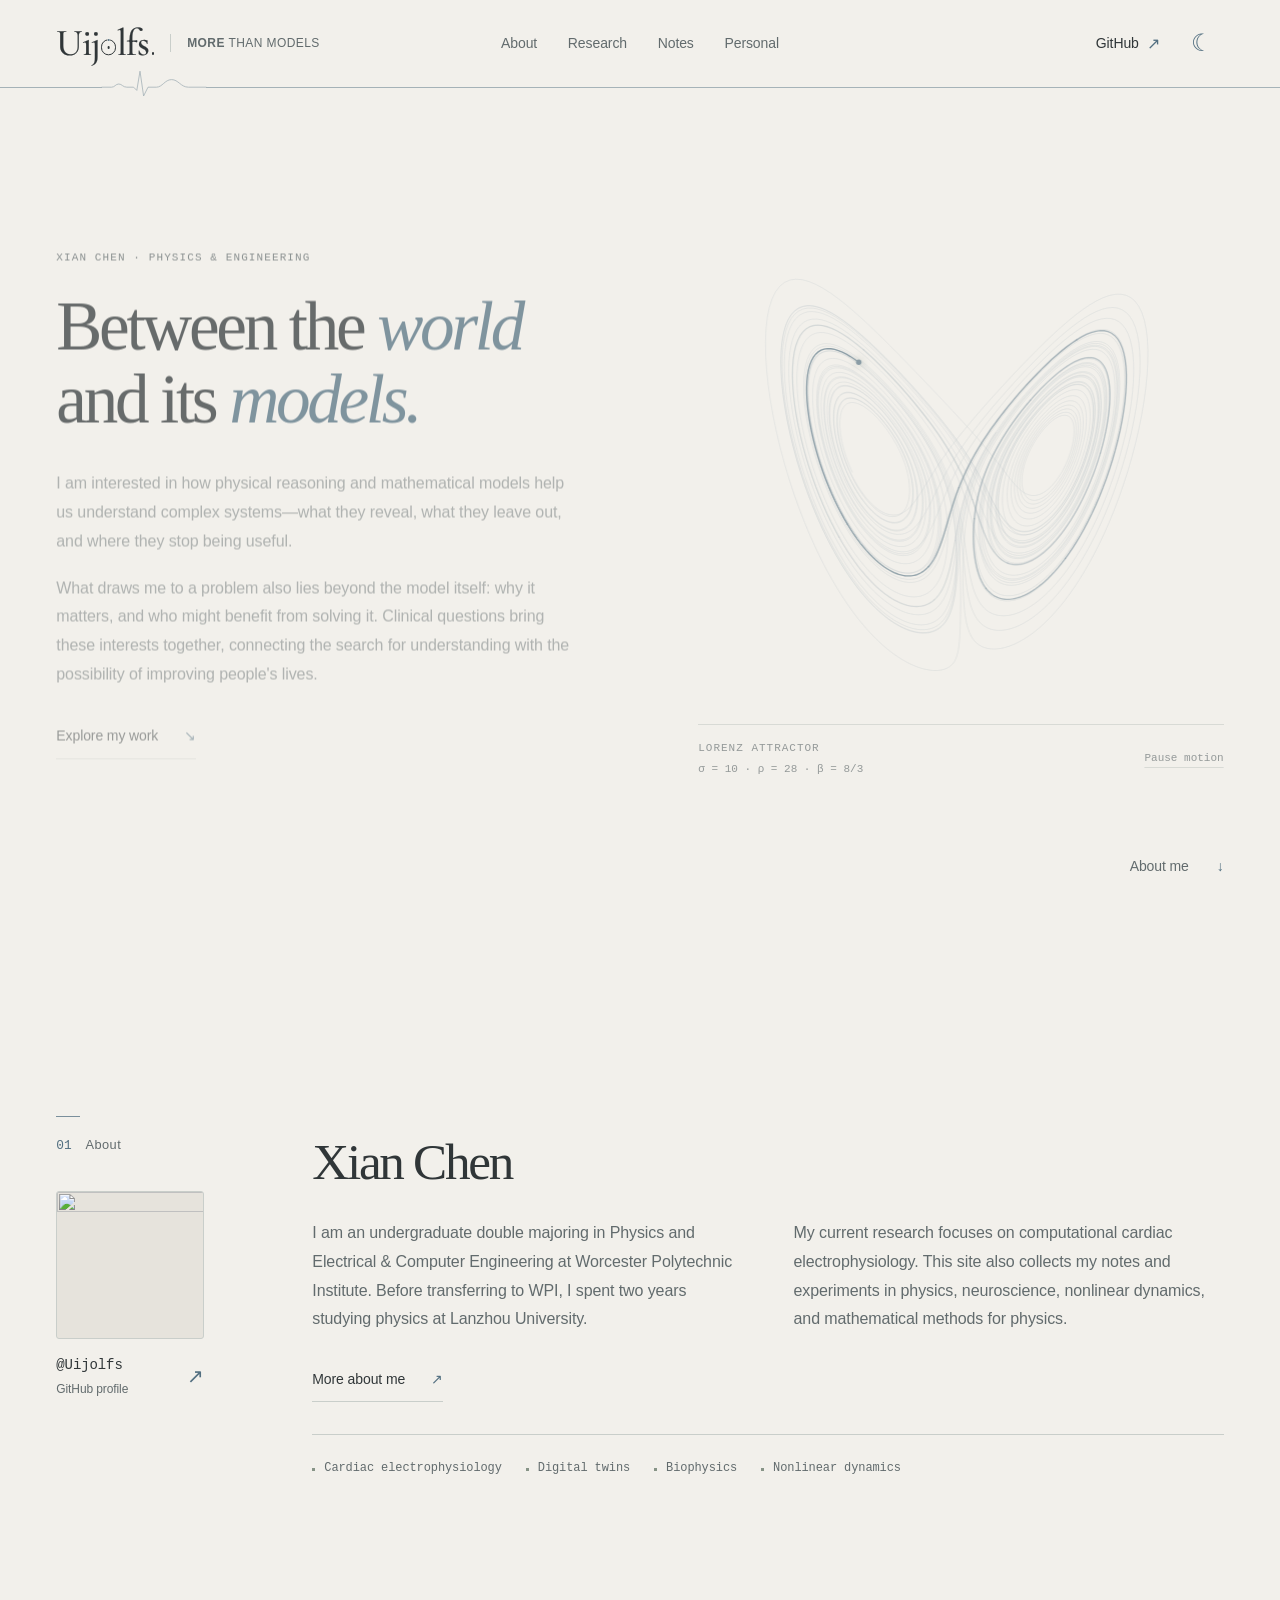
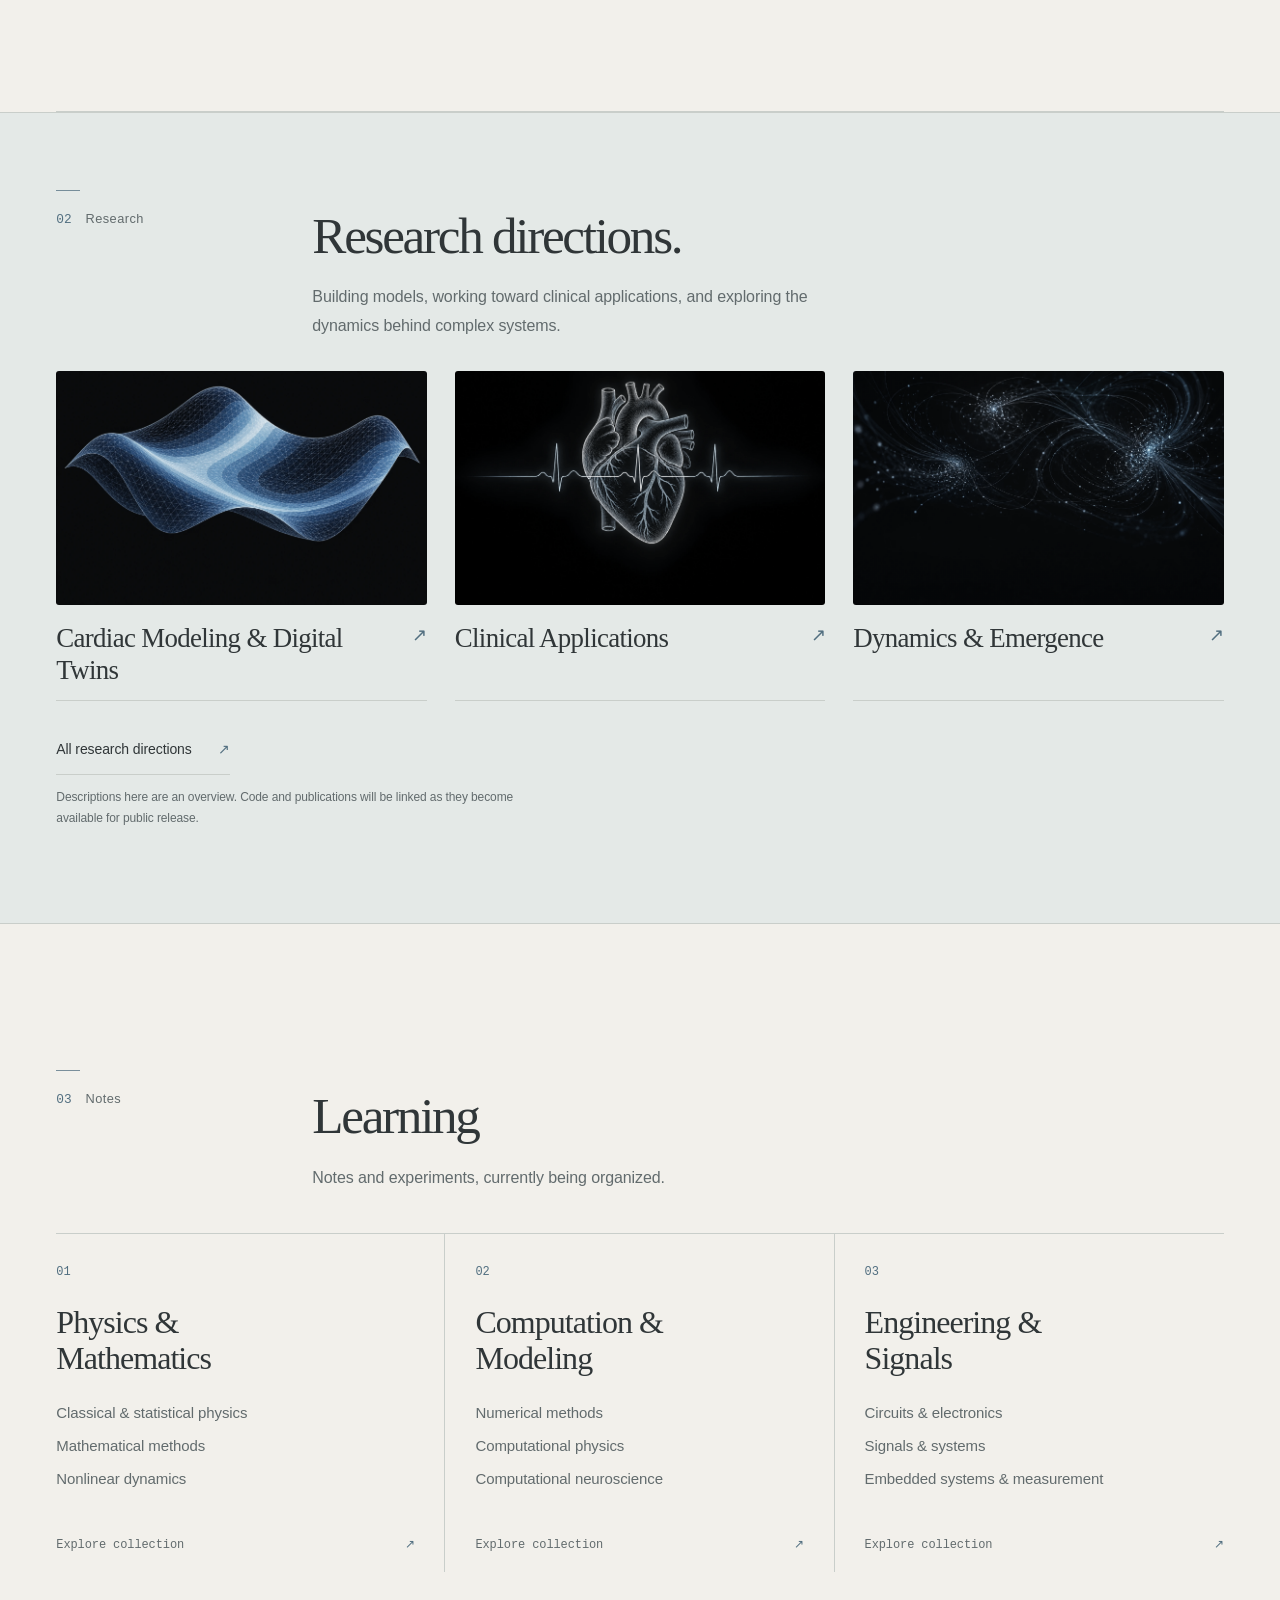
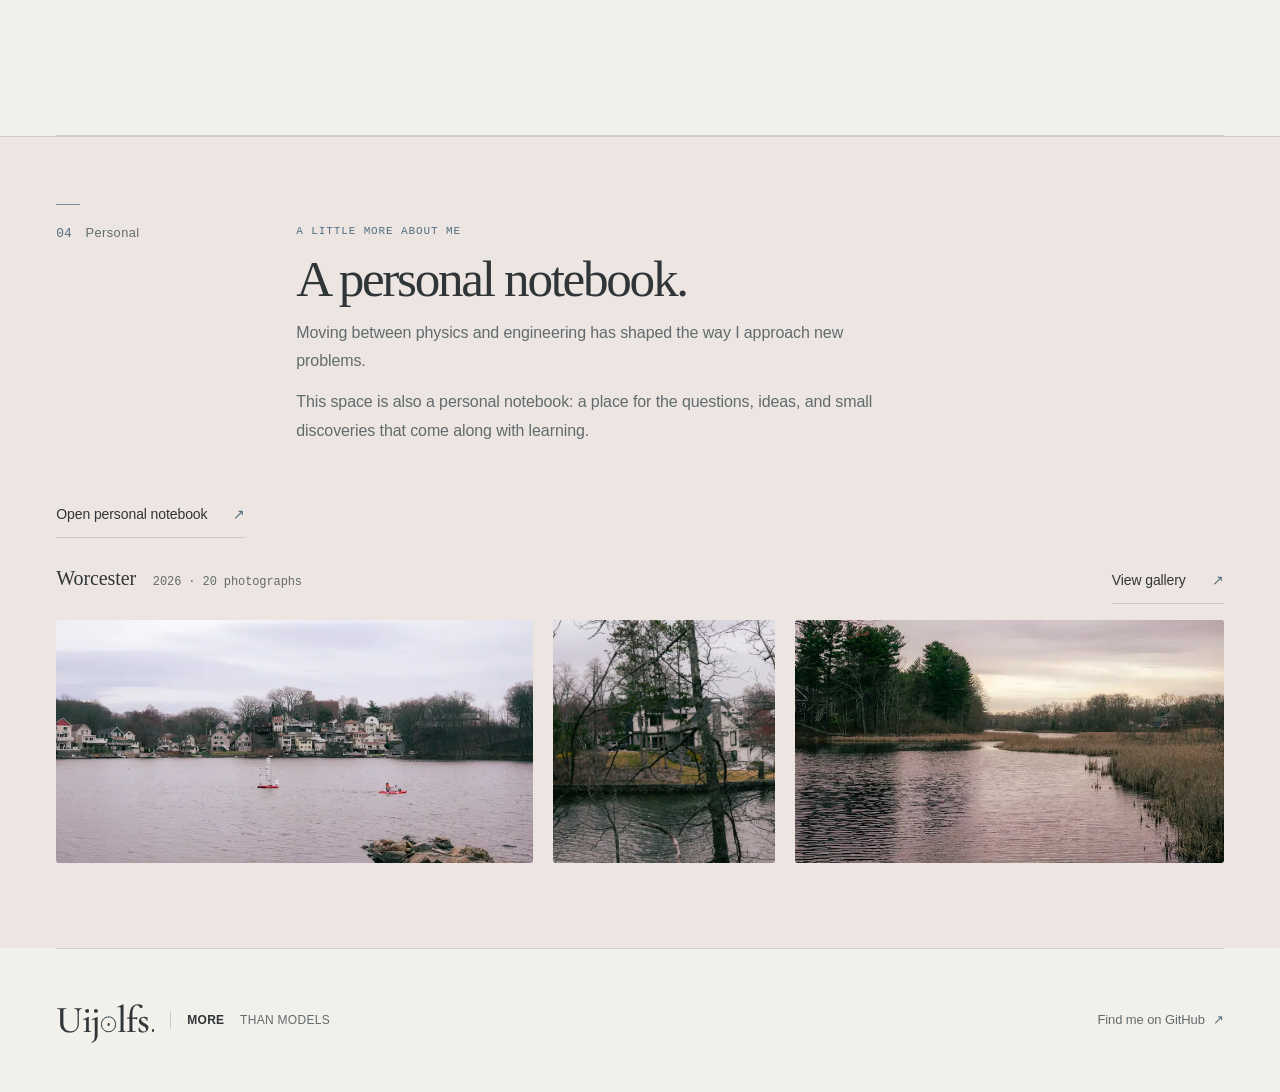
==== commit 9fc48446: "Refine motion handoff and editorial layout Keep pulls responsive during rebound, finish page turns w" ====
--- a/index.html
+++ b/index.html
@@ -28,13 +28,14 @@
   <link rel="apple-touch-icon" href="/assets/icons/ecg-touch-v3.png" sizes="180x180">
   <link rel="mask-icon" href="/assets/icons/ecg-pinned-v3.svg" color="#397bd1">
   <link rel="stylesheet" href="styles.css?v=motion-20261016">
-  <link rel="stylesheet" href="gallery.css?v=motion-20261016">
-  <script src="script.js?v=motion-20261016" defer></script>
+  <link rel="stylesheet" href="gallery.css?v=refinement-20261016-2">
 <link rel="stylesheet" href="morandi.css?v=motion-20261016">
-<script src="navigation.js?v=motion-20261016" defer></script>
 <link rel="stylesheet" href="night.css?v=1">
 <link rel="stylesheet" href="https://fonts.googleapis.com/css2?family=Cormorant+Garamond:wght@500&amp;display=swap">
 <link rel="stylesheet" href="wordmark.css?v=6">
+<link rel="stylesheet" href="refinements.css?v=refinement-20261016-2">
+  <script src="script.js?v=refinement-20261016-2" defer></script>
+  <script src="navigation.js?v=refinement-20261016-2" defer></script>
 </head>
 <body>
   <a class="skip-link" href="#main">Skip to content</a>
@@ -57,6 +58,7 @@
     <section class="hero" id="home" aria-labelledby="hero-title">
       <div class="hero-content page-width">
         <div class="hero-heading">
+          <p class="hero-kicker">Xian Chen · Physics &amp; Engineering</p>
           <h1 id="hero-title">Between the <em>world</em><br>and its <em>models.</em></h1>
         <div class="hero-intro">
           <p class="hero-description">I am interested in how physical reasoning and mathematical models help us understand complex systems—what they reveal, what they leave out, and where they stop being useful.</p>
--- a/gallery.css
+++ b/gallery.css
@@ -35,9 +35,9 @@
 .lightbox-close, .lightbox-step { display: inline-flex; justify-content: center; align-items: center; min-width: 48px; min-height: 48px; flex-shrink: 0; border: 1px solid var(--line); border-radius: 50%; background: transparent; color: var(--text); cursor: pointer; font-size: 1.25rem; }
 .lightbox-close:hover, .lightbox-step:hover { border-color: var(--accent); color: var(--accent); }
 .lightbox-stage { min-height: 160px; position: relative; display: grid; place-items: center; touch-action: pan-y pinch-zoom; }
-.lightbox-stage img { display: block; width: 100%; height: 100%; min-height: 0; position: absolute; inset: 0; object-fit: contain; opacity: 1; z-index: 1; user-select: none; }
+.lightbox-stage img { display: block; width: 100%; height: 100%; min-height: 0; position: absolute; inset: 0; object-fit: contain; background: #090b0f; opacity: 1; z-index: 1; user-select: none; }
 .lightbox-stage img[hidden] { display: none; }
-.lightbox-stage .lightbox-outgoing { opacity: 0; z-index: 0; pointer-events: none; }
+.lightbox-stage .lightbox-outgoing { opacity: 1; z-index: 0; pointer-events: none; }
 .lightbox-status { position: relative; z-index: 2; max-width: 100%; padding: 10px 16px; border-radius: 8px; background: #090b0fe6; text-align: center; color: var(--muted); font-size: 1rem; }
 .lightbox-status:empty { display: none; }
 .lightbox-position { min-width: 0; overflow-wrap: anywhere; text-align: center; font-family: var(--mono); font-size: .875rem; color: var(--muted); }
--- a/refinements.css
+++ b/refinements.css
@@ -0,0 +1,366 @@
+/* Quiet editorial structure. The day and night palettes stay in their theme files. */
+:root {
+  --content-max: 1360px;
+  --header-size: 88px;
+  --page-edge: clamp(24px, 4.4vw, 80px);
+  --detail-radius: 3px;
+}
+
+body { line-height: 1.72; }
+h1, h2, h3, h4 { font-kerning: normal; }
+a, button { -webkit-tap-highlight-color: transparent; }
+a:focus-visible, button:focus-visible { outline: 2px solid var(--accent); outline-offset: 5px; }
+
+/* A compact masthead leaves more room for the page itself. */
+.site-header,
+.site-header.is-scrolled,
+[data-theme=dark] .site-header,
+[data-theme=dark] .site-header.is-scrolled {
+  box-shadow: none;
+  backdrop-filter: none;
+  -webkit-backdrop-filter: none;
+  background: var(--bg);
+}
+.site-header { gap: 24px; }
+.gallery-page .gallery-header { height: var(--header-size); min-height: var(--header-size); }
+.site-header > nav,
+[data-theme=dark] .site-header > nav {
+  gap: clamp(18px, 2.4vw, 34px);
+  padding: 0;
+  border: 0;
+  border-radius: 0;
+  background: transparent;
+  font-size: .875rem;
+}
+.site-header nav a {
+  display: inline-flex;
+  align-items: center;
+  min-height: 44px;
+  padding: 8px 0;
+  border-radius: 0;
+  background: transparent;
+  transition: color 160ms ease;
+}
+.site-header nav a::after { left: 0; right: 0; bottom: 4px; }
+.site-header nav a.active,
+.site-header nav a[aria-current=page],
+[data-theme=dark] .site-header nav a.active,
+[data-theme=dark] .site-header nav a[aria-current=page] { background: transparent; color: var(--accent); }
+.site-header nav a[aria-current=page]::after { transform: scaleX(1); }
+.site-header .brand-statement { font-size: 12px; letter-spacing: .035em; }
+.header-actions { gap: 20px; }
+.header-actions .github-link { font-size: .875rem; }
+.theme-toggle { border-color: transparent; transition: color 160ms ease, border-color 160ms ease; }
+.theme-toggle:hover { background: transparent; }
+.site-header .header-ecg { opacity: .48; }
+
+/* Type, spacing, and a light caption rule carry the opening composition. */
+.hero::before,
+[data-theme=dark] .hero::before { display: none; }
+.hero-kicker {
+  margin: 0 0 22px;
+  color: var(--muted);
+  font: 400 11px/1.6 var(--mono);
+  letter-spacing: .1em;
+  text-transform: uppercase;
+}
+#home .hero-heading h1 { letter-spacing: -.048em; }
+.hero-intro .hero-description { max-width: 58ch; }
+#home .hero-intro { padding-top: 26px; }
+.hero-intro .hero-description,
+.about-copy p,
+.section-intro > p,
+.personal-content p:not(.eyebrow) { font-size: 1rem; line-height: 1.8; }
+.chaos-stage,
+[data-theme=dark] .chaos-stage { background: none; border-radius: 0; }
+.chaos-figure figcaption { border-color: var(--line); }
+.chaos-name { font-size: 11px; letter-spacing: .09em; }
+.chaos-parameters { font-size: 11px; }
+.chaos-figure .motion-button {
+  min-height: 44px;
+  padding: 7px 0 7px 12px;
+  background: transparent;
+  border: 0;
+  border-radius: 0;
+  color: var(--muted);
+  font-size: 11px;
+  text-decoration: underline;
+  text-decoration-color: var(--line);
+  text-underline-offset: 6px;
+}
+.chaos-figure .motion-button:hover { color: var(--text); text-decoration-color: var(--accent); }
+.text-link { padding-block: 6px 8px; font-size: .875rem; gap: 26px; }
+.scroll-link { font-size: .875rem; }
+.text-link > span,
+.scroll-link > span,
+.research-open > span:last-child,
+.learning-repository > span { transition: transform 180ms ease; }
+
+/* Consistent section indices and ruled columns replace floating panels. */
+.section-marker { gap: 14px; }
+.section-marker::before { width: 24px; opacity: .75; top: -18px; }
+.section-marker h2, .section-number { font-size: .8rem; }
+.section-marker h2 { letter-spacing: .035em; }
+.section-number { font-variant-numeric: tabular-nums; }
+.section-headline { font-size: clamp(2.65rem, 4vw, 4.25rem); line-height: 1.08; }
+.section-intro > p { max-width: 57ch; margin-top: 20px; }
+.about-copy { margin-top: 30px; gap: clamp(30px, 4vw, 64px); }
+.about-avatar { border-radius: var(--detail-radius); }
+.about-github { margin-top: 34px; }
+.about-github:hover .about-avatar,
+.about-github:focus-visible .about-avatar { box-shadow: none; }
+.about-github-handle { font-size: .875rem; }
+.about-github-label { font-size: .75rem; }
+.interest-strip { gap: 12px 24px; padding-top: 24px; margin-top: 32px; border-color: var(--line); }
+.interest-strip span { font-size: .75rem; padding-left: 12px; }
+.interest-strip span::before,
+[data-theme=dark] .interest-strip span::before { width: 3px; height: 3px; border-radius: 0; box-shadow: none; }
+
+/* Research is presented as a small image index, with titles on the page. */
+[data-theme=dark] .research-section,
+[data-theme=dark] .chapter:nth-child(2n) { background: #151b24; }
+.research-layout { row-gap: 30px; padding-block: clamp(44px, 6.5vh, 72px); }
+.research-grid { gap: clamp(18px, 2.2vw, 32px); }
+.research-card,
+[data-theme=dark] .research-card,
+.research-card:hover,
+.research-card:not(.is-active):hover {
+  border: 0;
+  border-radius: 0;
+  background: transparent;
+  box-shadow: none;
+  overflow: visible;
+}
+.research-front { display: flex; flex-direction: column; min-height: 0; overflow: hidden; isolation: auto; }
+.research-front::after { display: none; }
+.research-art {
+  position: relative;
+  z-index: auto;
+  inset: auto;
+  display: block;
+  width: 100%;
+  height: clamp(180px, 26vh, 280px);
+  flex: 0 0 auto;
+  object-fit: cover;
+  object-position: center top;
+  opacity: 1;
+  border-radius: var(--detail-radius);
+  transition: opacity 180ms ease;
+}
+.research-card:not(.is-active):hover .research-art { transform: none; opacity: .9; }
+.research-open {
+  position: relative;
+  inset: auto;
+  flex: 1;
+  align-items: flex-start;
+  padding: 18px 0 14px;
+  min-height: 90px;
+  border-bottom: 1px solid var(--line);
+  color: var(--text);
+  transition: border-color 180ms ease;
+}
+.research-card h4 {
+  font-family: var(--display);
+  font-size: clamp(1.45rem, 2.1vw, 1.9rem);
+  line-height: 1.18;
+  font-weight: 400;
+  letter-spacing: -.025em;
+}
+.research-open > span:last-child { flex-shrink: 0; color: var(--accent); font: 400 18px/1.4 var(--sans); }
+.research-card:hover .research-open,
+.research-card:focus-visible .research-open { border-color: var(--accent); }
+.research-public-note { max-width: 72ch; font-size: .75rem; line-height: 1.7; }
+.research-layout > .text-link { padding-top: 0; }
+.research-layout > .release-note { margin-top: -18px; }
+
+.learning-grid { gap: 0; border-top: 1px solid var(--line); margin-top: 40px; }
+.learning-column,
+[data-theme=dark] .learning-column,
+.learning-column:hover,
+.learning-column:focus-visible {
+  padding: 28px 30px 8px;
+  border: 0;
+  border-right: 1px solid var(--line);
+  border-radius: 0;
+  background: transparent;
+  box-shadow: none;
+  transform: none;
+}
+.learning-column:first-child { padding-left: 0; }
+.learning-column:last-child { border-right: 0; padding-right: 0; }
+.learning-column::before { display: none; }
+.learning-number { font-size: .75rem; }
+.learning-column h4 { margin-block: 22px; font-size: clamp(1.8rem, 2.5vw, 2.45rem); }
+.learning-column ul { font-size: .9375rem; line-height: 1.8; margin-bottom: 36px; }
+.learning-repository { font-size: .75rem; min-height: 36px; }
+
+/* Photographs retain the frame; controls use the same restrained rhythm. */
+.album-preview a,
+.photo-link,
+[data-theme=dark] .album-preview a,
+[data-theme=dark] .photo-link { border: 0; border-radius: var(--detail-radius); box-shadow: none; }
+.album-preview { gap: 20px; }
+.album-heading { margin-top: 22px; }
+.album-heading h4 { font-size: 1.25rem; }
+.album-heading h4 span { font-size: .75rem; }
+.album-preview img,
+.photo-link img { transition: transform 220ms ease; }
+.project-layout img { border-radius: var(--detail-radius); }
+.chapter-inner { max-width: 1120px; }
+.chapter h1, .chapter h2 { letter-spacing: -.045em; }
+.chapter h1 { max-width: 17ch; }
+.chapter-lead { font-size: clamp(1.0625rem, 1.55vw, 1.3rem); line-height: 1.8; }
+.chapter-copy { font-size: 1rem; }
+.chapter h3 { font-size: 1.125rem; }
+.chapter .eyebrow { font-size: .6875rem; letter-spacing: .12em; }
+.chapter-index { gap: 16px 32px; margin-top: 36px; }
+.detail-grid { gap: 48px; }
+.detail-grid article { padding-top: 12px; }
+.project-layout { gap: clamp(28px, 4vw, 60px); }
+.project-layout .release-note { padding-top: 20px; border-top: 1px solid var(--line); font-size: .75rem; }
+.gallery-main { padding-top: clamp(48px, 6vw, 80px); }
+.gallery-intro { border-bottom: 1px solid var(--line); padding-bottom: 30px; margin-bottom: 32px; }
+.gallery-intro h1 { font-size: clamp(3.5rem, 6.5vw, 6.4rem); }
+.gallery-intro .eyebrow, .gallery-count, .photo-item figcaption { font-size: .75rem; }
+.photo-item { margin-bottom: 30px; }
+.photo-item figcaption { margin-top: 12px; }
+footer.page-width { border-top: 1px solid var(--line); gap: 28px; min-height: 144px; }
+footer.page-width > a { font-size: .8125rem; color: var(--muted); }
+footer .brand-lockup .brand-statement { font-size: 12px; }
+
+main > section, footer.page-width { transition: opacity 160ms ease; }
+main > section.spring-preview, footer.spring-preview {
+  transform: none;
+  opacity: .90;
+  filter: none;
+  transition: opacity 160ms ease;
+  will-change: auto;
+}
+
+@media (hover: hover) and (pointer: fine) {
+  .research-card:hover .research-open > span:last-child,
+  .learning-column:hover .learning-repository > span { transform: translate(2px, -2px); }
+}
+
+@media (max-width: 1200px) {
+  .site-header, .site-header:has(.header-ecg), .gallery-page .gallery-header {
+    height: auto;
+    min-height: 112px;
+    padding-block: 10px 12px;
+    gap: 2px 20px;
+  }
+  .site-header > nav { gap: 32px; }
+  .site-header > nav a { min-height: 40px; }
+}
+@media (min-width: 851px) and (max-height: 760px) {
+  .hero-kicker { margin-bottom: 12px; }
+  #home .hero-intro { padding-top: 18px; }
+  #home .hero-intro .hero-description { font-size: .9375rem; line-height: 1.7; }
+  #home .hero-intro .text-link { margin-top: 14px; }
+  .research-layout { row-gap: 24px; padding-block: 38px; }
+  .research-art { height: 180px; }
+  .research-open { min-height: 78px; padding-block: 14px 12px; }
+  .research-card h4 { font-size: 1.5rem; }
+  .research-layout > .release-note { margin-top: -14px; }
+  .section-grid, .learning-section { padding-block: 46px; }
+  .learning-grid { margin-top: 30px; }
+  .learning-column { padding-top: 22px; }
+  .learning-column h4 { font-size: 1.9rem; margin-block: 16px; }
+  .learning-column ul { margin-bottom: 22px; }
+}
+@media (max-width: 850px) {
+  .hero-kicker { margin-bottom: 20px; }
+  #home .hero-content { padding-block: 44px 28px; }
+  .hero-intro .hero-description { max-width: 64ch; }
+  .research-grid { gap: 32px; }
+  .research-art { height: auto; aspect-ratio: 16 / 10; }
+  .research-open { min-height: 0; padding-block: 16px 20px; }
+  .research-card h4 { font-size: 1.75rem; }
+  .research-layout > .release-note { margin-top: -12px; }
+  .section-headline { font-size: clamp(2.5rem, 6vw, 3.4rem); }
+  .chapter { padding-block: 60px; }
+}
+@media (max-width: 760px) {
+  :root { --page-edge: 22px; }
+  .site-header, .site-header:has(.header-ecg), .gallery-page .gallery-header {
+    grid-template-columns: minmax(0, 1fr) auto;
+    min-height: 104px;
+    padding: 10px var(--page-edge) 12px;
+    gap: 2px 12px;
+  }
+  .site-header > .brand-lockup { grid-column: 1; grid-row: 1; justify-self: start; }
+  .site-header > .header-actions { grid-column: 2; grid-row: 1; }
+  .site-header > nav, .site-header > .gallery-back { grid-column: 1 / -1; grid-row: 2; }
+  .site-header > nav { justify-content: space-between; justify-self: stretch; gap: 12px; font-size: .8125rem; }
+  .site-header > .gallery-back { justify-self: start; font-size: .8125rem; min-height: 38px; }
+  .site-header .brand-lockup { gap: 10px; }
+  .site-header .brand-lockup .wordmark { font-size: 32px; }
+  .site-header .brand-lockup .brand-statement { padding-left: 10px; font-size: 10px; letter-spacing: .02em; }
+  .header-actions .github-link { display: none; }
+  .header-actions { gap: 0; }
+  .theme-toggle { width: 44px; height: 44px; }
+  .hero-kicker { font-size: 10px; letter-spacing: .07em; }
+  #home .hero-heading h1 { font-size: clamp(2.65rem, 10.5vw, 4rem); line-height: 1.08; }
+  #home .hero-intro { padding-top: 24px; }
+  .hero-intro .hero-description { font-size: .9375rem; }
+  #home .chaos-stage { height: clamp(220px, 64vw, 360px); }
+  #home .hero-bottom { padding-block: 18px 28px; }
+  .section-grid, .learning-section { padding-block: 64px; }
+  .personal-section > .personal-gallery-layout { padding-block: 64px; }
+  .research-layout { padding-block: 64px; }
+  .section-marker::before { top: -14px; }
+  .section-headline { font-size: clamp(2.4rem, 9.2vw, 3.25rem); }
+  .about-copy { margin-top: 24px; gap: 20px; }
+  .about-github { margin-top: 24px; }
+  .interest-strip { gap: 12px 20px; }
+  .learning-grid { gap: 0; margin-top: 30px; }
+  .learning-column,
+  .learning-column:first-child,
+  .learning-column:last-child { border: 0; border-bottom: 1px solid var(--line); padding: 24px 0; }
+  .learning-column:last-child { border-bottom: 0; padding-bottom: 0; }
+  .learning-column h4 { font-size: 1.9rem; margin-block: 12px 16px; }
+  .learning-column ul { margin-bottom: 18px; }
+  .learning-repository { min-height: 32px; }
+  .album-preview { gap: 12px; }
+  .album-preview img { height: 190px; }
+  .album-heading h4 span { display: block; margin: 4px 0 0; font-size: .6875rem; }
+  .album-heading .text-link { font-size: .8125rem; }
+  .chapter h1 { font-size: clamp(2.5rem, 10.4vw, 4rem); }
+  .chapter h2 { font-size: clamp(2.3rem, 8.5vw, 3.5rem); margin-block: 20px 28px; }
+  .chapter-copy { font-size: .9375rem; }
+  .chapter-index { gap: 12px; }
+  .detail-grid { gap: 28px; }
+  .gallery-intro { padding-bottom: 24px; margin-bottom: 26px; gap: 20px; }
+  .gallery-intro h1 { font-size: clamp(3rem, 13vw, 4.6rem); }
+  .gallery-main { padding-top: 44px; }
+  footer.page-width { padding-block: 28px; gap: 20px; min-height: 144px; }
+  footer .brand-lockup .brand-statement { font-size: 10px; }
+}
+@media (max-width: 360px) {
+  :root { --page-edge: 18px; }
+  .site-header .brand-lockup .wordmark { font-size: 29px; }
+  .site-header .brand-lockup { gap: 8px; }
+  .site-header .brand-lockup .brand-statement { font-size: 9px; padding-left: 8px; }
+  .hero-kicker { font-size: 9px; }
+  .chaos-figure figcaption { gap: 8px; }
+  .chaos-name, .chaos-parameters, .chaos-figure .motion-button { font-size: 10px; }
+}
+@media (min-width: 761px) and (max-height: 500px) {
+  .site-header, .site-header:has(.header-ecg), .gallery-page .gallery-header {
+    grid-template-columns: minmax(0, 1fr) auto minmax(0, 1fr);
+    height: 68px;
+    min-height: 68px;
+    padding-block: 8px;
+    gap: 20px;
+  }
+  .site-header > nav, .site-header > .gallery-back { grid-column: 2; grid-row: 1; }
+  .site-header > .header-actions { grid-column: 3; grid-row: 1; }
+  .site-header .brand-lockup .wordmark { font-size: 32px; }
+  .site-header .brand-statement, .header-actions .github-link { display: none; }
+}
+@media (prefers-reduced-motion: reduce) {
+  main > section, footer.page-width,
+  main > section.spring-preview, footer.spring-preview { opacity: 1; transform: none; transition: none; }
+  .research-art, .research-open, .album-preview img, .photo-link img,
+  .research-open > span:last-child, .learning-repository > span { transition: none; transform: none; }
+}
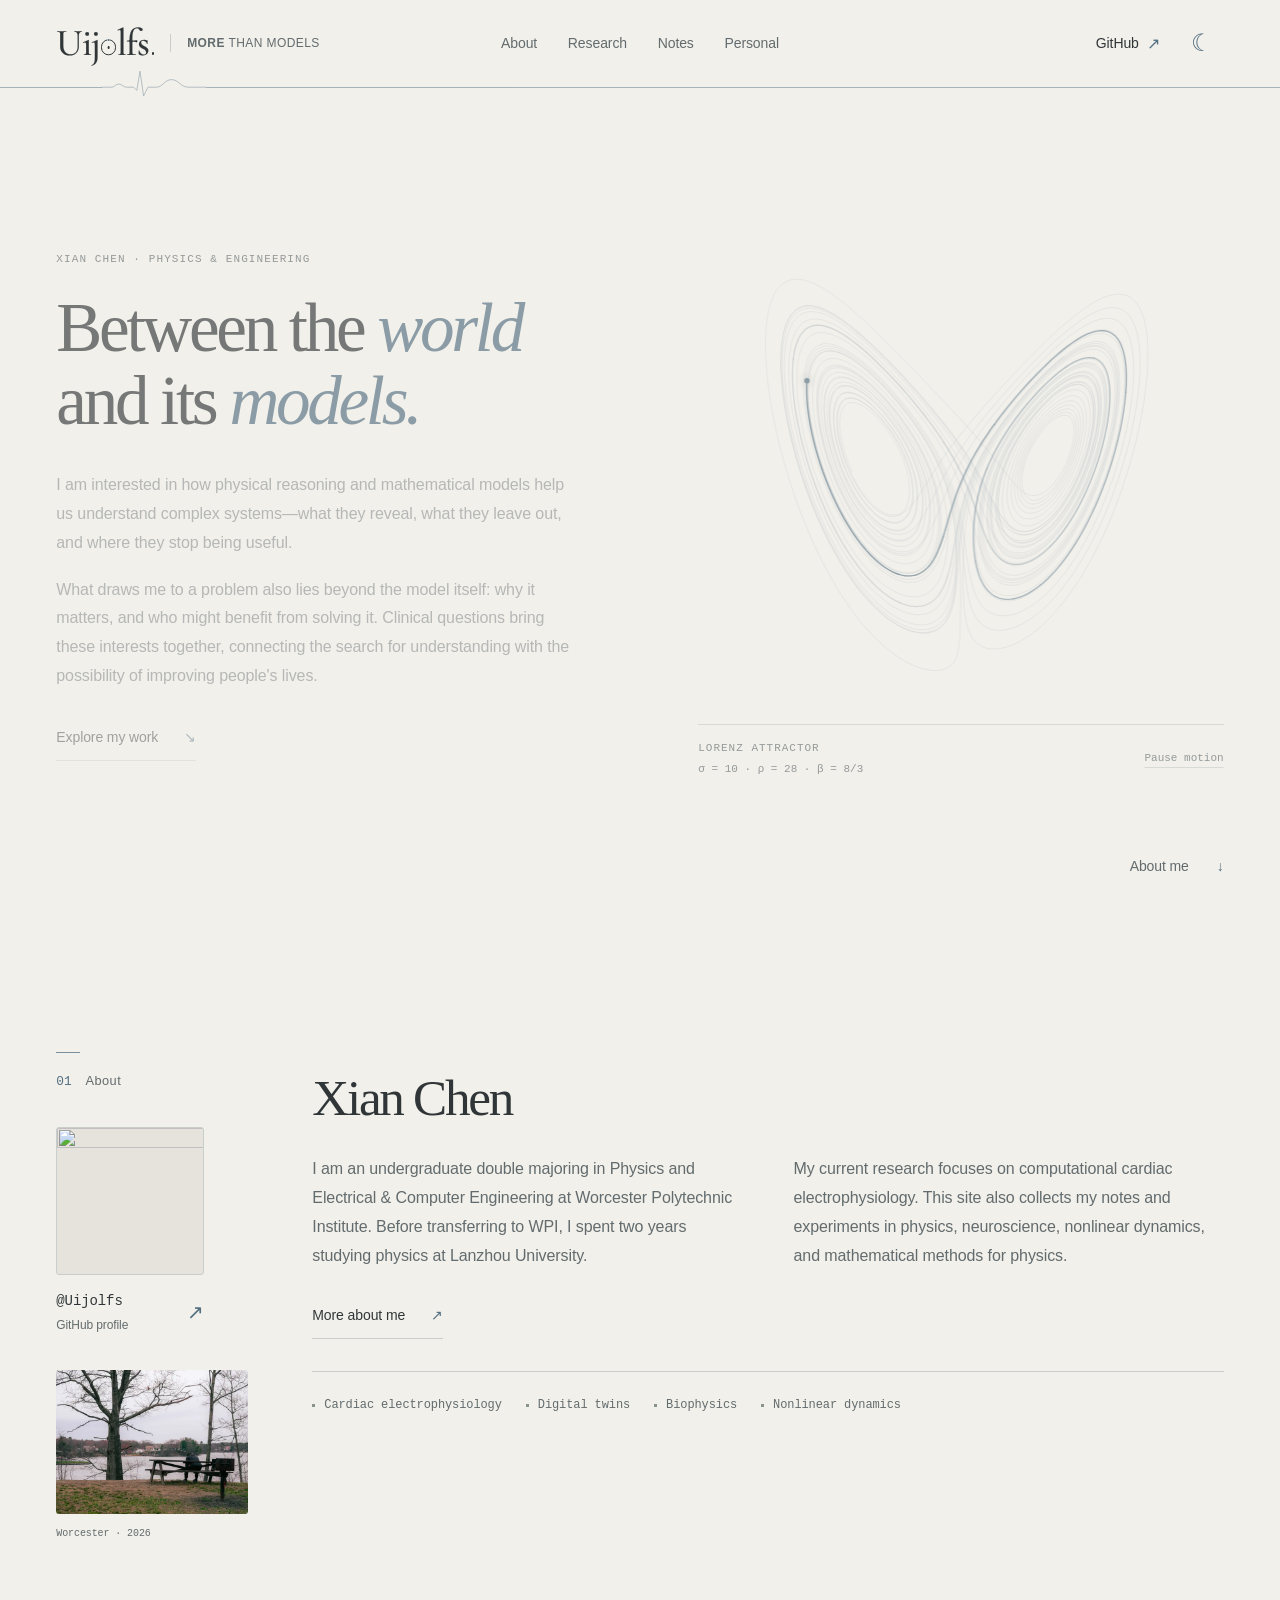
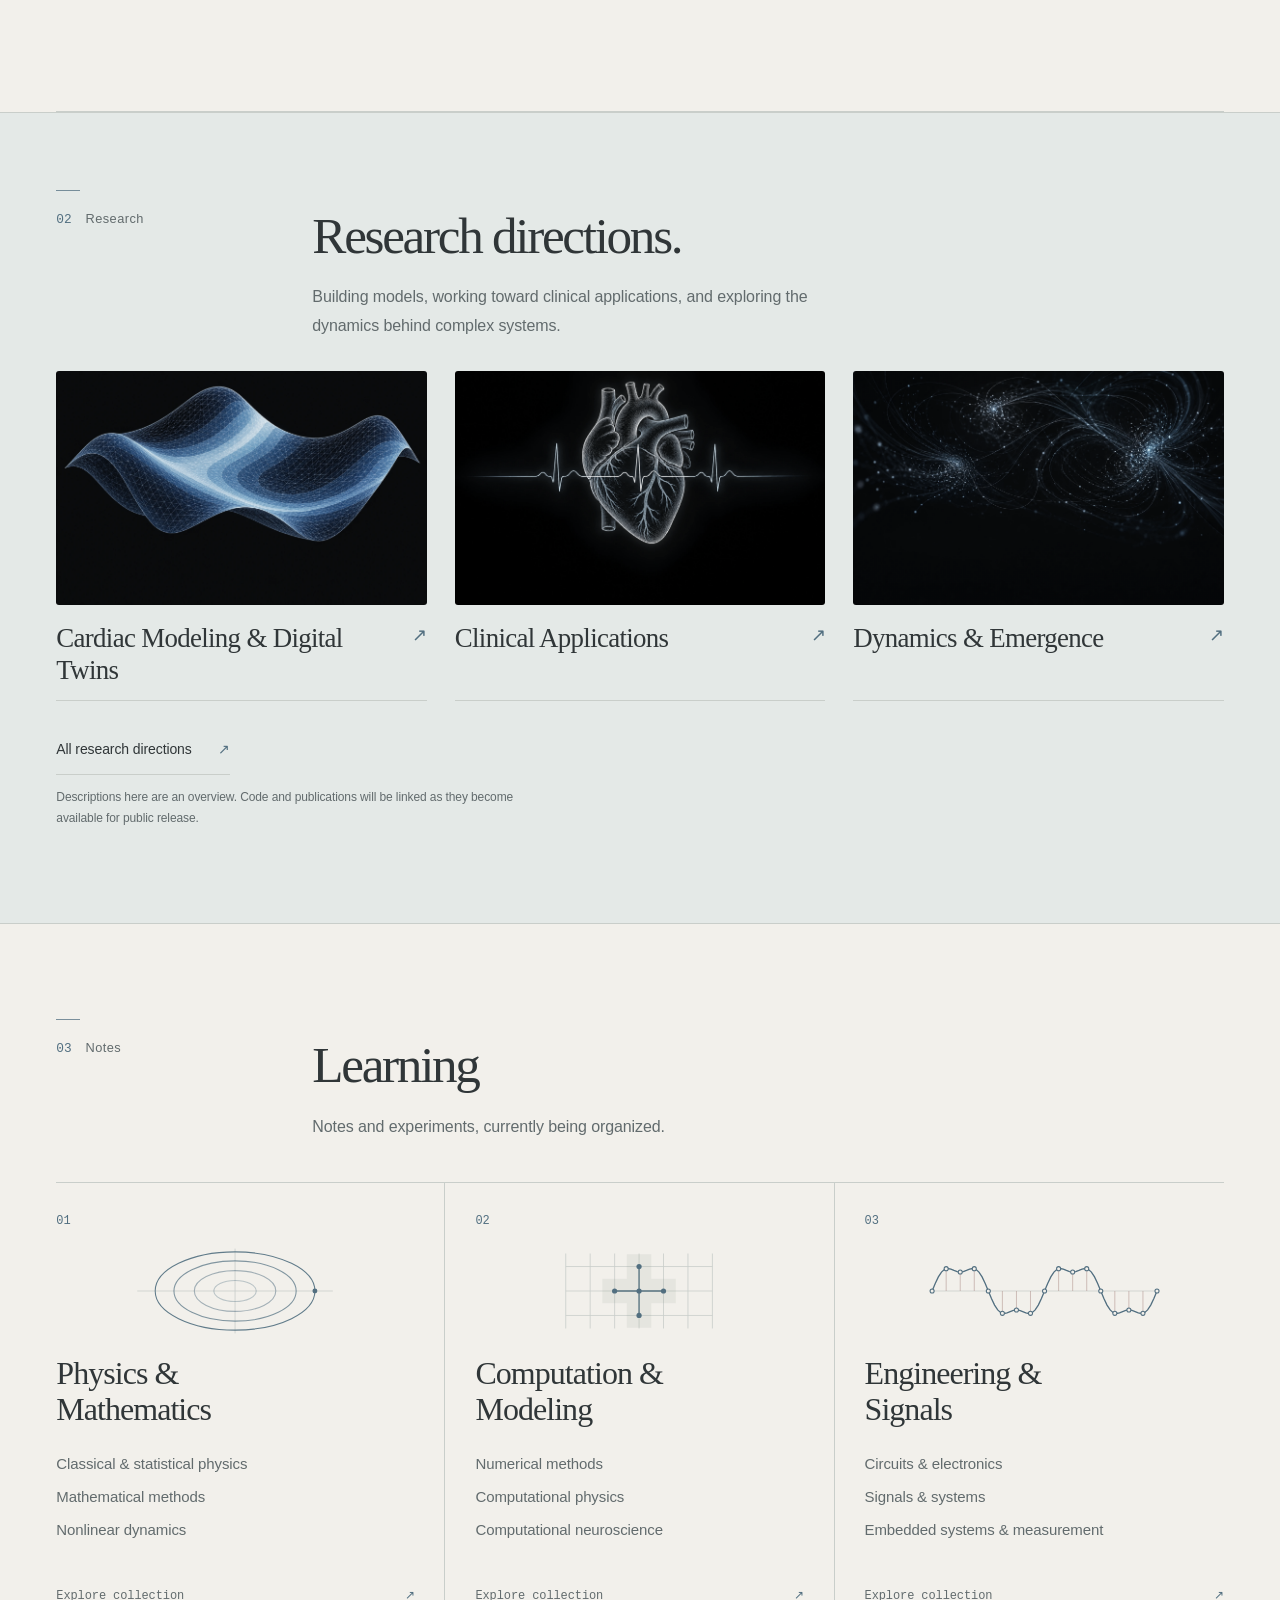
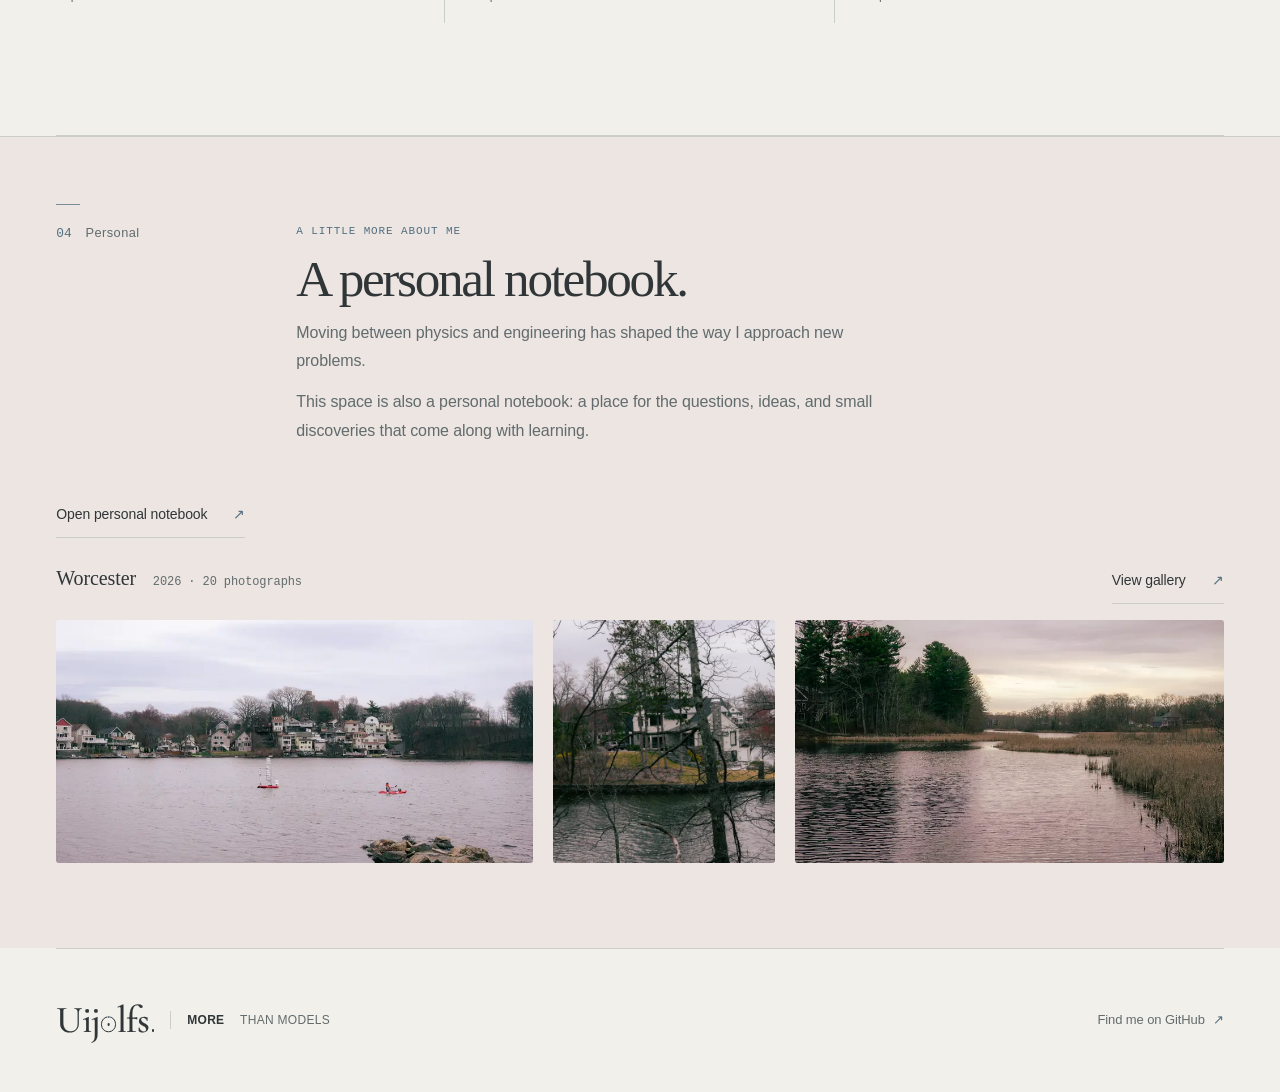
==== commit f9afa72e: "Add photography and scientific illustrations across the site Give About and Personal distinct photog" ====
--- a/index.html
+++ b/index.html
@@ -34,6 +34,7 @@
 <link rel="stylesheet" href="https://fonts.googleapis.com/css2?family=Cormorant+Garamond:wght@500&amp;display=swap">
 <link rel="stylesheet" href="wordmark.css?v=6">
 <link rel="stylesheet" href="refinements.css?v=refinement-20261016-2">
+  <link rel="stylesheet" href="visuals.css?v=visuals-20261016">
   <script src="script.js?v=refinement-20261016-2" defer></script>
   <script src="navigation.js?v=refinement-20261016-2" defer></script>
 </head>
@@ -82,6 +83,12 @@
           <span class="about-github-copy"><span class="about-github-handle">@Uijolfs</span><span class="about-github-label">GitHub profile</span></span>
           <span class="about-github-arrow" aria-hidden="true">↗</span>
         </a>
+        <figure class="about-snapshot">
+          <a href="gallery.html#dsc08584" aria-label="View my photograph of a lakeside picnic table">
+            <img src="assets/photos/worcester-2026/dsc08584-thumb.webp" width="800" height="450" alt="A picnic table beneath bare trees beside the lake." loading="lazy" decoding="async">
+          </a>
+          <figcaption>Worcester · 2026</figcaption>
+        </figure>
       </div>
       <div class="section-body">
         <h3 class="section-headline" id="about-title">Xian Chen</h3>
@@ -115,18 +122,21 @@
       <div class="learning-grid">
         <a class="learning-column" href="notes.html#physics">
           <span class="learning-number" aria-hidden="true">01</span>
+          <div class="note-sketch"><svg viewBox="0 0 300 108" aria-hidden="true" focusable="false" xmlns="http://www.w3.org/2000/svg"><path d="M30 54H270M150 2V106" stroke="var(--line)"/><ellipse cx="150" cy="54" rx="26" ry="13" fill="none" stroke="currentColor" stroke-width="1.3" opacity="0.35"/><ellipse cx="150" cy="54" rx="50" ry="25" fill="none" stroke="currentColor" stroke-width="1.3" opacity="0.5"/><ellipse cx="150" cy="54" rx="75" ry="37" fill="none" stroke="currentColor" stroke-width="1.3" opacity="0.7"/><ellipse cx="150" cy="54" rx="98" ry="48" fill="none" stroke="currentColor" stroke-width="1.3" opacity="0.9"/><circle cx="248" cy="54" r="3" fill="currentColor"/></svg></div>
           <h4>Physics &amp;<br>Mathematics</h4>
           <ul><li>Classical &amp; statistical physics</li><li>Mathematical methods</li><li>Nonlinear dynamics</li></ul>
           <span class="learning-repository">Explore collection <span aria-hidden="true">↗</span></span>
         </a>
         <a class="learning-column" href="notes.html#computation">
           <span class="learning-number" aria-hidden="true">02</span>
+          <div class="note-sketch"><svg viewBox="0 0 300 108" aria-hidden="true" focusable="false" xmlns="http://www.w3.org/2000/svg"><path d="M60 8V100 M90 8V100 M120 8V100 M150 8V100 M180 8V100 M210 8V100 M240 8V100 M60 24H240 M60 54H240 M60 84H240" fill="none" stroke="var(--line)"/><path d="M120 54H180M150 24V84" stroke="currentColor" stroke-width="1.6"/><path d="M135 9h30v30h30v30h-30v30h-30V69h-30V39h30Z" fill="var(--sage)" opacity=".12"/><circle cx="150.00" cy="54.00" r="3.2" fill="currentColor"/><circle cx="120.00" cy="54.00" r="3.2" fill="currentColor"/><circle cx="180.00" cy="54.00" r="3.2" fill="currentColor"/><circle cx="150.00" cy="24.00" r="3.2" fill="currentColor"/><circle cx="150.00" cy="84.00" r="3.2" fill="currentColor"/></svg></div>
           <h4>Computation &amp;<br>Modeling</h4>
           <ul><li>Numerical methods</li><li>Computational physics</li><li>Computational neuroscience</li></ul>
           <span class="learning-repository">Explore collection <span aria-hidden="true">↗</span></span>
         </a>
         <a class="learning-column" href="notes.html#engineering">
           <span class="learning-number" aria-hidden="true">03</span>
+          <div class="note-sketch"><svg viewBox="0 0 300 108" aria-hidden="true" focusable="false" xmlns="http://www.w3.org/2000/svg"><path d="M12 54H288" stroke="var(--line)"/><path d="M12.00 54V54.00 M29.25 54V26.60 M46.50 54V30.75 M63.75 54V26.60 M81.00 54V54.00 M98.25 54V81.40 M115.50 54V77.25 M132.75 54V81.40 M150.00 54V54.00 M167.25 54V26.60 M184.50 54V30.75 M201.75 54V26.60 M219.00 54V54.00 M236.25 54V81.40 M253.50 54V77.25 M270.75 54V81.40 M288.00 54V54.00" stroke="var(--rose)" opacity=".65"/><path d="M12.00 54.00 L15.83 44.74 L19.67 36.69 L23.50 30.75 L27.33 27.36 L31.17 26.38 L35.00 27.15 L38.83 28.74 L42.67 30.18 L46.50 30.75 L50.33 30.18 L54.17 28.74 L58.00 27.15 L61.83 26.38 L65.67 27.36 L69.50 30.75 L73.33 36.69 L77.17 44.74 L81.00 54.00 L84.83 63.26 L88.67 71.31 L92.50 77.25 L96.33 80.64 L100.17 81.62 L104.00 80.85 L107.83 79.26 L111.67 77.82 L115.50 77.25 L119.33 77.82 L123.17 79.26 L127.00 80.85 L130.83 81.62 L134.67 80.64 L138.50 77.25 L142.33 71.31 L146.17 63.26 L150.00 54.00 L153.83 44.74 L157.67 36.69 L161.50 30.75 L165.33 27.36 L169.17 26.38 L173.00 27.15 L176.83 28.74 L180.67 30.18 L184.50 30.75 L188.33 30.18 L192.17 28.74 L196.00 27.15 L199.83 26.38 L203.67 27.36 L207.50 30.75 L211.33 36.69 L215.17 44.74 L219.00 54.00 L222.83 63.26 L226.67 71.31 L230.50 77.25 L234.33 80.64 L238.17 81.62 L242.00 80.85 L245.83 79.26 L249.67 77.82 L253.50 77.25 L257.33 77.82 L261.17 79.26 L265.00 80.85 L268.83 81.62 L272.67 80.64 L276.50 77.25 L280.33 71.31 L284.17 63.26 L288.00 54.00" fill="none" stroke="currentColor" stroke-width="1.6"/><circle cx="12.00" cy="54.00" r="2.5" fill="var(--bg)" stroke="currentColor" stroke-width="1.3"/><circle cx="29.25" cy="26.60" r="2.5" fill="var(--bg)" stroke="currentColor" stroke-width="1.3"/><circle cx="46.50" cy="30.75" r="2.5" fill="var(--bg)" stroke="currentColor" stroke-width="1.3"/><circle cx="63.75" cy="26.60" r="2.5" fill="var(--bg)" stroke="currentColor" stroke-width="1.3"/><circle cx="81.00" cy="54.00" r="2.5" fill="var(--bg)" stroke="currentColor" stroke-width="1.3"/><circle cx="98.25" cy="81.40" r="2.5" fill="var(--bg)" stroke="currentColor" stroke-width="1.3"/><circle cx="115.50" cy="77.25" r="2.5" fill="var(--bg)" stroke="currentColor" stroke-width="1.3"/><circle cx="132.75" cy="81.40" r="2.5" fill="var(--bg)" stroke="currentColor" stroke-width="1.3"/><circle cx="150.00" cy="54.00" r="2.5" fill="var(--bg)" stroke="currentColor" stroke-width="1.3"/><circle cx="167.25" cy="26.60" r="2.5" fill="var(--bg)" stroke="currentColor" stroke-width="1.3"/><circle cx="184.50" cy="30.75" r="2.5" fill="var(--bg)" stroke="currentColor" stroke-width="1.3"/><circle cx="201.75" cy="26.60" r="2.5" fill="var(--bg)" stroke="currentColor" stroke-width="1.3"/><circle cx="219.00" cy="54.00" r="2.5" fill="var(--bg)" stroke="currentColor" stroke-width="1.3"/><circle cx="236.25" cy="81.40" r="2.5" fill="var(--bg)" stroke="currentColor" stroke-width="1.3"/><circle cx="253.50" cy="77.25" r="2.5" fill="var(--bg)" stroke="currentColor" stroke-width="1.3"/><circle cx="270.75" cy="81.40" r="2.5" fill="var(--bg)" stroke="currentColor" stroke-width="1.3"/><circle cx="288.00" cy="54.00" r="2.5" fill="var(--bg)" stroke="currentColor" stroke-width="1.3"/></svg></div>
           <h4>Engineering &amp;<br>Signals</h4>
           <ul><li>Circuits &amp; electronics</li><li>Signals &amp; systems</li><li>Embedded systems &amp; measurement</li></ul>
           <span class="learning-repository">Explore collection <span aria-hidden="true">↗</span></span>
--- a/visuals.css
+++ b/visuals.css
@@ -0,0 +1,286 @@
+/* Photographs and scientific sketches share the site's existing palette. */
+.visual-grid {
+  display: grid;
+  grid-template-columns: minmax(0, 1.1fr) minmax(0, 1fr);
+  gap: clamp(32px, 5vw, 76px);
+  align-items: center;
+}
+.visual-grid > *, .visual-copy, .visual-figure { min-width: 0; }
+.visual-figure { margin: 0; }
+.visual-figure > a { display: block; }
+.visual-figure img { display: block; width: 100%; height: auto; border-radius: var(--detail-radius); }
+.visual-caption {
+  display: flex; justify-content: space-between; gap: 16px;
+  margin-top: 16px; padding-top: 12px; border-top: 1px solid var(--line);
+  color: var(--muted); font: 400 11px/1.65 var(--mono);
+}
+.visual-plate { color: var(--accent); }
+.visual-plate svg { display: block; width: 100%; height: auto; overflow: visible; }
+.visual-plate svg text { font-family: var(--mono); }
+.chapter .visual-copy h1 { font-size: clamp(3rem, 4.8vw, 4.9rem); line-height: 1.08; }
+.chapter .visual-copy h2 { font-size: clamp(2.5rem, 3.8vw, 3.9rem); }
+.visual-copy .chapter-lead { font-size: clamp(1rem, 1.4vw, 1.25rem); }
+.visual-copy .chapter-index { gap: 12px 24px; }
+.visual-copy .chapter-copy > p { margin-top: 20px; }
+.about-snapshot { margin: 34px 0 0; max-width: 260px; }
+.about-snapshot a { display: block; }
+.about-snapshot img { display: block; width: 100%; height: auto; aspect-ratio: 4 / 3; object-fit: cover; border-radius: var(--detail-radius); }
+.about-snapshot figcaption { margin-top: 12px; font: 400 10px/1.6 var(--mono); color: var(--muted); }
+.note-sketch { display: block; width: 100%; height: 88px; margin: 16px 0 0; color: var(--accent); }
+.note-sketch svg { display: block; width: 100%; height: 100%; }
+.learning-column:has(.note-sketch) h4 { margin-top: 20px; }
+@media (min-width: 851px) and (max-height: 760px) {
+  .about-snapshot { margin-top: 24px; }
+  .about-snapshot img { max-height: 150px; }
+  .note-sketch { height: 78px; margin-top: 16px; }
+  .chapter .visual-copy h1 { font-size: clamp(2.8rem, 4.3vw, 4.25rem); }
+}
+@media (max-width: 850px) {
+  .visual-grid { grid-template-columns: 1fr; gap: 36px; }
+  .visual-figure { width: 100%; }
+  .visual-plate { max-width: 560px; margin-inline: auto; }
+}
+@media (max-width: 760px) {
+  .chapter .visual-copy h1 { font-size: clamp(2.5rem, 10.4vw, 4rem); }
+  .chapter .visual-copy h2 { font-size: clamp(2.3rem, 8.5vw, 3.5rem); }
+  .visual-caption { font-size: 10px; }
+  .about-snapshot { max-width: 100%; margin-top: 26px; }
+  .about-snapshot img { max-height: 220px; aspect-ratio: 16 / 8; }
+  .note-sketch { height: 110px; margin-top: 20px; }
+}
+
+/* About: a place, a route, and a few connected ideas. */
+.about-opening { grid-template-columns: minmax(0, 1.2fr) minmax(0, .8fr); }
+.about-opening .chapter-lead { max-width: 42ch; }
+.about-scene { padding-left: 20px; }
+.about-scene img {
+  height: clamp(340px, 52vh, 500px);
+  object-fit: cover;
+  object-position: 53% center;
+}
+.about-scene .visual-caption { flex-wrap: wrap; gap: 4px 16px; }
+
+.education-route {
+  list-style: none;
+  display: grid;
+  grid-template-columns: 1fr 1fr;
+  gap: 0;
+  padding: 0;
+  margin: 58px 0 0;
+}
+.education-stop {
+  position: relative;
+  border-top: 1px solid var(--line);
+  padding: 36px 48px 0 0;
+}
+.education-stop::before {
+  content: '';
+  position: absolute;
+  left: 0;
+  top: -5px;
+  width: 9px;
+  height: 9px;
+  border-radius: 50%;
+  background: var(--accent);
+}
+.education-stop:last-child { padding-right: 0; }
+.education-location { display: flex; gap: 18px; align-items: baseline; }
+.education-order { font: 400 11px/1.5 var(--mono); color: var(--accent); }
+.education-location p { font: 400 clamp(2rem, 3.4vw, 3rem)/1.15 var(--display); letter-spacing: -.035em; }
+.education-description { padding-left: 34px; }
+.chapter .education-description h3 { margin: 24px 0 12px; font-size: 1rem; }
+.education-description > p { max-width: 40ch; font-size: 1rem; line-height: 1.8; color: var(--muted); }
+.education-field { display: inline-block; margin-top: 28px; font: 400 11px/1.7 var(--mono); letter-spacing: .03em; color: var(--accent); }
+
+.interest-ideas { display: grid; grid-template-columns: repeat(3, 1fr); gap: 28px; margin: 34px 0 28px; }
+.interest-idea { border-block: 1px solid var(--line); padding: 16px 0; }
+.interest-idea svg { width: 100%; height: 86px; display: block; color: var(--accent); }
+.interest-idea p { margin-top: 12px; font: 400 11px/1.7 var(--mono); color: var(--muted); text-align: center; }
+.interest-copy { display: grid; grid-template-columns: 1fr 1fr; gap: 40px; }
+.chapter .interest-copy > p { margin-top: 0; font-size: .9375rem; line-height: 1.8; }
+
+/* Personal: a wide opening, then a quieter photograph beside the notebook. */
+.personal-opening {
+  display: grid;
+  grid-template-columns: minmax(0, 1fr) minmax(0, 1fr);
+  gap: 26px 64px;
+  align-items: end;
+}
+.personal-opening h1 { font-size: clamp(3rem, 4.8vw, 4.9rem); margin-bottom: 0; }
+.personal-opening-intro { padding-bottom: 8px; }
+.personal-opening-intro .chapter-lead { max-width: 34ch; font-size: clamp(1rem, 1.4vw, 1.25rem); }
+.personal-opening-intro .text-link { margin-top: 22px; }
+.personal-panorama { grid-column: 1 / -1; }
+.personal-panorama img { height: clamp(230px, 31vh, 310px); object-fit: cover; object-position: center 48%; }
+.personal-panorama .visual-caption { margin-top: 12px; padding-top: 10px; }
+.notebook-layout {
+  display: grid;
+  grid-template-columns: minmax(0, .85fr) minmax(0, 1.15fr);
+  gap: clamp(40px, 7vw, 110px);
+  align-items: center;
+}
+.notebook-scene { max-width: 390px; }
+.notebook-scene img { aspect-ratio: 4 / 5; max-height: 490px; object-fit: cover; object-position: center; }
+.notebook-scene .visual-caption { flex-wrap: wrap; gap: 4px 12px; }
+.notebook-copy { max-width: 520px; }
+.notebook-copy .chapter-copy > p { max-width: 42ch; }
+
+@media (min-width: 851px) and (max-height: 760px) {
+  .about-opening-section, .personal-opening-section { padding-block: 38px; }
+  .about-scene { padding-left: 0; }
+  .about-scene img { height: 365px; }
+  .education-route { margin-top: 36px; }
+  .education-stop { padding-top: 28px; }
+  .interest-ideas { margin-block: 24px; }
+  .interest-idea svg { height: 64px; }
+  .interest-idea { padding-block: 10px; }
+  .interest-copy { gap: 32px; }
+  .personal-opening { gap: 20px 52px; }
+  .personal-opening h1 { font-size: 3.5rem; margin-top: 16px; }
+  .personal-panorama img { height: 220px; }
+  .notebook-scene img { max-height: 410px; }
+}
+@media (max-width: 850px) {
+  .about-opening { grid-template-columns: 1fr; }
+  .about-opening .chapter-lead { max-width: 55ch; }
+  .about-scene { padding-left: 0; max-width: 620px; }
+  .about-scene img { height: auto; aspect-ratio: 4 / 3; }
+  .education-stop { padding-right: 32px; }
+  .education-description { padding-left: 0; }
+  .interest-copy { gap: 28px; }
+  .personal-opening { gap: 28px; }
+  .personal-opening h1 { font-size: clamp(3rem, 6.6vw, 4.7rem); }
+  .personal-panorama img { height: auto; aspect-ratio: 16 / 7; }
+  .notebook-layout { gap: 36px; }
+}
+@media (max-width: 760px) {
+  .about-opening { gap: 32px; }
+  .about-scene img { aspect-ratio: 4 / 3; }
+  .education-route { grid-template-columns: 1fr; margin-top: 36px; padding-left: 8px; }
+  .education-stop,
+  .education-stop:last-child { border-top: 0; border-left: 1px solid var(--line); padding: 0 0 38px 26px; }
+  .education-stop:last-child { padding-bottom: 0; }
+  .education-stop::before { left: -5px; top: 12px; }
+  .education-location { gap: 14px; }
+  .education-location p { font-size: 2.2rem; }
+  .chapter .education-description h3 { margin-top: 20px; }
+  .education-description > p { font-size: .9375rem; }
+  .education-field { margin-top: 18px; }
+  .interest-ideas { gap: 12px; margin-block: 28px; }
+  .interest-idea { padding-block: 10px; }
+  .interest-idea svg { height: 64px; }
+  .interest-idea p { font-size: 10px; line-height: 1.6; margin-top: 8px; }
+  .interest-copy { grid-template-columns: 1fr; gap: 20px; }
+  .personal-opening { grid-template-columns: 1fr; gap: 24px; }
+  .personal-opening h1 { font-size: clamp(2.5rem, 10.4vw, 4rem); }
+  .personal-opening-intro { padding: 0; }
+  .personal-opening-intro .text-link { margin-top: 14px; }
+  .personal-panorama { margin-top: 4px; }
+  .personal-panorama img { aspect-ratio: 4 / 3; }
+  .personal-panorama .visual-caption { flex-wrap: wrap; gap: 4px 14px; }
+  .notebook-layout { grid-template-columns: 1fr; gap: 30px; }
+  .notebook-copy { grid-row: 1; }
+  .notebook-scene { max-width: 100%; }
+  .notebook-scene img { max-height: 460px; aspect-ratio: 4 / 5; }
+}
+
+/* A schematic plate for the overview; the project figures keep their own images. */
+.research-intro { grid-template-columns: minmax(0, 1.05fr) minmax(0, 1fr); grid-template-areas: "copy plate" "index plate"; row-gap: 32px; }
+.research-intro > .visual-copy { grid-area: copy; }
+.research-intro .chapter-index { grid-area: index; display: grid; justify-items: start; gap: 10px; margin-top: 0; }
+.research-intro .chapter-index .text-link { margin: 0; max-width: 100%; }
+.research-sketch { grid-area: plate; align-self: center; }
+.research-sketch svg { aspect-ratio: 52 / 43; overflow: hidden; }
+.research-sketch-label { fill: var(--muted); font-size: 9px; letter-spacing: .08em; }
+.research-sketch-end { text-anchor: end; }
+.research-sketch-note { fill: var(--muted); font-size: 11px; }
+.research-sketch-rule { fill: none; stroke: var(--line); stroke-width: 1; }
+.research-tissue-fill { fill: var(--sage); fill-opacity: .09; }
+.research-tissue-outline { fill: none; stroke: var(--accent); stroke-width: 1.4; stroke-linejoin: round; }
+.research-tissue-mesh { fill: none; stroke: var(--accent); stroke-width: .7; opacity: .27; }
+.research-activation { fill: none; stroke: var(--rose); stroke-width: 1.6; opacity: .78; }
+.research-source-halo { fill: var(--bg); stroke: var(--rose); stroke-width: 1; }
+.research-source { fill: var(--rose); }
+.research-signal-grid { fill: none; stroke: var(--line); stroke-width: .7; opacity: .6; }
+.research-signal { fill: none; stroke: var(--accent); stroke-width: 1.8; stroke-linejoin: round; stroke-linecap: round; }
+.research-sketch .visual-caption { margin-top: 10px; border-top: 0; padding-top: 0; }
+.project-layout .research-project-figure { align-self: start; }
+.project-layout .research-project-figure img { aspect-ratio: 3 / 2; object-fit: cover; object-position: center top; max-height: none; }
+.research-project-caption { justify-content: flex-start; gap: 24px; }
+.research-project-caption > span:first-child { flex: 0 0 auto; color: var(--accent); }
+.research-project-caption small { display: block; margin-top: 3px; font: inherit; font-size: 10px; color: var(--dim); }
+@media (max-width: 850px) {
+  .research-intro { grid-template-columns: 1fr; grid-template-areas: "copy" "plate" "index"; }
+  .research-sketch { width: min(100%, 520px); }
+  .project-layout .research-project-figure { width: min(100%, 620px); }
+}
+@media (max-width: 760px) {
+  .research-intro .chapter-index { gap: 8px; }
+  .research-project-caption { gap: 20px; }
+}
+
+/* Static mathematical sketches for the notes collection. */
+.notes-opening .chapter-index { display: grid; justify-items: start; gap: 4px; }
+.notes-opening .chapter-index .text-link { max-width: 100%; }
+.notes-axis { fill: none; stroke: var(--line); stroke-width: 1; }
+.notes-orbit { fill: none; stroke: currentColor; stroke-width: 1.8; stroke-linecap: round; stroke-linejoin: round; }
+.notes-soft-fill { fill: var(--sage); fill-opacity: .1; stroke: none; }
+.notes-point { fill: currentColor; }
+.notes-sample { fill: var(--bg); stroke: currentColor; stroke-width: 1.6; }
+.notes-separatrix { fill: none; stroke: currentColor; stroke-width: 1.7; stroke-dasharray: 6 7; }
+.notes-rotation { fill: none; stroke: var(--rose); stroke-width: 1.6; }
+.notes-mesh { fill: none; stroke: var(--line); stroke-width: 1; opacity: .8; }
+.notes-stencil-line { fill: none; stroke: currentColor; stroke-width: 2.2; }
+.notes-sample-stems { fill: none; stroke: var(--rose); stroke-width: 1.3; opacity: .8; }
+.notes-svg-label { fill: var(--muted); font-size: 12px; letter-spacing: .08em; }
+.notes-svg-variable { fill: currentColor; font-size: 18px; }
+.notes-svg-tick { fill: var(--muted); font-size: 16px; }
+.notes-phase-svg .notes-orbit { opacity: .7; }
+.notes-phase-figure { padding-top: 16px; }
+.notes-computation .visual-grid { grid-template-columns: minmax(0, .95fr) minmax(0, 1.1fr); }
+.notes-computation .visual-copy { grid-column: 2; grid-row: 1; }
+.notes-grid-figure { grid-column: 1; grid-row: 1; }
+.notes-grid-svg { max-width: 440px; margin-inline: auto; }
+.notes-signal-intro { align-items: start; grid-template-columns: minmax(0, .9fr) minmax(0, 1.1fr); }
+.notes-signal-intro .chapter-copy > p:first-child { margin-top: 0; }
+.notes-signal-figure { margin-top: 36px; }
+.notes-signal-figure svg { max-height: 260px; }
+.notes-signal-curve { stroke-width: 2; }
+.notes-signal-key { display: flex; justify-content: flex-end; gap: 26px; color: var(--muted); font: 400 11px/1.65 var(--mono); }
+.notes-signal-key span { display: inline-flex; align-items: center; gap: 9px; }
+.notes-signal-key span::before { content: ''; width: 25px; height: 1px; background: var(--accent); }
+.notes-signal-key span + span::before { width: 6px; height: 6px; border: 1px solid var(--accent); border-radius: 50%; background: var(--bg); }
+.notes-signal-key + svg { margin-top: 12px; }
+.notes-engineering .visual-caption { flex-wrap: wrap; }
+@media (min-width: 851px) and (max-height: 760px) {
+  .notes-hero-figure svg { max-height: 390px; }
+  .notes-phase-figure svg, .notes-grid-figure svg { max-height: 320px; }
+  .notes-engineering .visual-copy h2 { margin-bottom: 0; }
+  .notes-signal-figure { margin-top: 24px; }
+  .notes-signal-figure svg { max-height: 200px; }
+}
+@media (max-width: 850px) {
+  .notes-computation .visual-grid, .notes-signal-intro { grid-template-columns: 1fr; }
+  .notes-computation .visual-copy, .notes-grid-figure { grid-column: auto; grid-row: auto; }
+  .notes-phase-figure { padding-top: 0; }
+  .notes-signal-intro { gap: 0; }
+  .notes-signal-intro .visual-copy h2 { margin-bottom: 30px; }
+  .notes-signal-figure { max-width: 100%; }
+}
+@media (max-width: 760px) {
+  .notes-opening .visual-grid { gap: 30px; }
+  .notes-hero-figure { max-width: 460px; }
+  .notes-opening .chapter-index { gap: 2px; }
+  .notes-signal-key { justify-content: flex-start; gap: 20px; font-size: 10px; }
+  .notes-signal-figure { margin-top: 32px; }
+  .notes-signal-svg .notes-svg-tick, .notes-signal-svg .notes-svg-variable { font-size: 24px; }
+}
+
+/* Keep the opening sketch visible before the collection links on phones. */
+.notes-opening .visual-grid { grid-template-areas: "copy plate" "index plate"; row-gap: 32px; }
+.notes-opening .visual-copy { grid-area: copy; }
+.notes-opening .chapter-index { grid-area: index; margin-top: 0; }
+.notes-opening .notes-hero-figure { grid-area: plate; }
+@media (max-width: 850px) {
+  .notes-opening .visual-grid { grid-template-areas: "copy" "plate" "index"; }
+}
